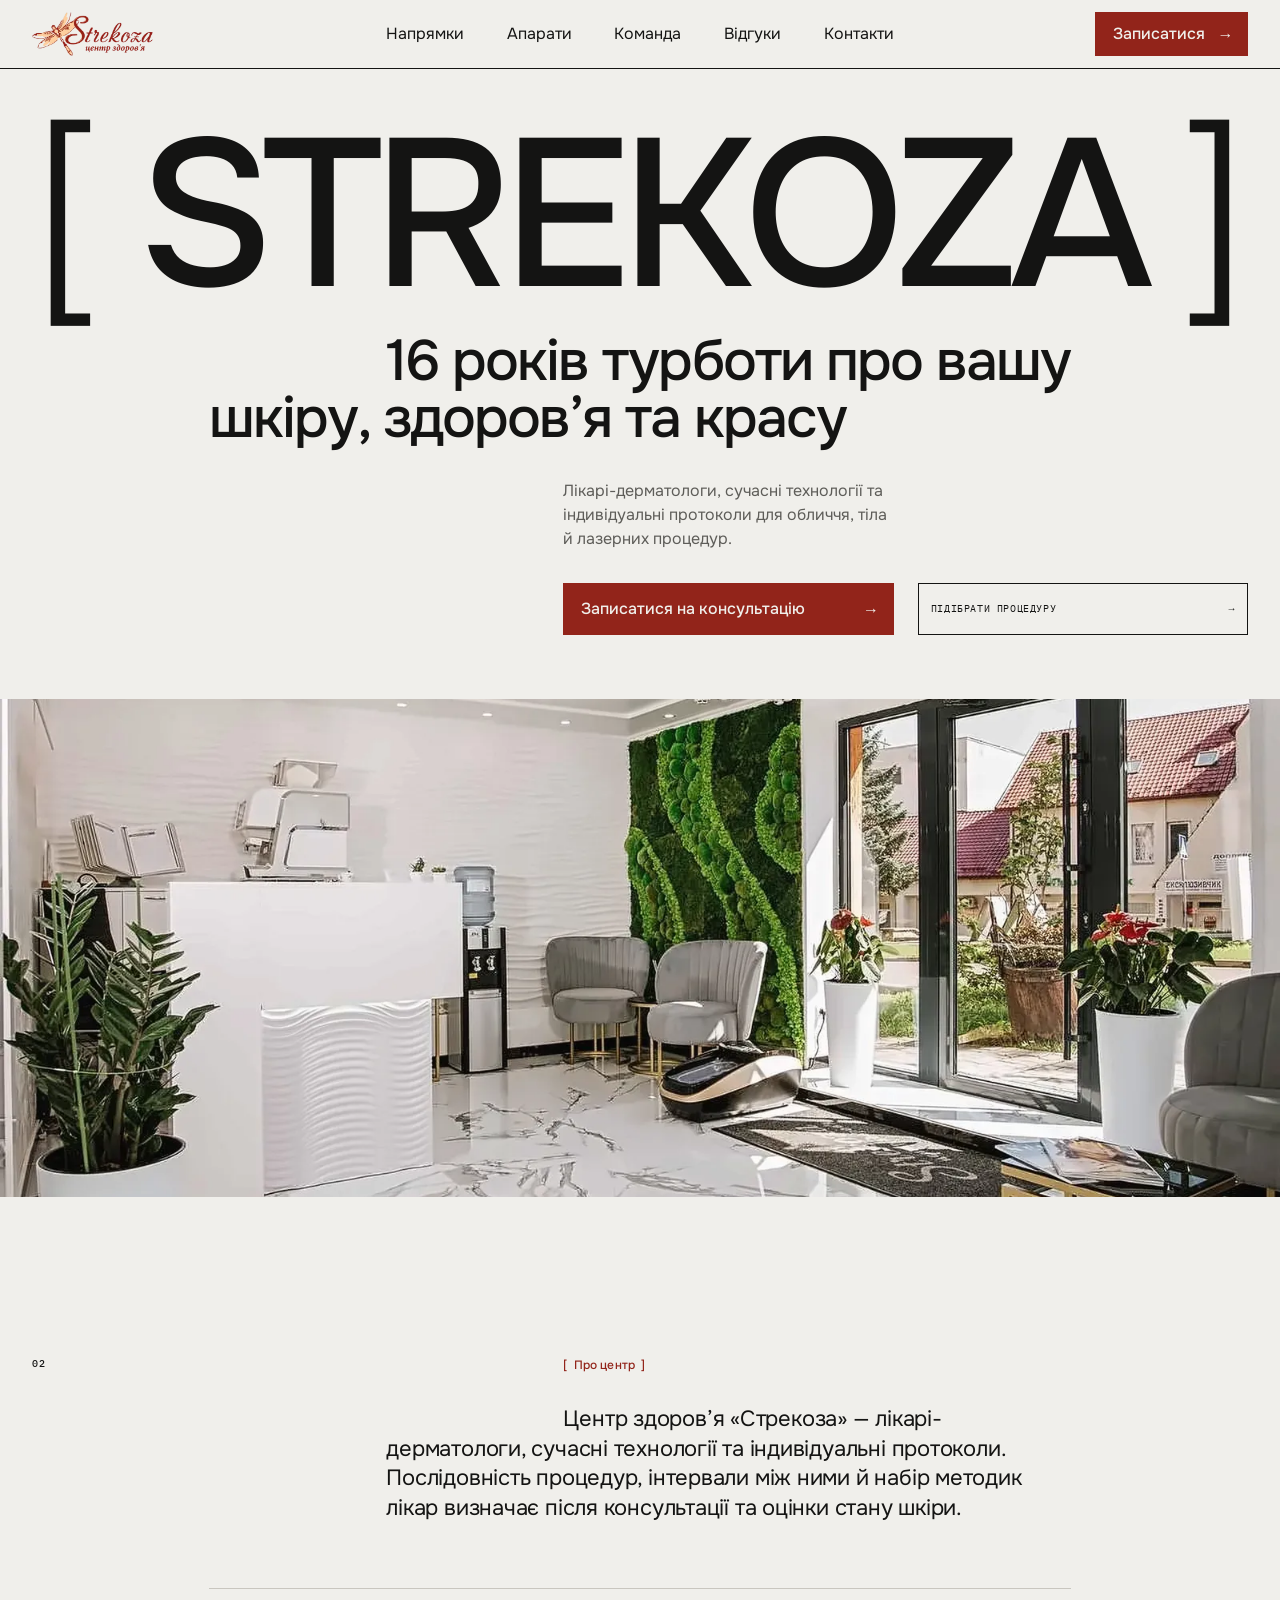
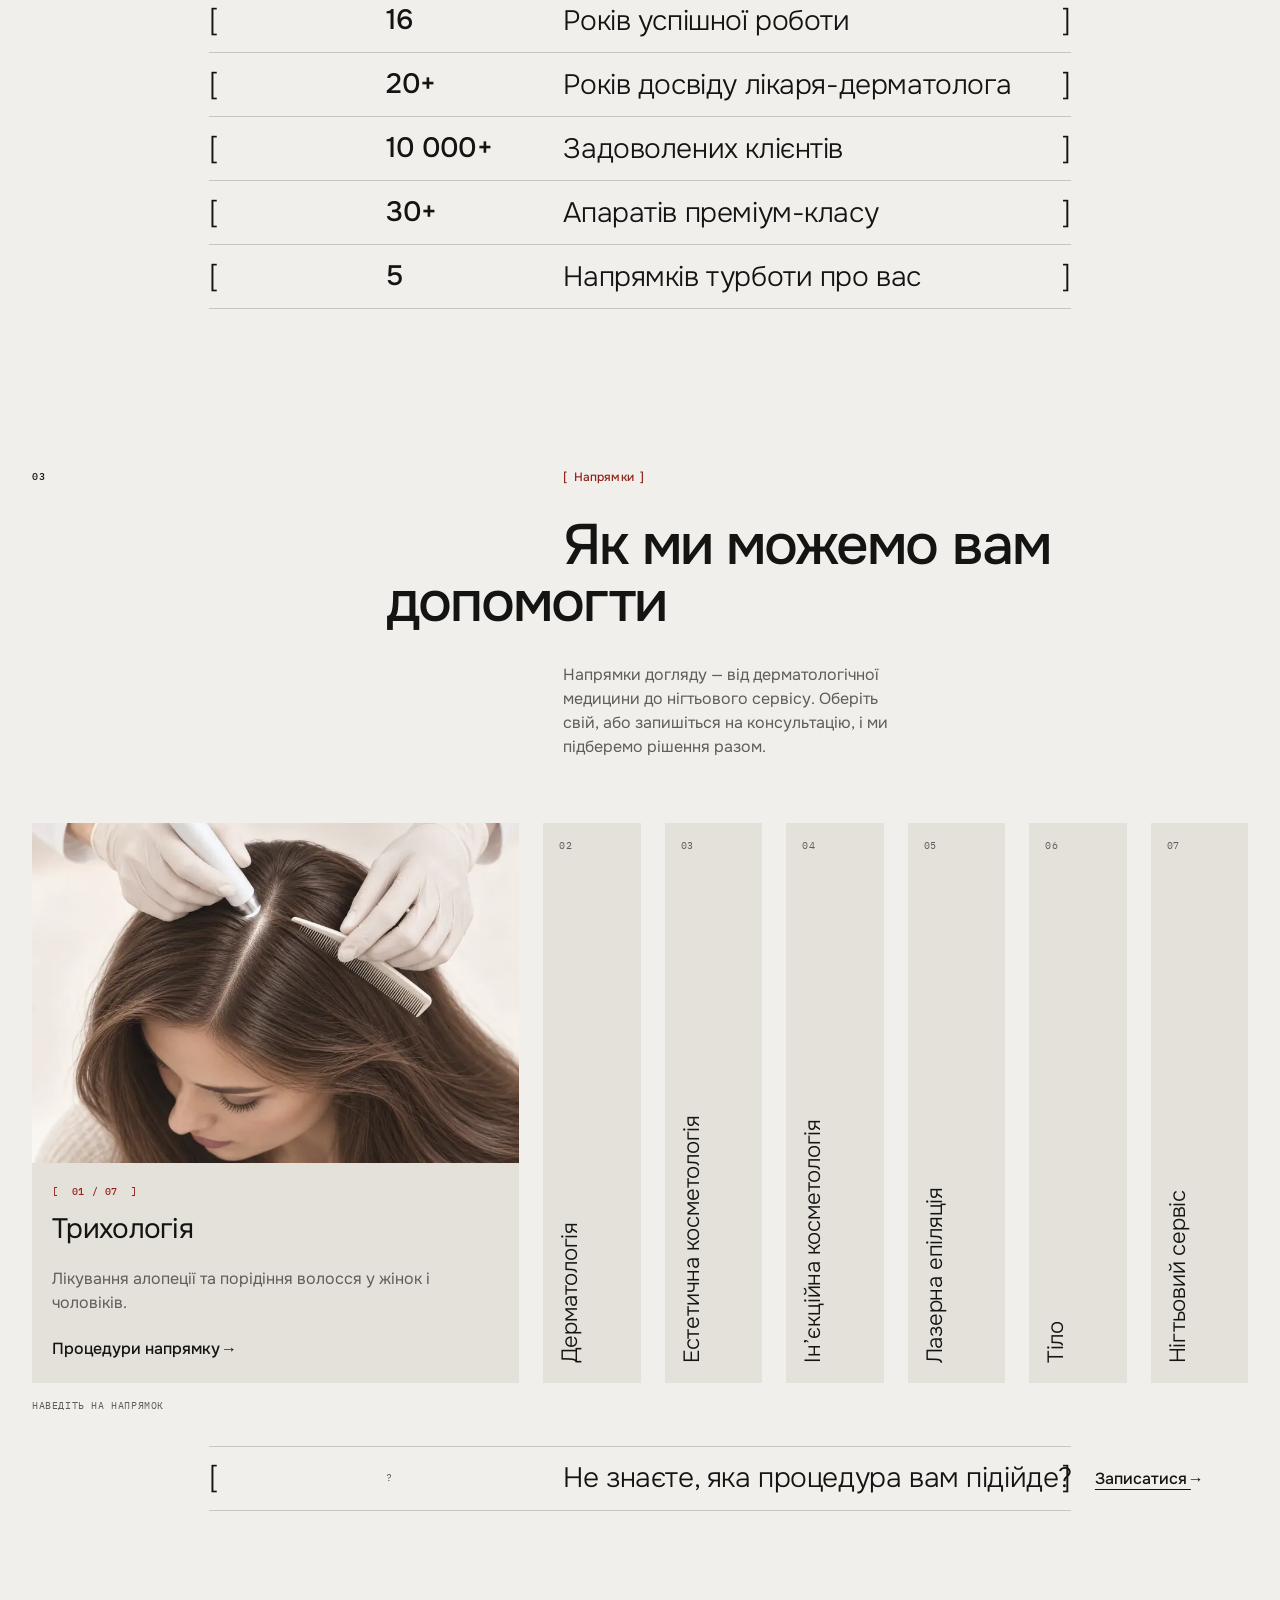
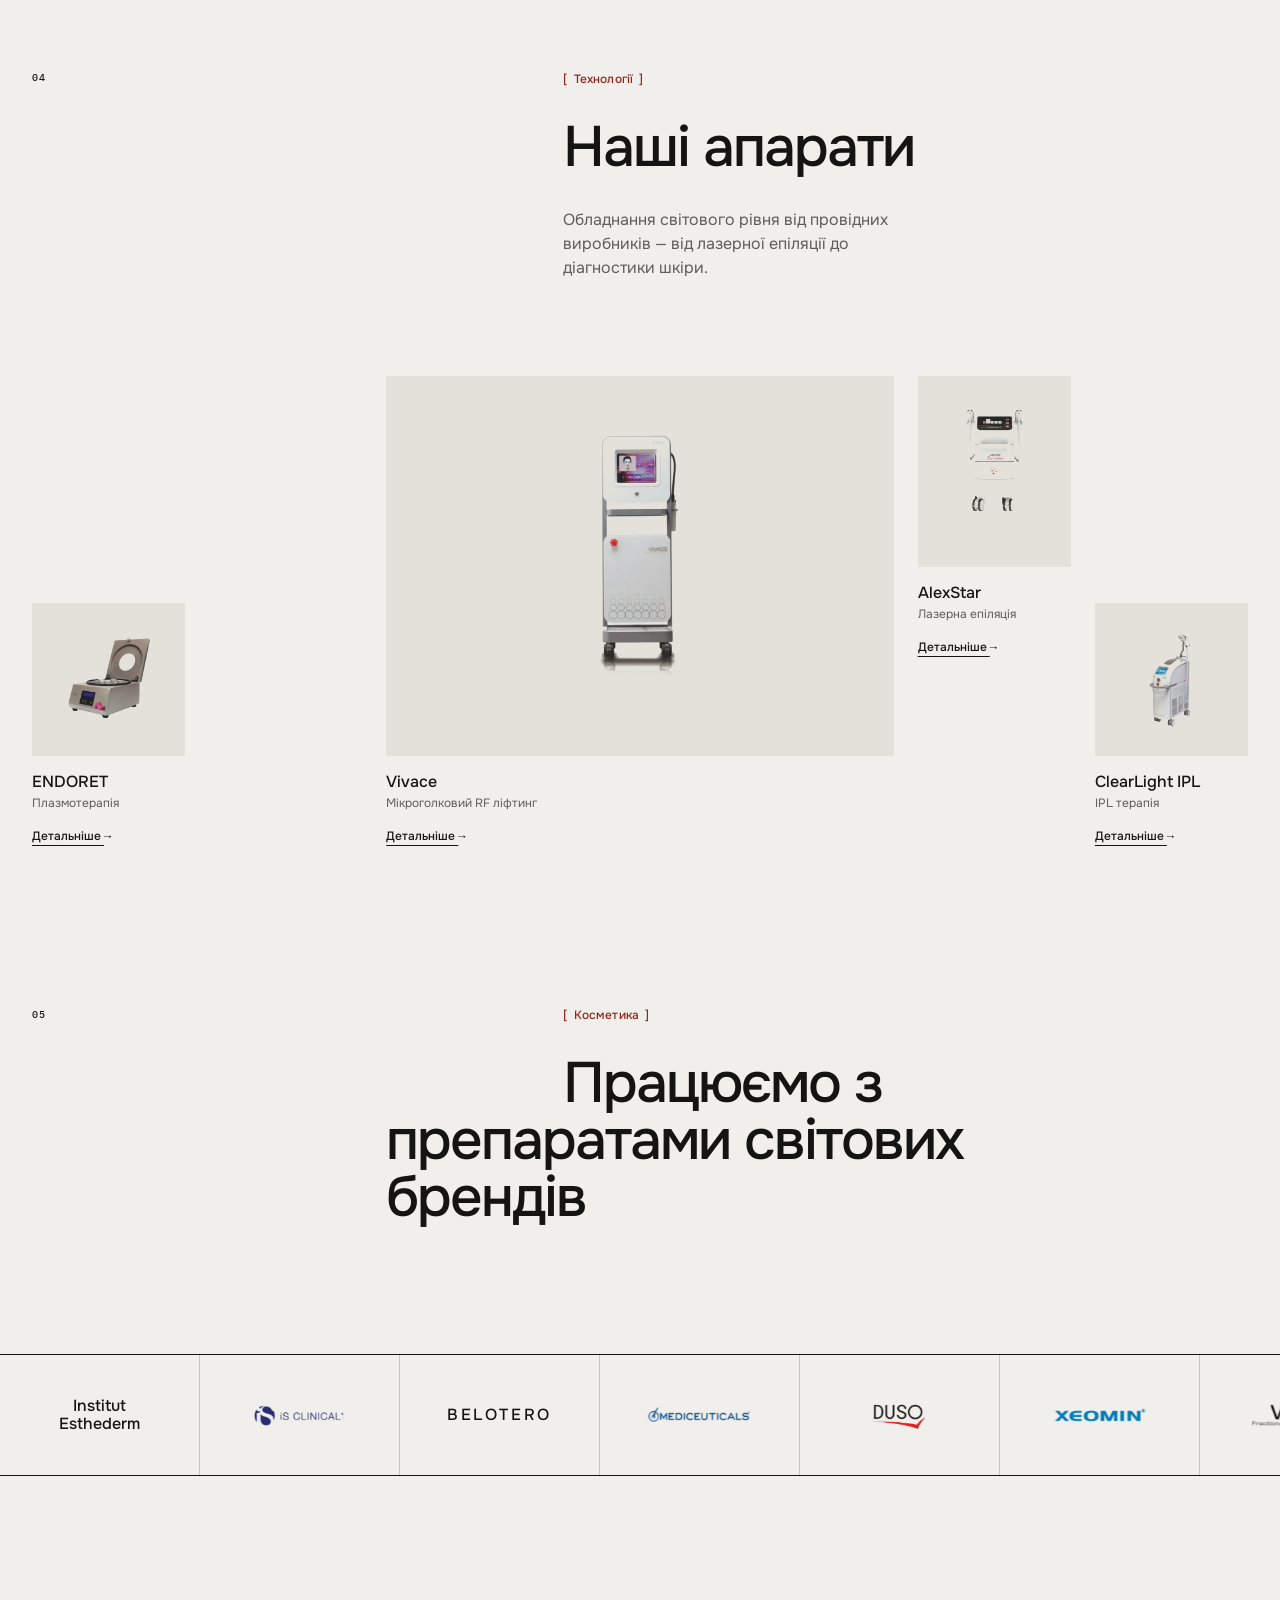
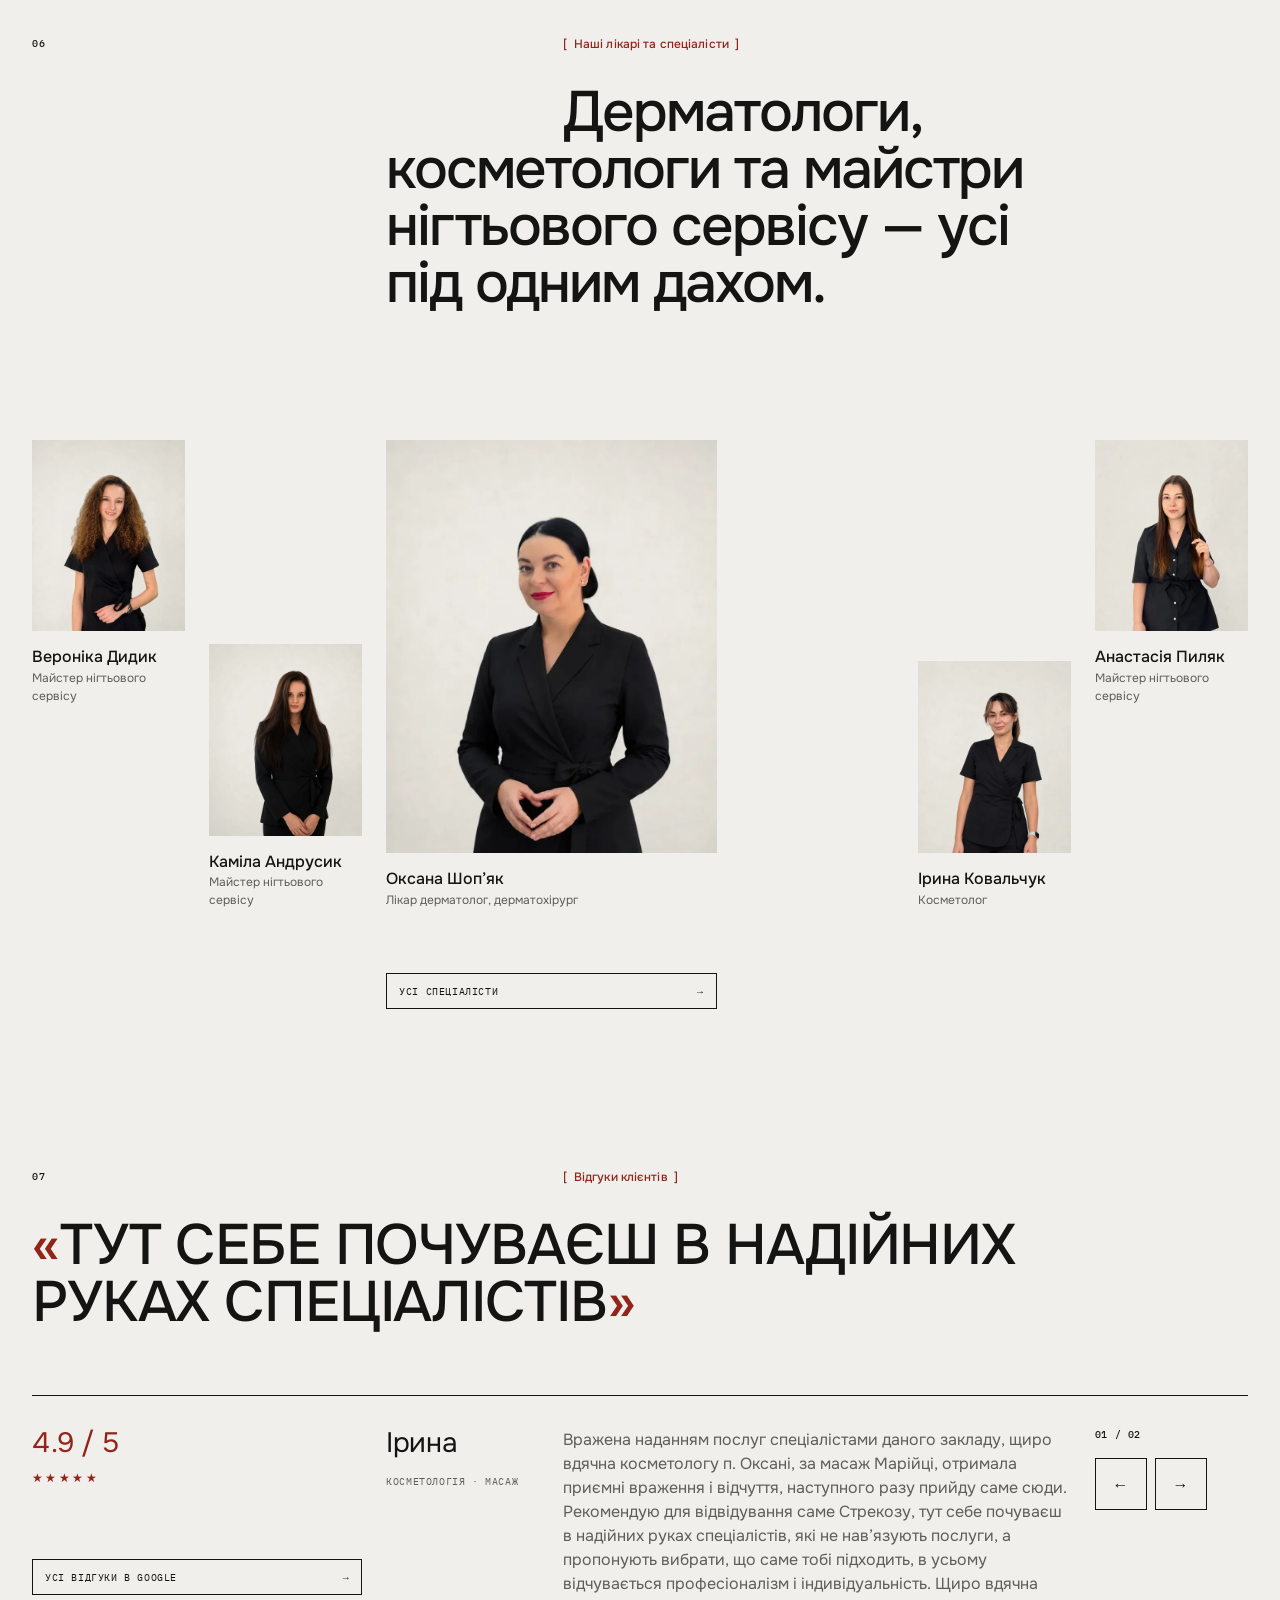
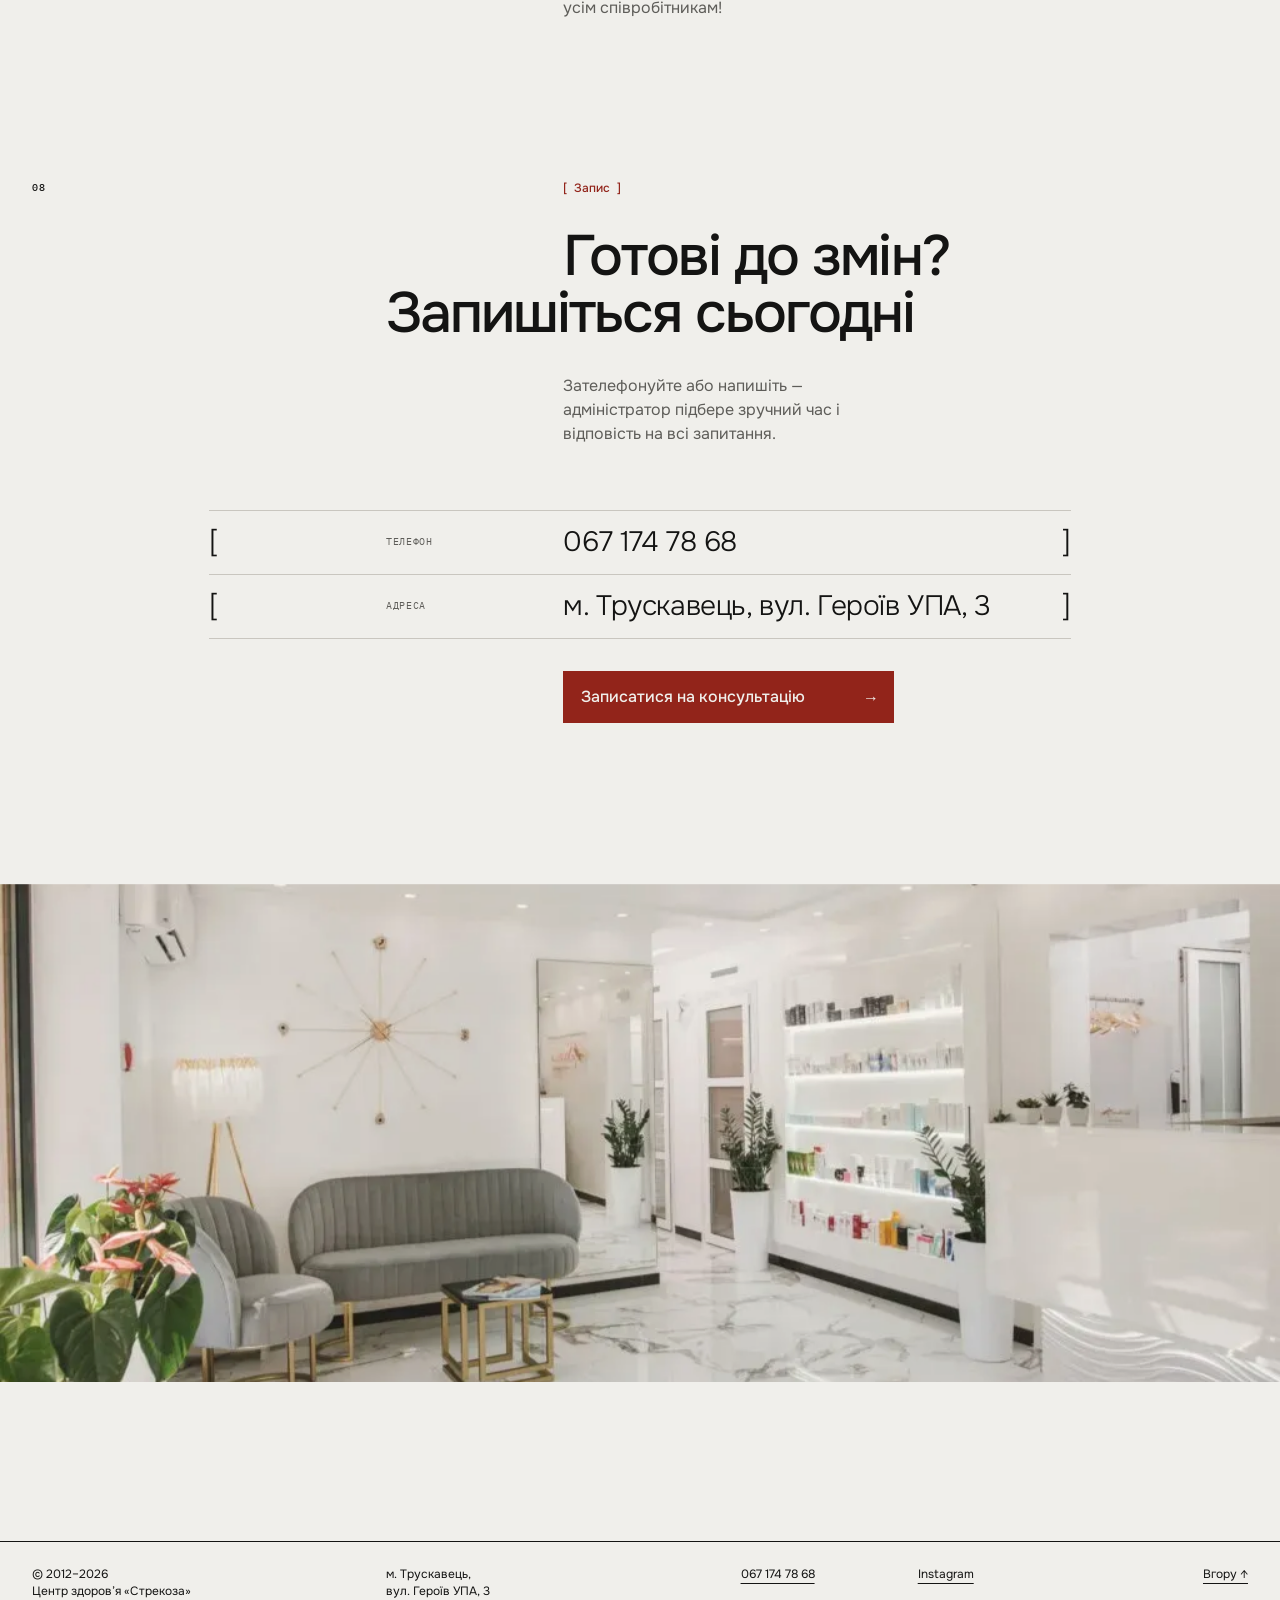
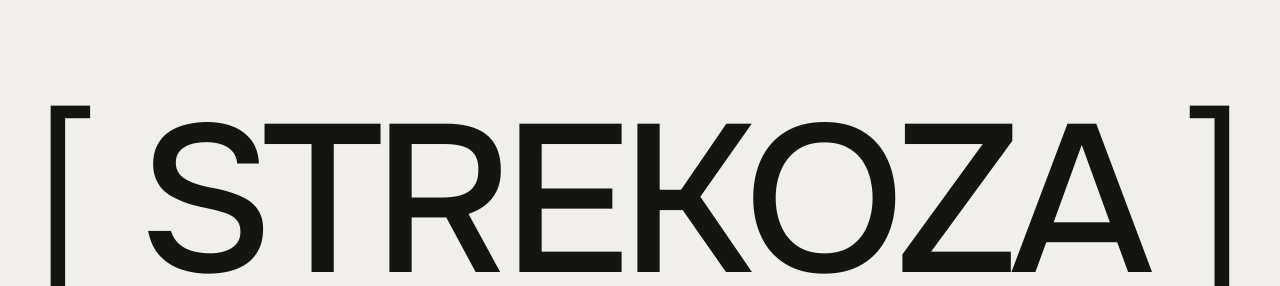
==== index.html @ f63fe2eb "Add files via upload" ====
<!doctype html>
<html lang="uk">
<head>
  <meta charset="utf-8">
  <meta name="viewport" content="width=device-width, initial-scale=1">
  <meta name="theme-color" content="#F0EFEB">
  <link rel="icon" href="./favicon.png" type="image/png">
  <meta property="og:site_name" content="Центр здоров’я «Стрекоза»">
  <meta property="og:locale" content="uk_UA">
  <meta property="og:type" content="website">
  <meta property="og:image" content="./og.jpg">
  <script>document.documentElement.classList.add('js')</script>
  <title>Центр здоров’я «Стрекоза» — дерматологія, косметологія, апаратні процедури в Трускавці</title>
  <meta name="description" content="Лікарі-дерматологи, сучасні апарати та індивідуальні протоколи для обличчя, тіла й лазерних процедур. 16 років у Трускавці. Запис: 067 174 78 68.">
  <meta property="og:title" content="Центр здоров’я «Стрекоза» — Трускавець">
  <meta property="og:description" content="16 років турботи про вашу шкіру, здоров’я та красу.">
  <script type="application/ld+json">
  {
    "@context": "https://schema.org",
    "@type": "MedicalClinic",
    "name": "Центр здоров’я «Стрекоза»",
    "telephone": "+380671747868",
    "address": { "@type": "PostalAddress", "streetAddress": "вул. Героїв УПА, 3", "addressLocality": "Трускавець", "addressCountry": "UA" },
    "foundingDate": "2010",
    "url": "https://strekozza.com.ua/"
  }
  </script>
  <script type="module" crossorigin src="./main-CBH8nLUd.js"></script>
  <link rel="stylesheet" crossorigin href="./main-Dzy96zVU.css">
</head>
<body id="top">
  <a class="sr-only" href="#main">Перейти до змісту</a>
  <header class="header">
    <div class="g header__in">
      <a class="logo" href="index.html" aria-label="Стрекоза — на головну"><img src="./logo.webp" alt="Strekoza — центр здоров’я" width="122" height="44"></a>
      <nav class="nav" aria-label="Головне меню">
        <a href="index.html#directions">Напрямки</a>
        <a href="index.html#tech">Апарати</a>
        <a href="komanda.html">Команда</a>
        <a href="index.html#reviews">Відгуки</a>
        <a href="#contacts">Контакти</a>
      </nav>
      <a class="btn header__cta ms_booking" href="https://w65318.alteg.io/"><span>Записатися</span><span class="arr">→</span></a>
      <button class="burger" type="button" aria-label="Меню" aria-expanded="false" aria-controls="mmenu"><span></span><span></span></button>
    </div>
  </header>
  <div class="mmenu" id="mmenu">
    <a class="mmenu__link" href="index.html#directions"><span class="mono">01</span>Напрямки</a>
    <a class="mmenu__link" href="index.html#tech"><span class="mono">02</span>Апарати</a>
    <a class="mmenu__link" href="komanda.html"><span class="mono">03</span>Команда</a>
    <a class="mmenu__link" href="index.html#reviews"><span class="mono">04</span>Відгуки</a>
    <a class="mmenu__link" href="#contacts"><span class="mono">05</span>Контакти</a>
    <a class="btn ms_booking" href="https://w65318.alteg.io/"><span>Записатися</span><span class="arr">→</span></a>
  </div>
  <main id="main">

    <!-- 01 Перший екран -->
    <section class="section">
      <div class="wrap mt64"><div class="wordmark" aria-hidden="true"><span>[</span><span>STREKOZA</span><span>]</span></div></div>
      <div class="g mt32 m-mt32"><h1 class="h-xl ind" style="--c:2;--s:5">16 років турботи про вашу шкіру, здоров’я та красу</h1></div>
      <div class="g mt32"><p class="lead" style="--c:4;--s:2;--mc:2;--ms:3">Лікарі-дерматологи, сучасні технології та індивідуальні протоколи для обличчя, тіла й лазерних процедур.</p></div>
      <div class="g mt32 btn-row">
        <a class="btn ms_booking" href="https://w65318.alteg.io/"><span>Записатися на консультацію</span><span class="arr">→</span></a>
        <a class="obtn" href="#directions"><span>Підібрати процедуру</span><span class="arr">→</span></a>
      </div>
      <figure class="ph ph--wide mt64"><img src="./interior-800.webp" srcset="./interior-800.webp 800w, ./interior-1600.webp 1600w" sizes="100vw" alt="Інтер’єр центру «Стрекоза»: стіна з моху, вікна в сад" loading="eager" decoding="async"></figure>
    </section>

    <!-- 02 Про центр -->
    <section class="section" aria-label="Про центр">
      <div class="g lbl"><div class="lbl__num mono">02</div><div class="lbl__txt">[&nbsp;&nbsp;Про центр&nbsp;&nbsp;]</div></div>
      <div class="g mt32"><p class="t-22 ind" style="--c:3;--s:4">Центр здоров’я «Стрекоза» — лікарі-дерматологи, сучасні технології та індивідуальні протоколи. Послідовність процедур, інтервали між ними й набір методик лікар визначає після консультації та оцінки стану шкіри.</p></div>
      <div class="g mt64"><div class="brows" style="--c:2;--s:5" data-reveal>
        <div class="brow"><span class="brow__k brow__k--big">16</span><span class="brow__v">Років успішної роботи</span></div>
        <div class="brow"><span class="brow__k brow__k--big">20+</span><span class="brow__v">Років досвіду лікаря-дерматолога</span></div>
        <div class="brow"><span class="brow__k brow__k--big">10 000+</span><span class="brow__v">Задоволених клієнтів</span></div>
        <div class="brow"><span class="brow__k brow__k--big">30+</span><span class="brow__v">Апаратів преміум-класу</span></div>
        <div class="brow"><span class="brow__k brow__k--big">5</span><span class="brow__v">Напрямків турботи про вас</span></div>
      </div></div>
    </section>

    <!-- 03 Напрямки -->
    <section class="section" id="directions" aria-labelledby="dir-h">
      <div class="g lbl"><div class="lbl__num mono">03</div><div class="lbl__txt">[&nbsp;&nbsp;Напрямки&nbsp;&nbsp;]</div></div>
      <div class="g mt32"><h2 class="h-xl ind" id="dir-h" style="--c:3;--s:4">Як ми можемо вам допомогти</h2></div>
      <div class="g mt32"><p class="lead" style="--c:4;--s:2;--mc:2;--ms:3">Напрямки догляду — від дерматологічної медицини до нігтьового сервісу. Оберіть свій, або запишіться на консультацію, і ми підберемо рішення разом.</p></div>

      <div class="wrap mt64 only-d">
        <div class="acc-row" data-acc>
          <a class="acc is-open" href="404.html">
            <span class="acc__num mono">01</span>
            <span class="acc__vert">Трихологія</span>
            <span class="acc__open">
              <span class="ph acc__ph"><img src="./dir-trichology-800.webp" srcset="./dir-trichology-800.webp 800w, ./dir-trichology-1600.webp 1600w" sizes="600px" alt="Трихологія" style="object-position: center 40%" loading="lazy" decoding="async"></span>
              <span class="acc__lbl mono">[&nbsp;&nbsp;01 / 07&nbsp;&nbsp;]</span>
              <span class="acc__name">Трихологія</span>
              <span class="acc__desc">Лікування алопеції та порідіння волосся у жінок і чоловіків.</span>
              <span class="acc__go">Процедури напрямку <span class="arr">→</span></span>
            </span>
          </a>
          <a class="acc" href="404.html">
            <span class="acc__num mono">02</span>
            <span class="acc__vert">Дерматологія</span>
            <span class="acc__open">
              <span class="ph acc__ph"><img src="./dir-dermatology-800.webp" srcset="./dir-dermatology-800.webp 800w, ./dir-dermatology-1600.webp 1600w" sizes="600px" alt="Дерматологія" style="object-position: center 40%" loading="lazy" decoding="async"></span>
              <span class="acc__lbl mono">[&nbsp;&nbsp;02 / 07&nbsp;&nbsp;]</span>
              <span class="acc__name">Дерматологія</span>
              <span class="acc__desc">Запорукою краси є не тільки красива, але і здорова шкіра.</span>
              <span class="acc__go">Процедури напрямку <span class="arr">→</span></span>
            </span>
          </a>
          <a class="acc" href="404.html">
            <span class="acc__num mono">03</span>
            <span class="acc__vert">Естетична косметологія</span>
            <span class="acc__open">
              <span class="ph acc__ph"><img src="./dir-aesthetic-800.webp" srcset="./dir-aesthetic-800.webp 800w, ./dir-aesthetic-1600.webp 1600w" sizes="600px" alt="Естетична косметологія" style="object-position: center 30%" loading="lazy" decoding="async"></span>
              <span class="acc__lbl mono">[&nbsp;&nbsp;03 / 07&nbsp;&nbsp;]</span>
              <span class="acc__name">Естетична косметологія</span>
              <span class="acc__desc">Від AI-діагностики стану шкіри до доглядових, апаратних та ін’єкційних процедур. Методики підбираємо індивідуально.</span>
              <span class="acc__go">Процедури напрямку <span class="arr">→</span></span>
            </span>
          </a>
          <a class="acc" href="404.html">
            <span class="acc__num mono">04</span>
            <span class="acc__vert">Ін’єкційна косметологія</span>
            <span class="acc__open">
              <span class="ph acc__ph"><img src="./dir-injection-800.webp" srcset="./dir-injection-800.webp 800w, ./dir-injection-1600.webp 1600w" sizes="600px" alt="Ін’єкційна косметологія" style="object-position: center 40%" loading="lazy" decoding="async"></span>
              <span class="acc__lbl mono">[&nbsp;&nbsp;04 / 07&nbsp;&nbsp;]</span>
              <span class="acc__name">Ін’єкційна косметологія</span>
              <span class="acc__desc">Корекція об’ємів, мімічної активності та якості шкіри — з природним результатом.</span>
              <span class="acc__go">Процедури напрямку <span class="arr">→</span></span>
            </span>
          </a>
          <a class="acc" href="404.html">
            <span class="acc__num mono">05</span>
            <span class="acc__vert">Лазерна епіляція</span>
            <span class="acc__open">
              <span class="ph acc__ph"><img src="./dir-laser-800.webp" srcset="./dir-laser-800.webp 800w, ./dir-laser-1600.webp 1600w" sizes="600px" alt="Лазерна епіляція" style="object-position: center 60%" loading="lazy" decoding="async"></span>
              <span class="acc__lbl mono">[&nbsp;&nbsp;05 / 07&nbsp;&nbsp;]</span>
              <span class="acc__name">Лазерна епіляція</span>
              <span class="acc__desc">Лазерна епіляція, IPL, лазерне шліфування, лікування судин і пігментації.</span>
              <span class="acc__go">Процедури напрямку <span class="arr">→</span></span>
            </span>
          </a>
          <a class="acc" href="404.html">
            <span class="acc__num mono">06</span>
            <span class="acc__vert">Тіло</span>
            <span class="acc__open">
              <span class="ph acc__ph"><img src="./dir-body-800.webp" srcset="./dir-body-800.webp 800w, ./dir-body-1600.webp 1600w" sizes="600px" alt="Тіло" style="object-position: center 30%" loading="lazy" decoding="async"></span>
              <span class="acc__lbl mono">[&nbsp;&nbsp;06 / 07&nbsp;&nbsp;]</span>
              <span class="acc__name">Тіло</span>
              <span class="acc__desc">Корекція фігури, апаратні методики, масаж і догляд за тілом.</span>
              <span class="acc__go">Процедури напрямку <span class="arr">→</span></span>
            </span>
          </a>
          <a class="acc" href="nigtovyi-servis.html">
            <span class="acc__num mono">07</span>
            <span class="acc__vert">Нігтьовий сервіс</span>
            <span class="acc__open">
              <span class="ph acc__ph"><img src="./dir-nails-800.webp" srcset="./dir-nails-800.webp 800w, ./dir-nails-1600.webp 1600w" sizes="600px" alt="Нігтьовий сервіс" style="object-position: center 55%" loading="lazy" decoding="async"></span>
              <span class="acc__lbl mono">[&nbsp;&nbsp;07 / 07&nbsp;&nbsp;]</span>
              <span class="acc__name">Нігтьовий сервіс</span>
              <span class="acc__desc">Від класичного покриття до складного дизайну — акуратно й безпечно.</span>
              <span class="acc__go">Процедури напрямку <span class="arr">→</span></span>
            </span>
          </a>
        </div>
      </div>
      <div class="g mt16 only-d"><p class="mono muted" style="--c:1;--s:2">Наведіть на напрямок</p></div>
      <div class="g mt32 only-d dir-help">
        <div class="brows" style="--c:2;--s:5"><div class="brow"><span class="brow__k mono">?</span><span class="brow__v">Не знаєте, яка процедура вам підійде?</span></div></div>
        <a class="ul dir-help__go ms_booking" href="https://w65318.alteg.io/" style="--c:7;--s:1">Записатися <span class="arr">→</span></a>
      </div>

      <div class="g mt32 only-m">
        <div class="dir-list">
          <a class="dir-row" href="404.html">
            <span class="mono">01</span>
            <span class="dir-row__t"><span class="dir-row__n">Трихологія</span><span class="small">Лікування алопеції та порідіння волосся у жінок і чоловіків.</span></span>
            <span class="ph"><img src="./dir-trichology-800.webp" srcset="./dir-trichology-800.webp 800w, ./dir-trichology-1600.webp 1600w" sizes="72px" alt="Трихологія" style="object-position: center" loading="lazy" decoding="async"></span>
          </a>
          <a class="dir-row" href="404.html">
            <span class="mono">02</span>
            <span class="dir-row__t"><span class="dir-row__n">Дерматологія</span><span class="small">Запорукою краси є не тільки красива, але і здорова шкіра.</span></span>
            <span class="ph"><img src="./dir-dermatology-800.webp" srcset="./dir-dermatology-800.webp 800w, ./dir-dermatology-1600.webp 1600w" sizes="72px" alt="Дерматологія" style="object-position: center" loading="lazy" decoding="async"></span>
          </a>
          <a class="dir-row" href="404.html">
            <span class="mono">03</span>
            <span class="dir-row__t"><span class="dir-row__n">Естетична косметологія</span><span class="small">Від AI-діагностики стану шкіри до доглядових, апаратних та ін’єкційних процедур.</span></span>
            <span class="ph"><img src="./dir-aesthetic-800.webp" srcset="./dir-aesthetic-800.webp 800w, ./dir-aesthetic-1600.webp 1600w" sizes="72px" alt="Естетична косметологія" style="object-position: center" loading="lazy" decoding="async"></span>
          </a>
          <a class="dir-row" href="404.html">
            <span class="mono">04</span>
            <span class="dir-row__t"><span class="dir-row__n">Ін’єкційна косметологія</span><span class="small">Корекція об’ємів, мімічної активності та якості шкіри — з природним результатом.</span></span>
            <span class="ph"><img src="./dir-injection-800.webp" srcset="./dir-injection-800.webp 800w, ./dir-injection-1600.webp 1600w" sizes="72px" alt="Ін’єкційна косметологія" style="object-position: center" loading="lazy" decoding="async"></span>
          </a>
          <a class="dir-row" href="404.html">
            <span class="mono">05</span>
            <span class="dir-row__t"><span class="dir-row__n">Лазерна епіляція</span><span class="small">Лазерна епіляція, IPL, лазерне шліфування, лікування судин і пігментації.</span></span>
            <span class="ph"><img src="./dir-laser-800.webp" srcset="./dir-laser-800.webp 800w, ./dir-laser-1600.webp 1600w" sizes="72px" alt="Лазерна епіляція" style="object-position: center" loading="lazy" decoding="async"></span>
          </a>
          <a class="dir-row" href="404.html">
            <span class="mono">06</span>
            <span class="dir-row__t"><span class="dir-row__n">Тіло</span><span class="small">Корекція фігури, апаратні методики, масаж і догляд за тілом.</span></span>
            <span class="ph"><img src="./dir-body-800.webp" srcset="./dir-body-800.webp 800w, ./dir-body-1600.webp 1600w" sizes="72px" alt="Тіло" style="object-position: center" loading="lazy" decoding="async"></span>
          </a>
          <a class="dir-row" href="nigtovyi-servis.html">
            <span class="mono">07</span>
            <span class="dir-row__t"><span class="dir-row__n">Нігтьовий сервіс</span><span class="small">Від класичного покриття до складного дизайну — акуратно й безпечно.</span></span>
            <span class="ph"><img src="./dir-nails-800.webp" srcset="./dir-nails-800.webp 800w, ./dir-nails-1600.webp 1600w" sizes="72px" alt="Нігтьовий сервіс" style="object-position: center" loading="lazy" decoding="async"></span>
          </a>
        </div>
      </div>
    </section>

    <!-- 04 Апарати -->
    <section class="section" id="tech" aria-labelledby="tech-h">
      <div class="g lbl"><div class="lbl__num mono">04</div><div class="lbl__txt">[&nbsp;&nbsp;Технології&nbsp;&nbsp;]</div></div>
      <div class="g mt32"><h2 class="h-xl ind" id="tech-h" style="--c:3;--s:4">Наші апарати</h2></div>
      <div class="g mt32"><p class="lead" style="--c:4;--s:2;--mc:2;--ms:3">Обладнання світового рівня від провідних виробників — від лазерної епіляції до діагностики шкіри.</p></div>
      <div class="g mt96 m-mt32 tech">
        <a class="card" href="404.html" data-reveal>
          <figure class="ph ph--app r-11"><img src="./app-endoret-800.webp" srcset="./app-endoret-800.webp 800w, ./app-endoret-1600.webp 1600w" sizes="(max-width: 767px) 50vw, 176px" alt="Центрифуга ENDORET" loading="lazy" decoding="async"></figure>
          <div class="card__name">ENDORET</div><div class="card__role">Плазмотерапія</div><span class="more ul">Детальніше <span class="arr">→</span></span>
        </a>
        <a class="card" href="vivace.html" data-reveal>
          <figure class="ph ph--app r-43"><img src="./app-vivace-800.webp" srcset="./app-vivace-800.webp 800w, ./app-vivace-1600.webp 1600w" sizes="(max-width: 767px) 50vw, 576px" alt="Апарат Vivace" loading="lazy" decoding="async"></figure>
          <div class="card__name">Vivace</div><div class="card__role">Мікроголковий RF ліфтинг</div><span class="more ul">Детальніше <span class="arr">→</span></span>
        </a>
        <a class="card" href="404.html" data-reveal>
          <figure class="ph ph--app r-45"><img src="./app-alexstar-800.webp" srcset="./app-alexstar-800.webp 800w, ./app-alexstar-1600.webp 1600w" sizes="(max-width: 767px) 50vw, 176px" alt="Лазер AlexStar" loading="lazy" decoding="async"></figure>
          <div class="card__name">AlexStar</div><div class="card__role">Лазерна епіляція</div><span class="more ul">Детальніше <span class="arr">→</span></span>
        </a>
        <a class="card" href="404.html" data-reveal>
          <figure class="ph ph--app r-11"><img src="./app-clearlight-800.webp" srcset="./app-clearlight-800.webp 800w, ./app-clearlight-1600.webp 1600w" sizes="(max-width: 767px) 50vw, 176px" alt="ClearLight IPL" loading="lazy" decoding="async"></figure>
          <div class="card__name">ClearLight IPL</div><div class="card__role">IPL терапія</div><span class="more ul">Детальніше <span class="arr">→</span></span>
        </a>
      </div>
    </section>

    <!-- 05 Бренди -->
    <section class="section" aria-labelledby="brands-h">
      <div class="g lbl"><div class="lbl__num mono">05</div><div class="lbl__txt">[&nbsp;&nbsp;Косметика&nbsp;&nbsp;]</div></div>
      <div class="g mt32"><h2 class="h-xl ind" id="brands-h" style="--c:3;--s:4">Працюємо з препаратами світових брендів</h2></div>
      <div class="marq-wrap mt128 m-mt32">
        <div class="marq">
          <div class="marq__it">Institut<br>Esthederm</div><div class="marq__it"><img src="./brand-isclinical.png" alt="iS Clinical" loading="lazy"></div><div class="marq__it marq__it--caps">BELOTERO</div><div class="marq__it"><img src="./brand-mediceuticals.png" alt="Mediceuticals" loading="lazy"></div><div class="marq__it"><img src="./brand-duso.png" alt="DUSO" loading="lazy"></div><div class="marq__it"><img src="./brand-xeomin.png" alt="Xeomin" loading="lazy"></div><div class="marq__it"><img src="./brand-vivace.png" alt="Vivace" loading="lazy"></div><div class="marq__it"><img src="./brand-hydrafacial.png" alt="HydraFacial" loading="lazy"></div>
          <div class="marq__it" aria-hidden="true">Institut<br>Esthederm</div><div class="marq__it" aria-hidden="true"><img src="./brand-isclinical.png" alt="" loading="lazy"></div><div class="marq__it marq__it--caps" aria-hidden="true">BELOTERO</div><div class="marq__it" aria-hidden="true"><img src="./brand-mediceuticals.png" alt="" loading="lazy"></div><div class="marq__it" aria-hidden="true"><img src="./brand-duso.png" alt="" loading="lazy"></div><div class="marq__it" aria-hidden="true"><img src="./brand-xeomin.png" alt="" loading="lazy"></div><div class="marq__it" aria-hidden="true"><img src="./brand-vivace.png" alt="" loading="lazy"></div><div class="marq__it" aria-hidden="true"><img src="./brand-hydrafacial.png" alt="" loading="lazy"></div>
        </div>
      </div>
    </section>

    <!-- 06 Команда -->
    <section class="section" id="team" aria-labelledby="team-h">
      <div class="g lbl"><div class="lbl__num mono">06</div><div class="lbl__txt">[&nbsp;&nbsp;Наші лікарі та спеціалісти&nbsp;&nbsp;]</div></div>
      <div class="g mt32"><h2 class="h-xl ind" id="team-h" style="--c:3;--s:4">Дерматологи, косметологи та майстри нігтьового сервісу — усі під одним дахом.</h2></div>
      <div class="g mt128 m-mt32 hteam">
        <a class="card" href="404.html" data-reveal><figure class="ph r-45"><img src="./team-dydyk-800.webp" srcset="./team-dydyk-800.webp 800w, ./team-dydyk-1600.webp 1600w" sizes="(max-width: 767px) 50vw, 176px" alt="Вероніка Дидик, майстер нігтьового сервісу" loading="lazy" decoding="async"></figure><div class="card__name">Вероніка Дидик</div><div class="card__role">Майстер нігтьового сервісу</div></a>
        <a class="card" href="404.html" data-reveal><figure class="ph r-45"><img src="./team-andrusyk-800.webp" srcset="./team-andrusyk-800.webp 800w, ./team-andrusyk-1600.webp 1600w" sizes="(max-width: 767px) 50vw, 176px" alt="Каміла Андрусик, майстер нігтьового сервісу" loading="lazy" decoding="async"></figure><div class="card__name">Каміла Андрусик</div><div class="card__role">Майстер нігтьового сервісу</div></a>
        <a class="card" href="404.html" data-reveal><figure class="ph r-45"><img src="./team-shopiak-800.webp" srcset="./team-shopiak-800.webp 800w, ./team-shopiak-1600.webp 1600w" sizes="(max-width: 767px) 50vw, 376px" alt="Оксана Шоп’як, лікар дерматолог, дерматохірург" loading="lazy" decoding="async"></figure><div class="card__name">Оксана Шоп’як</div><div class="card__role">Лікар дерматолог, дерматохірург</div></a>
        <a class="card" href="404.html" data-reveal><figure class="ph r-45"><img src="./team-kovalchuk-800.webp" srcset="./team-kovalchuk-800.webp 800w, ./team-kovalchuk-1600.webp 1600w" sizes="(max-width: 767px) 50vw, 176px" alt="Ірина Ковальчук, косметолог" loading="lazy" decoding="async"></figure><div class="card__name">Ірина Ковальчук</div><div class="card__role">Косметолог</div></a>
        <a class="card" href="404.html" data-reveal><figure class="ph r-45"><img src="./team-pyliak-800.webp" srcset="./team-pyliak-800.webp 800w, ./team-pyliak-1600.webp 1600w" sizes="(max-width: 767px) 50vw, 176px" alt="Анастасія Пиляк, майстер нігтьового сервісу" loading="lazy" decoding="async"></figure><div class="card__name">Анастасія Пиляк</div><div class="card__role">Майстер нігтьового сервісу</div></a>
      </div>
      <div class="g mt64 m-mt32"><a class="obtn obtn--sm" href="komanda.html" style="--c:3;--s:2"><span>Усі спеціалісти</span><span class="arr">→</span></a></div>
    </section>

    <!-- 07 Відгуки -->
    <section class="section" id="reviews" aria-labelledby="rev-h" data-reviews>
      <h2 class="sr-only" id="rev-h">Відгуки клієнтів</h2>
      <div class="g lbl"><div class="lbl__num mono">07</div><div class="lbl__txt">[&nbsp;&nbsp;Відгуки клієнтів&nbsp;&nbsp;]</div></div>
      <div class="g mt32">
        <blockquote class="rev__q" data-slide="0"><span>«</span>Тут себе почуваєш в надійних руках спеціалістів<span>»</span></blockquote><blockquote class="rev__q" data-slide="1" hidden><span>«</span>Це справжній оазис релаксу<span>»</span></blockquote>
      </div>
      <div class="g mt64 m-mt32"><div class="rev__rule"></div></div>
      <div class="g mt32 rev__row">
        <div class="rev__rate"><div class="rev__big red">4.9 / 5</div><div class="rev__stars" aria-label="Оцінка 4.9 з 5">★★★★★</div></div>
        <div class="rev__au" data-slide="0"><div class="rev__big">Ірина</div><div class="mono muted mt16">Косметологія · масаж</div></div>
        <p class="rev__tx lead" data-slide="0">Вражена наданням послуг спеціалістами даного закладу, щиро вдячна косметологу п. Оксані, за масаж Марійці, отримала приємні враження і відчуття, наступного разу прийду саме сюди. Рекомендую для відвідування саме Стрекозу, тут себе почуваєш в надійних руках спеціалістів, які не нав’язують послуги, а пропонують вибрати, що саме тобі підходить, в усьому відчувається професіоналізм і індивідуальність. Щиро вдячна усім співробітникам!</p>
        <div class="rev__au" data-slide="1" hidden><div class="rev__big">Ольга</div><div class="mono muted mt16">Масаж</div></div>
        <p class="rev__tx lead" data-slide="1" hidden>Масаж був професійним і дуже розслабляючим. Атмосфера спокою та гармонії. Після відвідування почуваюся оновленою.</p>
        <div class="rev__ct">
          <div class="mono" style="font-weight: 500"><span data-rev-num>01</span> / 02</div>
          <div class="rev__arrows">
            <button class="obtn" type="button" aria-label="Попередній відгук" data-prev>←</button>
            <button class="obtn" type="button" aria-label="Наступний відгук" data-next>→</button>
          </div>
        </div>
        <a class="obtn obtn--sm rev__gb" href="https://www.google.com/maps/search/%D0%A1%D1%82%D1%80%D0%B5%D0%BA%D0%BE%D0%B7%D0%B0+%D0%A2%D1%80%D1%83%D1%81%D0%BA%D0%B0%D0%B2%D0%B5%D1%86%D1%8C" target="_blank" rel="noopener"><span>Усі відгуки в Google</span><span class="arr">→</span></a>
      </div>
    </section>

    <!-- 08 Запис -->
    <section class="section" id="booking" aria-labelledby="booking-h">
      <div class="g lbl"><div class="lbl__num mono">08</div><div class="lbl__txt">[&nbsp;&nbsp;Запис&nbsp;&nbsp;]</div></div>
      <div class="g mt32"><h2 class="h-xl ind" id="booking-h" style="--c:3;--s:4">Готові до змін? Запишіться сьогодні</h2></div>
      <div class="g mt32"><p class="lead" style="--c:4;--s:2;--mc:2;--ms:3">Зателефонуйте або напишіть — адміністратор підбере зручний час і відповість на всі запитання.</p></div>
      <div class="g mt64"><div class="brows" style="--c:2;--s:5">
        <div class="brow"><span class="brow__k mono">Телефон</span><span class="brow__v"><a href="tel:+380671747868">067 174 78 68</a></span></div>
        <div class="brow"><span class="brow__k mono">Адреса</span><span class="brow__v">м. Трускавець, вул. Героїв УПА, 3</span></div>
      </div></div>
      <div class="g mt32"><a class="btn ms_booking" href="https://w65318.alteg.io/" style="--c:4;--s:2"><span>Записатися на консультацію</span><span class="arr">→</span></a></div>
      <figure class="ph ph--wide mt160" data-reveal><img src="./reception-800.webp" srcset="./reception-800.webp 800w, ./reception-1600.webp 1600w" sizes="100vw" alt="Рецепція центру «Стрекоза»" style="object-position: center" loading="lazy" decoding="async"></figure>
    </section>
  </main>
  <footer class="footer" id="contacts">
    <div class="g footer__row">
      <div>© 2012–2026<br>Центр здоров’я «Стрекоза»</div>
      <address style="font-style: normal">м. Трускавець,<br>вул. Героїв УПА, 3</address>
      <a class="ul" href="tel:+380671747868">067 174 78 68</a>
      <a class="ul" href="404.html">Instagram</a>
      <a class="ul" href="#top">Вгору ↑</a>
    </div>
    <div class="wrap"><div class="wordmark" aria-hidden="true"><span>[</span><span>STREKOZA</span><span>]</span></div></div>
  </footer>
  <script src="https://w65318.alteg.io/widgetJS" charset="UTF-8" defer></script>
</body>
</html>
---- main-Dzy96zVU.css ----
@font-face{font-family:Onest;font-style:normal;font-display:swap;font-weight:300;src:url(./onest-cyrillic-300-normal-Dcqa6NY4.woff2)format("woff2"),url(./onest-cyrillic-300-normal-C0KwR0uu.woff)format("woff")}@font-face{font-family:Onest;font-style:normal;font-display:swap;font-weight:300;src:url(./onest-latin-300-normal-CQb7Hhx7.woff2)format("woff2"),url(./onest-latin-300-normal-BcBQOVFv.woff)format("woff")}@font-face{font-family:Onest;font-style:normal;font-display:swap;font-weight:400;src:url(./onest-cyrillic-400-normal-BTdD9fLi.woff2)format("woff2"),url(./onest-cyrillic-400-normal-BQq8x-Ju.woff)format("woff")}@font-face{font-family:Onest;font-style:normal;font-display:swap;font-weight:400;src:url(./onest-latin-400-normal-9AYXx_QC.woff2)format("woff2"),url(./onest-latin-400-normal-RaMPE1jb.woff)format("woff")}@font-face{font-family:Onest;font-style:normal;font-display:swap;font-weight:500;src:url(./onest-cyrillic-500-normal-CJRUgmys.woff2)format("woff2"),url(./onest-cyrillic-500-normal-BMFE-GJD.woff)format("woff")}@font-face{font-family:Onest;font-style:normal;font-display:swap;font-weight:500;src:url(./onest-latin-500-normal-2-RsuwM3.woff2)format("woff2"),url(./onest-latin-500-normal-CVP923du.woff)format("woff")}@font-face{font-family:IBM Plex Mono;font-style:normal;font-display:swap;font-weight:400;src:url(./ibm-plex-mono-cyrillic-400-normal-BSMlKf0J.woff2)format("woff2"),url(./ibm-plex-mono-cyrillic-400-normal-CEL4l2ZJ.woff)format("woff")}@font-face{font-family:IBM Plex Mono;font-style:normal;font-display:swap;font-weight:400;src:url(./ibm-plex-mono-latin-400-normal-DMJ8VG8y.woff2)format("woff2"),url(./ibm-plex-mono-latin-400-normal-CvHOgSBP.woff)format("woff")}@font-face{font-family:IBM Plex Mono;font-style:normal;font-display:swap;font-weight:500;src:url(./ibm-plex-mono-cyrillic-500-normal-Bq9vWWag.woff2)format("woff2"),url(./ibm-plex-mono-cyrillic-500-normal-Ael50iVv.woff)format("woff")}@font-face{font-family:IBM Plex Mono;font-style:normal;font-display:swap;font-weight:500;src:url(./ibm-plex-mono-latin-500-normal-DSY6xOcd.woff2)format("woff2"),url(./ibm-plex-mono-latin-500-normal-CB9ihrfo.woff)format("woff")}@property --c{syntax:"<integer>";inherits:false;initial-value:1}@property --s{syntax:"<integer>";inherits:false;initial-value:7}@property --mc{syntax:"<integer>";inherits:false;initial-value:1}@property --ms{syntax:"<integer>";inherits:false;initial-value:4}:root{--bg:#f0efeb;--ink:#141413;--accent:#92241a;--muted:#5e5d59;--rule:#c9c6bf;--stone:#e4e1da;--ph:#d5d2cb;--hover:#dad6ce;--f-sans:"Onest", "Helvetica Neue", Arial, sans-serif;--f-mono:"IBM Plex Mono", ui-monospace, monospace;--cols:7;--pad:32px;--gap:24px;--sec:160px;--maxw:1440px;--vw:min(100vw, var(--maxw));--col:calc((var(--vw) - 2 * var(--pad) - (var(--cols) - 1) * var(--gap)) / var(--cols));--step:calc(var(--col) + var(--gap));--ease:cubic-bezier(.2, .7, .2, 1)}@media (width<=767px){:root{--cols:4;--pad:16px;--gap:10px;--sec:96px}}*,:before,:after{box-sizing:border-box}html{-webkit-text-size-adjust:100%;scroll-behavior:smooth}body{background:var(--bg);color:var(--ink);font-family:var(--f-sans);-webkit-font-smoothing:antialiased;text-rendering:optimizelegibility;margin:0;font-size:16px;line-height:1.5}img{max-width:100%;display:block}figure,h1,h2,h3,p,blockquote,ul,ol{margin:0}ul,ol{padding:0;list-style:none}a{color:var(--ink)}a:hover{color:var(--accent)}button{font:inherit;color:inherit}:focus-visible{outline:2px solid var(--accent);outline-offset:3px}.sr-only{clip:rect(0 0 0 0);white-space:nowrap;width:1px;height:1px;position:absolute;overflow:hidden}.g{grid-template-columns:repeat(var(--cols), minmax(0, 1fr));column-gap:var(--gap);width:100%;max-width:var(--maxw);padding:0 var(--pad);margin:0 auto;display:grid}.g>*{grid-column:var(--c,1) / span var(--s,7);min-width:0}@media (width<=767px){.g>*{grid-column:var(--mc,1) / span var(--ms,4)}}.wrap{width:100%;max-width:var(--maxw);padding:0 var(--pad);margin:0 auto}.section{padding-bottom:var(--sec)}@media (width>=768px){.only-m{display:none!important}}@media (width<=767px){.only-d{display:none!important}}.mt16{margin-top:16px}.mt24{margin-top:24px}.mt32{margin-top:32px}.mt48{margin-top:48px}.mt64{margin-top:64px}.mt96{margin-top:96px}.mt128{margin-top:128px}.mt160{margin-top:160px}@media (width<=767px){.mt32{margin-top:24px}.mt48,.mt64{margin-top:32px}.mt96,.mt128{margin-top:48px}.mt160{margin-top:96px}.m-mt32{margin-top:32px}.m-mt48{margin-top:48px}.m-mt64{margin-top:64px}}.h-xl{letter-spacing:-.035em;font-size:clamp(32px,4.45vw,64px);font-weight:500;line-height:1}.ind{text-indent:var(--step)}.t-28{letter-spacing:-.015em;font-size:28px;font-weight:300;line-height:1.15}.t-22{letter-spacing:-.01em;font-size:22px;font-weight:400;line-height:1.36}.lead{color:var(--muted);font-size:16px;line-height:1.5}.small{color:var(--muted);font-size:12px;line-height:1.45}.mono{font-family:var(--f-mono);letter-spacing:.06em;text-transform:uppercase;font-size:10px;line-height:1.45}.muted{color:var(--muted)}.red{color:var(--accent)}@media (width<=767px){.h-xl{letter-spacing:-.03em;font-size:32px;line-height:1.02}.t-22{line-height:1.3}}.lbl{align-items:center;min-height:16px}.lbl__num{--c:1;--s:1;--ms:1;font-weight:500}.lbl__txt{--c:4;--s:4;--mc:2;--ms:3;letter-spacing:.01em;color:var(--accent);white-space:nowrap;font-size:12px;font-weight:500;line-height:16px}.lbl__num+.lbl__txt{grid-row:1}.crumbs{color:var(--muted)}.btn,.obtn{cursor:pointer;justify-content:space-between;align-items:center;height:52px;text-decoration:none;display:flex}.btn{background:var(--accent);color:var(--bg);border:0;padding:0 18px;font-size:16px;font-weight:500;transition:background-color .3s}.btn:hover{background:var(--ink);color:var(--bg)}.obtn{border:1px solid var(--ink);color:var(--ink);font-family:var(--f-mono);letter-spacing:.06em;text-transform:uppercase;background:0 0;padding:0 12px;font-size:10px;transition:background-color .3s,color .3s}.obtn:hover{background:var(--ink);color:var(--bg)}.obtn--sm{height:36px}@media (width<=767px){.obtn--sm{height:52px}}.arr{font-family:var(--f-mono);transition:transform .35s var(--ease);display:inline-block}a:hover .arr,button:hover .arr{transform:translate(5px)}.btn-row{row-gap:12px}.btn-row>.btn{--c:4;--s:2}.btn-row>.obtn{--c:6;--s:2}.ul{text-underline-offset:5px;text-decoration:underline;text-decoration-thickness:1px;transition:text-decoration-color .3s}.ul:hover{text-decoration-color:#0000}.more{font-size:12px;font-weight:500;line-height:16px;display:inline-block}.ph{background:var(--ph);transition:filter .5s;position:relative;overflow:hidden}.ph img{object-fit:cover;width:100%;height:100%}a:hover .ph,.ph:hover{filter:brightness(.95)}.ph--wide{height:clamp(280px,38.9vw,560px)}.ph--wide img{object-position:center 55%}.ph--app{background:var(--stone)}.ph--app img{object-fit:contain;mix-blend-mode:multiply;filter:brightness(1.07)contrast(1.04);padding:8%}.r-45{aspect-ratio:4/5}.r-11{aspect-ratio:1}.r-43{aspect-ratio:4/3}.ph.r-45 img{object-position:center 20%}.brows{border-bottom:1px solid var(--rule)}.brow{column-gap:var(--gap);border-top:1px solid var(--rule);min-height:64px;color:var(--ink);grid-template-columns:repeat(5,minmax(0,1fr));align-items:center;text-decoration:none;display:grid;position:relative}.brow:before,.brow:after{font-size:28px;font-weight:300;line-height:1;position:absolute;top:50%;transform:translateY(-50%)}.brow:before{content:"[";color:var(--ink);left:0}.brow:after{content:"]";color:var(--ink);right:0}.brow__k{color:var(--muted);grid-column:2}.brow__k--big{font-family:var(--f-sans);letter-spacing:-.02em;text-transform:none;color:var(--ink);font-size:28px;font-weight:500;line-height:1.1}.brow__v{letter-spacing:-.015em;white-space:nowrap;transition:transform .45s var(--ease);grid-column:3/span 3;padding-right:32px;font-size:28px;font-weight:300;line-height:1.15}.brow__v a{color:inherit;text-decoration:none}.brow:hover .brow__v{transform:translate(10px)}.brows--sm .brow__v{font-size:22px}@media (width<=767px){.brow{min-height:52px;padding:14px 0 14px 20px;display:flex}.brow:before,.brow:after{font-size:22px}.brow__k{flex:none;width:72px}.brow__k--big{font-size:16px}.brow__v{white-space:normal;flex:1;padding-right:20px;line-height:1.3;font-size:16px!important}}.header{z-index:20;border-bottom:1px solid var(--ink);background:var(--bg);position:relative}.header__in{align-items:center;height:68px}.logo{--c:1;--s:2;width:max-content;display:block}.logo img{width:auto;height:44px}.nav{--c:3;--s:3;justify-content:space-between;display:flex}.nav a{font-size:16px;text-decoration:none}.nav a[aria-current]{color:var(--accent)}.header__cta{--c:7;--s:1;height:44px}.burger{display:none}@media (width<=1023px){.nav{--c:3;--s:4}.header__cta{display:none}}@media (width<=767px){.header__in{justify-content:space-between;height:60px;display:flex}.logo img{height:36px}.nav{display:none}.burger{border:1px solid var(--ink);cursor:pointer;background:0 0;flex-direction:column;justify-content:center;align-items:center;gap:5px;width:44px;height:44px;padding:0;display:flex}.burger span{background:var(--ink);width:16px;height:1px;transition:transform .3s var(--ease);display:block}.menu-open .burger span:first-child{transform:translateY(3px)rotate(45deg)}.menu-open .burger span:last-child{transform:translateY(-3px)rotate(-45deg)}}.mmenu{z-index:19;background:var(--bg);opacity:0;visibility:hidden;flex-direction:column;padding:32px 16px;transition:opacity .3s,visibility .3s;display:flex;position:fixed;inset:61px 0 0}.menu-open .mmenu{opacity:1;visibility:visible}.menu-open{overflow:hidden}.mmenu a.mmenu__link{border-top:1px solid var(--rule);letter-spacing:-.03em;align-items:baseline;gap:0;padding:16px 0;font-size:32px;font-weight:500;line-height:1;text-decoration:none;display:flex}.mmenu a.mmenu__link span{flex:none;width:92px}.mmenu .btn{margin-top:32px}.wordmark{letter-spacing:-.05em;white-space:nowrap;justify-content:space-between;align-items:flex-start;font-size:min(16.39vw,236px);font-weight:500;line-height:.8;display:flex}.wordmark>span:first-child,.wordmark>span:last-child{letter-spacing:0;font-weight:300}@media (width<=767px){.wordmark{align-items:center;font-size:60px}}.footer{border-top:1px solid var(--ink);padding:24px 0 0;overflow:hidden}.footer__row{row-gap:8px;font-size:12px;line-height:1.45}.footer__row>:first-child{--c:1;--s:2}.footer__row>:nth-child(2){--c:3;--s:1}.footer__row>:nth-child(3){--c:5;--s:1}.footer__row>:nth-child(4){--c:6;--s:1}.footer__row>:nth-child(5){--c:7;--s:1;justify-self:end}.footer .wordmark{margin-top:118px}@media (width<=767px){.footer{padding-top:16px}.footer__row>:first-child{--ms:4}.footer__row>:nth-child(2){--mc:1;--ms:4}.footer__row>:nth-child(3),.footer__row>:nth-child(4){--mc:1;--ms:2}.footer__row>:nth-child(5){display:none}.footer .wordmark{margin:48px 0 32px}}.card{color:var(--ink);text-decoration:none;display:block}.card__name{margin-top:16px;font-size:16px;font-weight:500;line-height:1.3;transition:color .3s}.card__role{color:var(--muted);margin-top:2px;font-size:12px;line-height:1.45}.card:hover .card__name{color:var(--accent)}.card .more{margin-top:16px}@media (width<=767px){.card .more{margin-top:8px}}.price{border-bottom:1px solid var(--ink)}.price details{border-top:1px solid var(--ink)}.price summary{column-gap:var(--gap);cursor:pointer;grid-template-columns:repeat(7,minmax(0,1fr));align-items:baseline;padding:32px 0;list-style:none;display:grid}.price summary::-webkit-details-marker{display:none}.price__g{letter-spacing:-.015em;grid-column:1/span 3;font-size:28px;font-weight:300;line-height:1.15;transition:color .3s}.price__n{color:var(--muted);grid-column:6}.price__sign{grid-column:7;justify-self:end;font-size:28px;font-weight:300;line-height:1;transition:color .3s}.price__sign:before{content:"+"}details[open] .price__sign:before{content:"−"}.price summary:hover .price__g,.price summary:hover .price__sign{color:var(--accent)}.prow{column-gap:var(--gap);border-top:1px solid var(--rule);grid-template-columns:repeat(7,minmax(0,1fr));align-items:baseline;padding:32px 0;display:grid}.prow__ix{color:var(--muted);grid-column:1;transition:color .3s}.prow__main{grid-column:2/span 4}.prow__nm{letter-spacing:-.01em;transition:transform .45s var(--ease), color .3s;font-size:22px;line-height:1.2}.prow__note{color:var(--muted);margin-top:6px;font-size:16px;line-height:1.5}.prow__dur{color:var(--muted);grid-column:6}.prow__pr{white-space:nowrap;grid-column:7;justify-self:end;font-size:22px;line-height:1.2}.prow:hover .prow__nm{color:var(--accent);transform:translate(10px)}.prow:hover .prow__ix{color:var(--accent)}@media (width<=767px){.price summary{align-items:center;min-height:64px;padding:16px 0;display:flex}.price__g{flex:1;font-size:22px;line-height:1.2}.price__n{margin-right:16px}.price__sign{text-align:right;width:20px;font-size:22px}.prow{grid-template-columns:82px minmax(0,1fr) auto;grid-template-areas:"ix main main"".dur pr";gap:8px 10px;padding:16px 0}.prow__ix{grid-area:ix}.prow__main{grid-area:main}.prow__nm{font-size:16px;line-height:1.3}.prow__note{margin-top:4px;font-size:12px;line-height:1.45}.prow__dur{grid-area:dur}.prow__pr{grid-area:pr;font-size:16px;font-weight:500}}.nrow{grid-template-columns:repeat(var(--cols), minmax(0, 1fr));column-gap:var(--gap);border-top:1px solid var(--rule);align-items:baseline;padding:32px 0;display:grid}.nrow:last-child{border-bottom:1px solid var(--rule)}.nrow>:first-child{color:var(--muted);grid-column:1}.nrow>:last-child{letter-spacing:-.01em;grid-column:3/span 4;font-size:22px;line-height:1.3}@media (width<=767px){.nrow{padding:16px 0}.nrow>:last-child{grid-column:2/span 3;font-size:16px;line-height:1.4}}.marq-wrap{border-top:1px solid var(--ink);border-bottom:1px solid var(--ink);overflow:hidden}.marq{width:max-content;animation:40s linear infinite marq;display:flex}.marq-wrap:hover .marq{animation-play-state:paused}.marq__it{border-right:1px solid var(--rule);text-align:center;flex:none;justify-content:center;align-items:center;width:200px;height:120px;font-size:16px;font-weight:500;line-height:1.15;display:flex}.marq__it img{mix-blend-mode:multiply;max-width:136px;max-height:40px}.marq__it--caps{letter-spacing:.16em}@keyframes marq{0%{transform:translate(0)}to{transform:translate(-50%)}}@media (width<=767px){.marq__it{width:150px;height:88px;font-size:12px;line-height:1.2}.marq__it img{max-width:110px;max-height:32px}}.tabs{border-top:1px solid var(--ink);border-bottom:1px solid var(--rule);flex-wrap:wrap;gap:12px 32px;padding:24px 0;display:flex}.tab{cursor:pointer;letter-spacing:.01em;white-space:nowrap;text-underline-offset:5px;background:0 0;border:0;min-height:24px;padding:0;font-size:12px;font-weight:500;line-height:16px;text-decoration-thickness:1px}.tab:hover{color:var(--accent)}.tab[aria-pressed=true]{text-decoration-line:underline}.tab .mono{color:var(--muted)}@media (width<=767px){.tabs{gap:12px 24px;padding:20px 0}.tab{min-height:32px}}@media (prefers-reduced-motion:no-preference){.js [data-reveal]{opacity:0;transform:translateY(24px)}}@media (prefers-reduced-motion:reduce){*,:before,:after{scroll-behavior:auto!important;transition:none!important;animation:none!important}}.acc-row{--accw:calc((var(--vw) - 2 * var(--pad) - 144px) * 560 / 1232);gap:24px;height:560px;display:flex}.acc{background:var(--stone);color:var(--ink);transition:flex-basis .6s var(--ease), background-color .4s ease;flex:0 0 calc(9.09091% - 13.0909px);text-decoration:none;position:relative;overflow:hidden}.acc.is-open{flex-basis:calc(45.4545% - 65.4545px)}.acc:hover{background:var(--hover);color:var(--ink)}.acc__num{color:var(--muted);transition:opacity .3s;position:absolute;top:16px;left:16px}.acc__vert{writing-mode:vertical-rl;white-space:nowrap;letter-spacing:-.01em;font-size:22px;font-weight:300;line-height:1;transition:opacity .3s;position:absolute;bottom:20px;left:16px;transform:rotate(180deg)}.acc__open{width:var(--accw);opacity:0;pointer-events:none;transition:opacity .3s;position:absolute;top:0;bottom:0;left:0}.acc.is-open .acc__open{opacity:1;transition:opacity .5s .25s}.acc.is-open .acc__num,.acc.is-open .acc__vert{opacity:0}.acc__ph{background:#c3bfb7;width:100%;height:340px;position:absolute;top:0;left:0}.acc__lbl{color:var(--accent);font-weight:500;position:absolute;top:362px;left:20px}.acc__name{letter-spacing:-.025em;font-size:28px;line-height:1.05;position:absolute;top:392px;left:20px;right:20px}.acc__desc{width:min(400px,100% - 40px);color:var(--muted);position:absolute;top:444px;left:20px}.acc__go{font-weight:500;position:absolute;bottom:22px;left:20px}.dir-help{align-items:center}.dir-help__go{font-size:16px;font-weight:500}.dir-list{border-bottom:1px solid var(--rule)}.dir-row{border-top:1px solid var(--rule);color:var(--ink);align-items:flex-start;padding:16px 0;text-decoration:none;display:flex}.dir-row>.mono{width:92px;color:var(--muted);flex:none;padding-top:6px}.dir-row__t{flex:1;min-width:0;padding-right:12px}.dir-row__n{letter-spacing:-.01em;font-size:22px;line-height:1.2;display:block}.dir-row .small{margin-top:4px;display:block}.dir-row .ph{flex:none;width:72px;height:72px}.tech{align-items:start}.tech .card:first-child{--c:1;--s:1;align-self:end}.tech .card:nth-child(2){--c:3;--s:3}.tech .card:nth-child(3){--c:6;--s:1}.tech .card:nth-child(4){--c:7;--s:1;align-self:end}@media (width<=767px){.tech{grid-template-columns:1fr 1fr;row-gap:32px}.tech .card{grid-column:auto!important;align-self:start!important}.tech .card:first-child{order:4}.tech .ph{aspect-ratio:auto;height:170px}}.hteam{align-items:start}.hteam .card:first-child{--c:1;--s:1}.hteam .card:nth-child(2){--c:2;--s:1;align-self:end}.hteam .card:nth-child(3){--c:3;--s:2}.hteam .card:nth-child(4){--c:6;--s:1;align-self:end}.hteam .card:nth-child(5){--c:7;--s:1}@media (width<=767px){.hteam{grid-template-columns:1fr 1fr;row-gap:32px}.hteam .card{grid-column:auto!important;align-self:start!important}.hteam .card:nth-child(3){order:-2}.hteam .card:nth-child(4){order:-1}.hteam .card:nth-child(2){order:3}.hteam .ph{aspect-ratio:auto;height:220px}}.rev__q{letter-spacing:-.02em;text-transform:uppercase;max-width:1043px;min-height:2em;font-size:clamp(32px,4.45vw,64px);font-weight:500;line-height:1}.rev__q span{color:var(--accent)}.rev__rule{background:var(--ink);height:1px}.rev__row{align-items:start}.rev__rate{--c:1;--s:1;grid-row:1}.rev__au{--c:3;--s:1;grid-row:1}.rev__tx{--c:4;--s:3;grid-row:1/span 2}.rev__ct{--c:7;--s:1;grid-row:1}.rev__gb{--c:1;--s:2;grid-row:2;margin-top:24px}.rev__big{letter-spacing:-.015em;font-size:28px;line-height:1.1}.rev__stars{letter-spacing:.2em;color:var(--accent);margin-top:12px;font-size:12px;line-height:1.2}.rev__arrows{gap:8px;margin-top:16px;display:flex}.rev__arrows button{justify-content:center;width:52px;height:52px;padding:0;font-size:16px}@media (width<=767px){.rev__q{letter-spacing:-.03em;min-height:0;font-size:32px;line-height:1.02}.rev__au{--mc:1;--ms:2}.rev__rate{--mc:3;--ms:2}.rev__tx{grid-row:2;margin-top:24px}.rev__ct{flex-direction:row-reverse;grid-row:3;justify-content:flex-end;align-items:center;gap:12px;margin-top:32px;display:flex}.rev__ct .rev__arrows{margin-top:0}.rev__gb{grid-row:4;margin-top:32px}.rev__big{font-size:22px}.rev__stars,.rev__au .mono{margin-top:6px}}.cards{align-items:start;row-gap:64px}.cards>*{grid-column:span 1!important}.cards .ph{aspect-ratio:auto;height:220px}.cards--app .ph{height:176px}[hidden]{display:none!important}@media (width<=1023px) and (width>=768px){.cards{grid-template-columns:repeat(4,minmax(0,1fr))}}@media (width<=767px){.cards{grid-template-columns:1fr 1fr;row-gap:32px}.cards--app .ph{height:170px}}.apps{align-items:start}.apps .ph{aspect-ratio:auto;height:176px}@media (width<=767px){.apps{grid-template-columns:1fr 1fr;row-gap:32px}.apps>*{grid-column:auto!important}.apps .ph{height:170px}}.masters{align-items:start}.masters>:first-child{--c:1;--s:1;align-self:end}.masters>:nth-child(2){--c:3;--s:2}.masters>:nth-child(3){--c:6;--s:1}@media (width<=767px){.masters{grid-template-columns:1fr 1fr;row-gap:32px}.masters>*{grid-column:auto!important;align-self:start!important}.masters .ph{aspect-ratio:auto;height:220px}}.lbl--crumbs{row-gap:24px}.lbl--crumbs>.crumbs{--c:1;--s:3;--ms:4}.page-h1{font-size:clamp(40px,4.45vw,64px)}@media (width<=767px){.page-h1{letter-spacing:-.035em;text-indent:0;font-size:40px;line-height:1}}.spec{align-items:start}.spec>:first-child{--c:3;--s:2}.spec>:nth-child(2){--c:5;--s:2;margin-top:160px}.spec .ph{aspect-ratio:auto;height:470px}.spec__exp{margin-top:16px;font-weight:500}.spec__exp+.card__name{margin-top:4px}.spec__bio{margin-top:16px}@media (width<=767px){.spec{grid-template-columns:1fr 1fr}.spec>*{grid-column:auto!important;margin-top:0!important}.spec .ph{height:220px}.spec__bio{margin-top:12px;font-size:12px}}.nf .wordmark span:nth-child(2){color:var(--accent)}@media (width<=767px){.nf .wordmark{font-size:96px}}.btn,.obtn{white-space:nowrap;gap:12px}@media (width>=768px) and (width<=1199px){.g>.brows{grid-column:1/-1!important}.brow__v{white-space:normal;font-size:22px}.btn-row>.btn{--c:2;--s:3}.btn-row>.obtn{--c:5;--s:3}.g>a.btn[style],.g>a.obtn[style]{grid-column:3/span 3!important}.dir-help__go{margin-top:16px;grid-column:1/-1!important}.h-xl.ind{text-indent:0}.g>.h-xl[style]{grid-column:1/-1!important}}
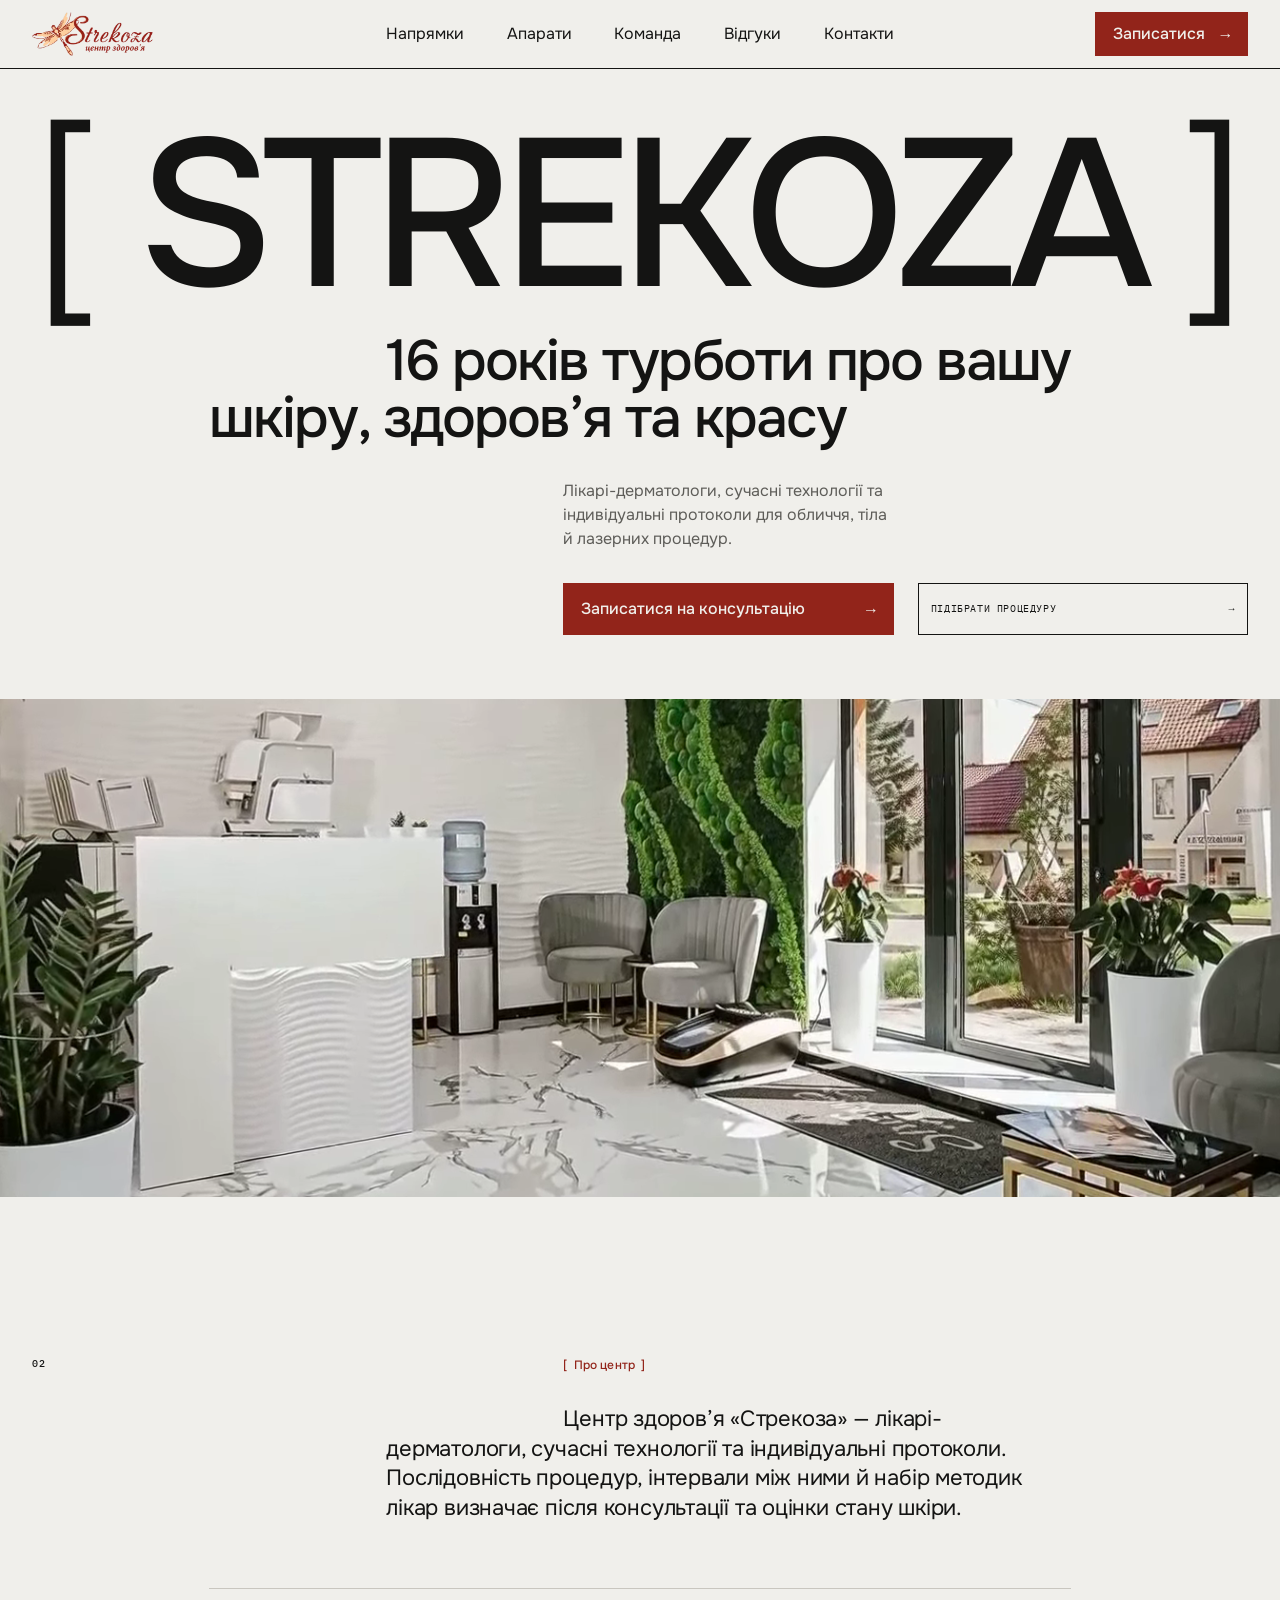
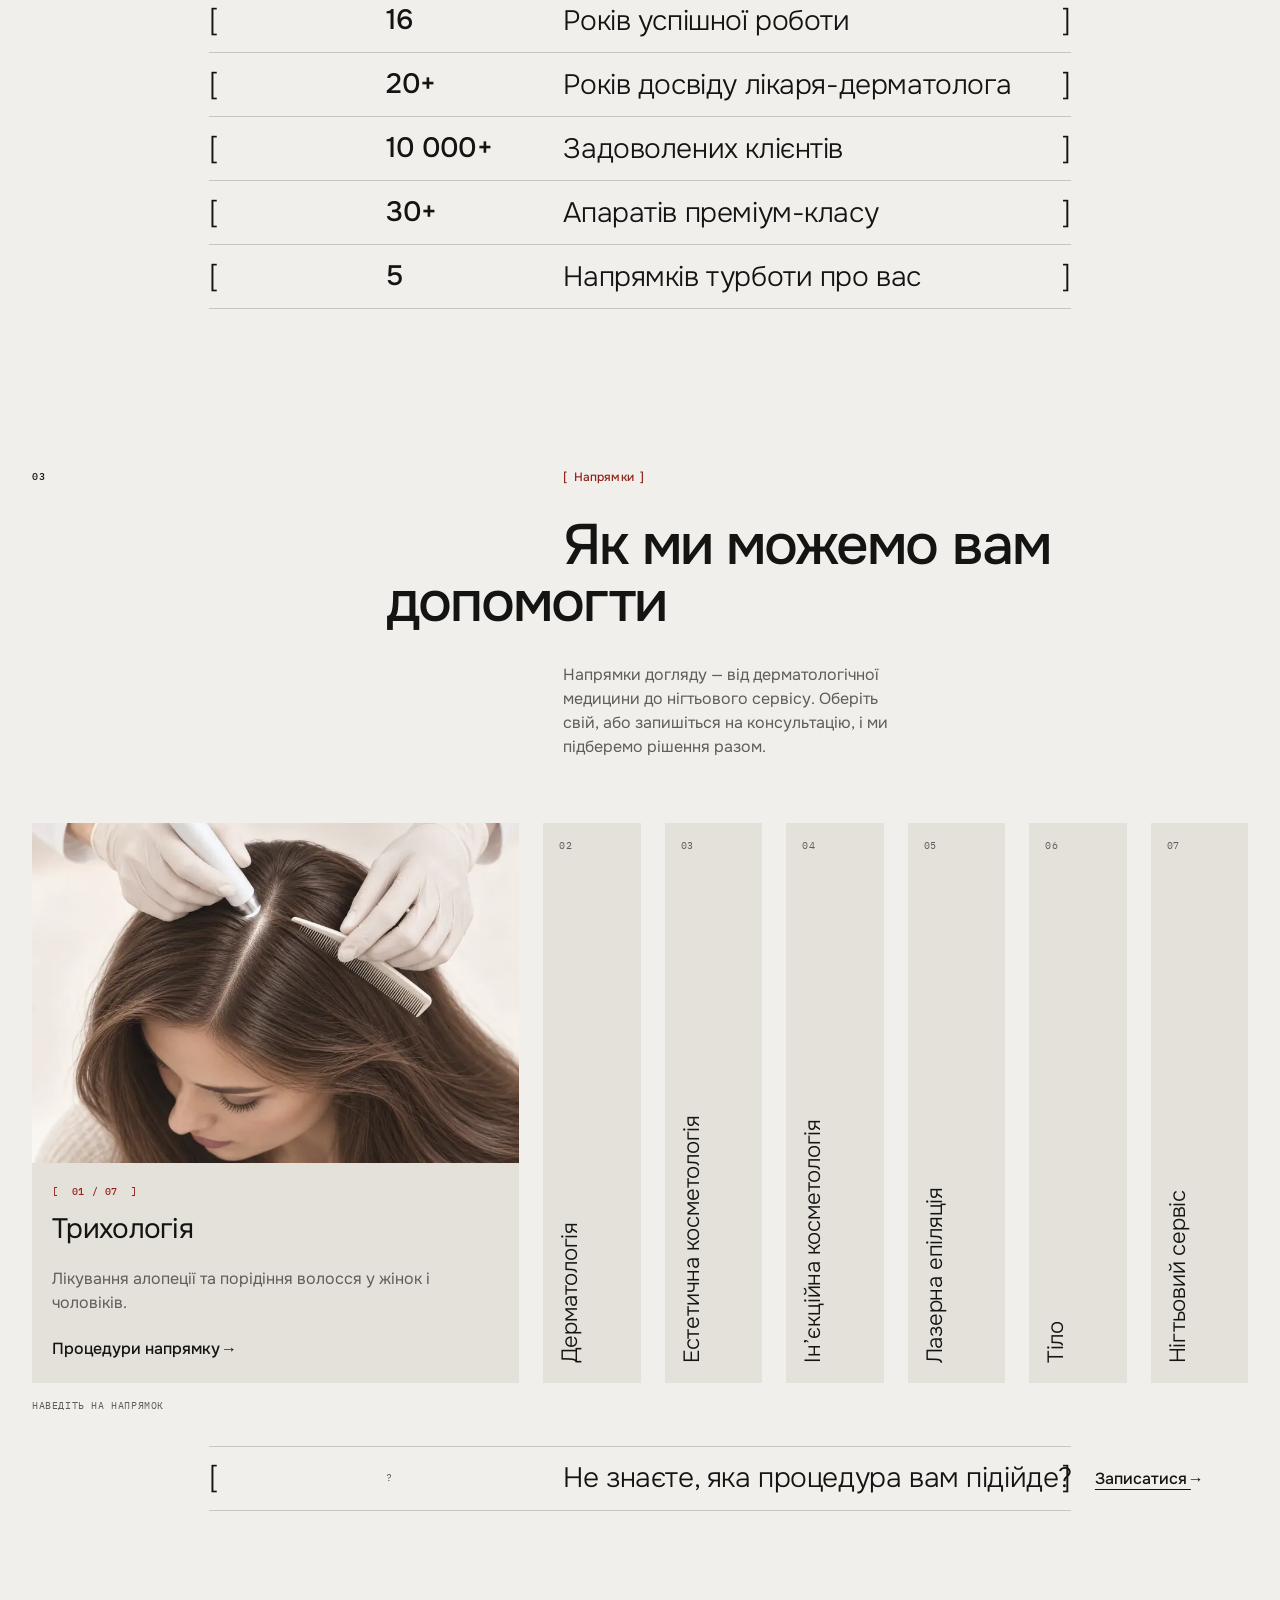
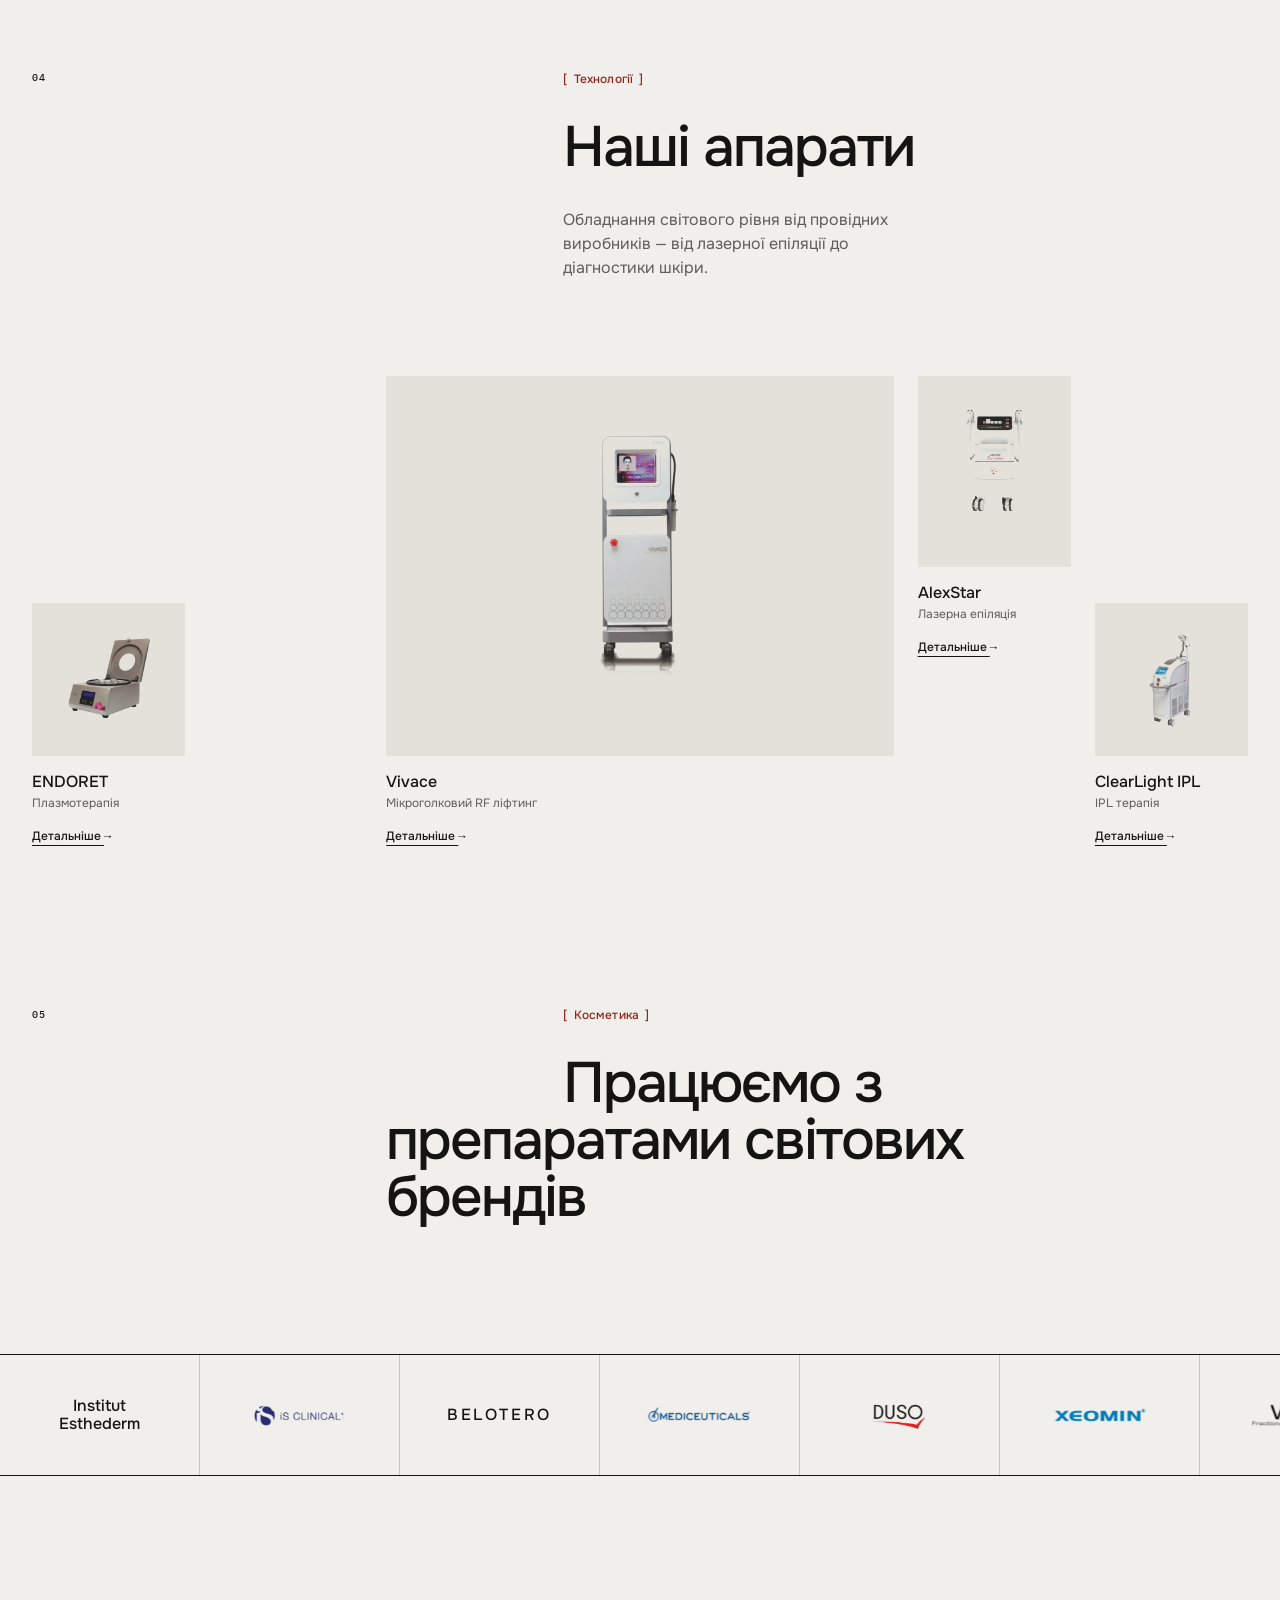
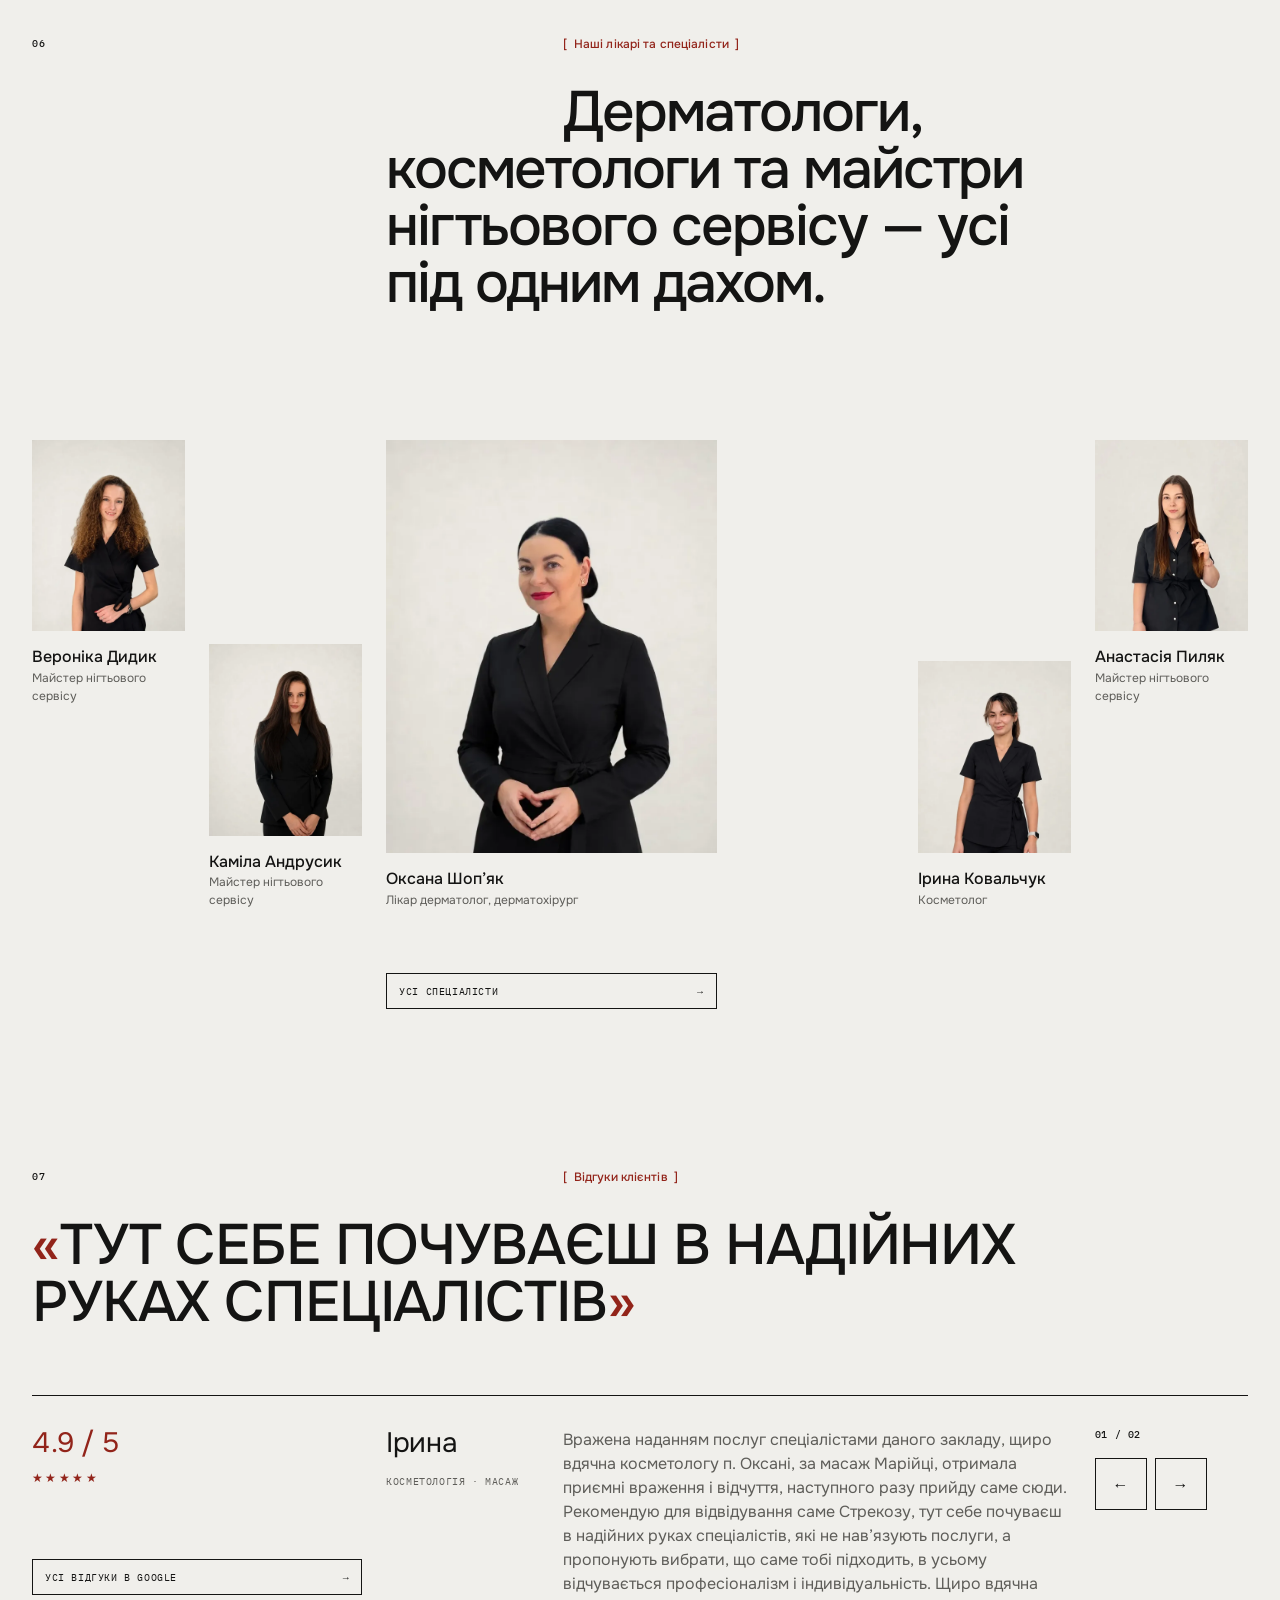
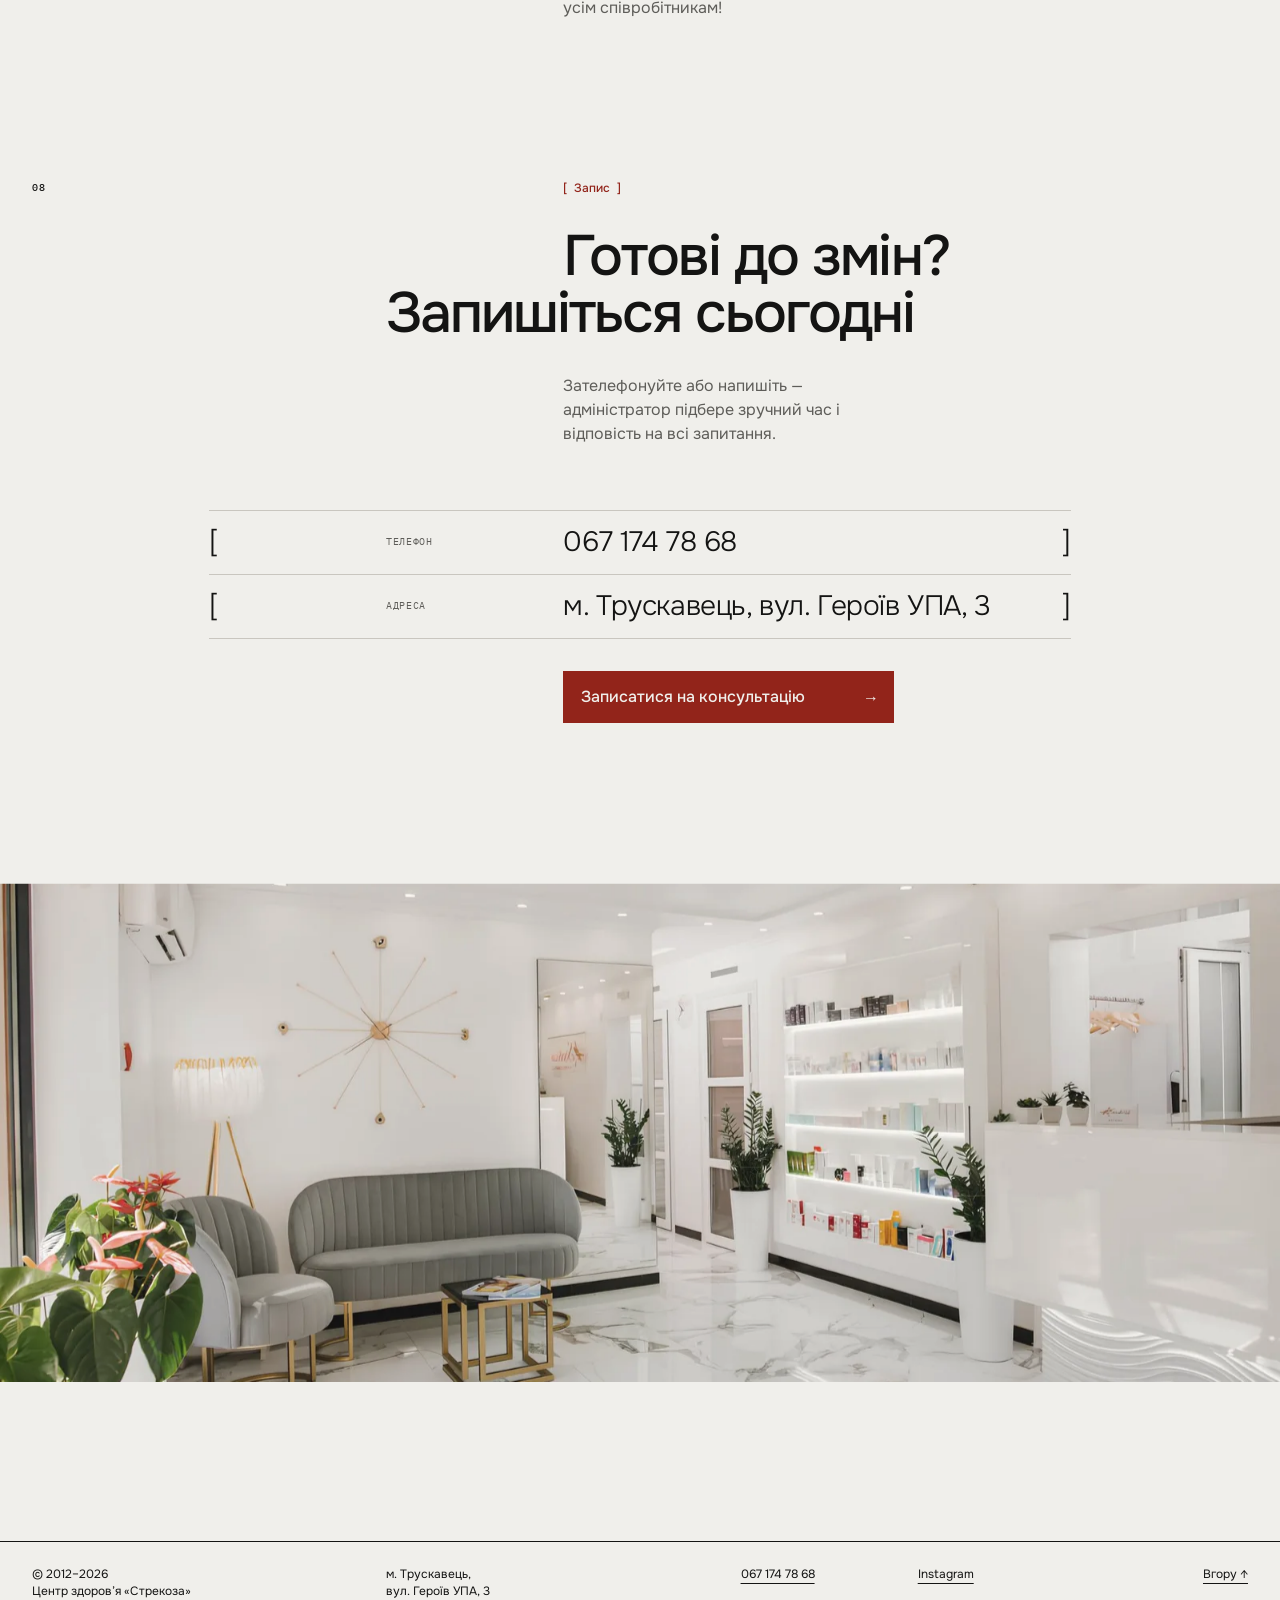
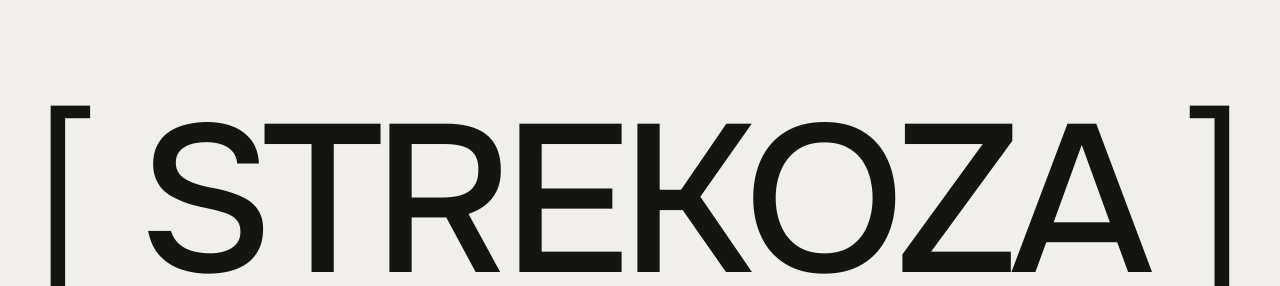
==== commit 8c5fc622: "Add files via upload" ====
--- a/index.html
+++ b/index.html
@@ -25,8 +25,8 @@
     "url": "https://strekozza.com.ua/"
   }
   </script>
-  <script type="module" crossorigin src="./main-CBH8nLUd.js"></script>
-  <link rel="stylesheet" crossorigin href="./main-Dzy96zVU.css">
+  <script type="module" crossorigin src="./main-t_1rL6k7.js"></script>
+  <link rel="stylesheet" crossorigin href="./main-BMBf6qrz.css">
 </head>
 <body id="top">
   <a class="sr-only" href="#main">Перейти до змісту</a>
@@ -63,7 +63,13 @@
         <a class="btn ms_booking" href="https://w65318.alteg.io/"><span>Записатися на консультацію</span><span class="arr">→</span></a>
         <a class="obtn" href="#directions"><span>Підібрати процедуру</span><span class="arr">→</span></a>
       </div>
-      <figure class="ph ph--wide mt64"><img src="./interior-800.webp" srcset="./interior-800.webp 800w, ./interior-1600.webp 1600w" sizes="100vw" alt="Інтер’єр центру «Стрекоза»: стіна з моху, вікна в сад" loading="eager" decoding="async"></figure>
+      <figure class="ph ph--wide ph--video mt64">
+        <video class="hero-video" autoplay muted loop playsinline preload="auto" poster="./hero-poster.webp" aria-label="Рецепція центру «Стрекоза»: стіна з моху, вікна в сад">
+          <source src="./hero-960.mp4" type="video/mp4" media="(max-width: 767px)">
+          <source src="./hero-1344.mp4" type="video/mp4">
+          <source src="./hero-1344.webm" type="video/webm">
+        </video>
+      </figure>
     </section>
 
     <!-- 02 Про центр -->
--- a/main-BMBf6qrz.css
+++ b/main-BMBf6qrz.css
@@ -0,0 +1 @@
+@font-face{font-family:Onest;font-style:normal;font-display:swap;font-weight:300;src:url(./onest-cyrillic-300-normal-Dcqa6NY4.woff2)format("woff2"),url(./onest-cyrillic-300-normal-C0KwR0uu.woff)format("woff")}@font-face{font-family:Onest;font-style:normal;font-display:swap;font-weight:300;src:url(./onest-latin-300-normal-CQb7Hhx7.woff2)format("woff2"),url(./onest-latin-300-normal-BcBQOVFv.woff)format("woff")}@font-face{font-family:Onest;font-style:normal;font-display:swap;font-weight:400;src:url(./onest-cyrillic-400-normal-BTdD9fLi.woff2)format("woff2"),url(./onest-cyrillic-400-normal-BQq8x-Ju.woff)format("woff")}@font-face{font-family:Onest;font-style:normal;font-display:swap;font-weight:400;src:url(./onest-latin-400-normal-9AYXx_QC.woff2)format("woff2"),url(./onest-latin-400-normal-RaMPE1jb.woff)format("woff")}@font-face{font-family:Onest;font-style:normal;font-display:swap;font-weight:500;src:url(./onest-cyrillic-500-normal-CJRUgmys.woff2)format("woff2"),url(./onest-cyrillic-500-normal-BMFE-GJD.woff)format("woff")}@font-face{font-family:Onest;font-style:normal;font-display:swap;font-weight:500;src:url(./onest-latin-500-normal-2-RsuwM3.woff2)format("woff2"),url(./onest-latin-500-normal-CVP923du.woff)format("woff")}@font-face{font-family:IBM Plex Mono;font-style:normal;font-display:swap;font-weight:400;src:url(./ibm-plex-mono-cyrillic-400-normal-BSMlKf0J.woff2)format("woff2"),url(./ibm-plex-mono-cyrillic-400-normal-CEL4l2ZJ.woff)format("woff")}@font-face{font-family:IBM Plex Mono;font-style:normal;font-display:swap;font-weight:400;src:url(./ibm-plex-mono-latin-400-normal-DMJ8VG8y.woff2)format("woff2"),url(./ibm-plex-mono-latin-400-normal-CvHOgSBP.woff)format("woff")}@font-face{font-family:IBM Plex Mono;font-style:normal;font-display:swap;font-weight:500;src:url(./ibm-plex-mono-cyrillic-500-normal-Bq9vWWag.woff2)format("woff2"),url(./ibm-plex-mono-cyrillic-500-normal-Ael50iVv.woff)format("woff")}@font-face{font-family:IBM Plex Mono;font-style:normal;font-display:swap;font-weight:500;src:url(./ibm-plex-mono-latin-500-normal-DSY6xOcd.woff2)format("woff2"),url(./ibm-plex-mono-latin-500-normal-CB9ihrfo.woff)format("woff")}@property --c{syntax:"<integer>";inherits:false;initial-value:1}@property --s{syntax:"<integer>";inherits:false;initial-value:7}@property --mc{syntax:"<integer>";inherits:false;initial-value:1}@property --ms{syntax:"<integer>";inherits:false;initial-value:4}:root{--bg:#f0efeb;--ink:#141413;--accent:#92241a;--muted:#5e5d59;--rule:#c9c6bf;--stone:#e4e1da;--ph:#d5d2cb;--hover:#dad6ce;--f-sans:"Onest", "Helvetica Neue", Arial, sans-serif;--f-mono:"IBM Plex Mono", ui-monospace, monospace;--cols:7;--pad:32px;--gap:24px;--sec:160px;--maxw:1440px;--vw:min(100vw, var(--maxw));--col:calc((var(--vw) - 2 * var(--pad) - (var(--cols) - 1) * var(--gap)) / var(--cols));--step:calc(var(--col) + var(--gap));--ease:cubic-bezier(.2, .7, .2, 1)}@media (width<=767px){:root{--cols:4;--pad:16px;--gap:10px;--sec:96px}}*,:before,:after{box-sizing:border-box}html{-webkit-text-size-adjust:100%;scroll-behavior:smooth}body{background:var(--bg);color:var(--ink);font-family:var(--f-sans);-webkit-font-smoothing:antialiased;text-rendering:optimizelegibility;margin:0;font-size:16px;line-height:1.5}img{max-width:100%;display:block}figure,h1,h2,h3,p,blockquote,ul,ol{margin:0}ul,ol{padding:0;list-style:none}a{color:var(--ink)}a:hover{color:var(--accent)}button{font:inherit;color:inherit}:focus-visible{outline:2px solid var(--accent);outline-offset:3px}.sr-only{clip:rect(0 0 0 0);white-space:nowrap;width:1px;height:1px;position:absolute;overflow:hidden}.g{grid-template-columns:repeat(var(--cols), minmax(0, 1fr));column-gap:var(--gap);width:100%;max-width:var(--maxw);padding:0 var(--pad);margin:0 auto;display:grid}.g>*{grid-column:var(--c,1) / span var(--s,7);min-width:0}@media (width<=767px){.g>*{grid-column:var(--mc,1) / span var(--ms,4)}}.wrap{width:100%;max-width:var(--maxw);padding:0 var(--pad);margin:0 auto}.section{padding-bottom:var(--sec)}@media (width>=768px){.only-m{display:none!important}}@media (width<=767px){.only-d{display:none!important}}.mt16{margin-top:16px}.mt24{margin-top:24px}.mt32{margin-top:32px}.mt48{margin-top:48px}.mt64{margin-top:64px}.mt96{margin-top:96px}.mt128{margin-top:128px}.mt160{margin-top:160px}@media (width<=767px){.mt32{margin-top:24px}.mt48,.mt64{margin-top:32px}.mt96,.mt128{margin-top:48px}.mt160{margin-top:96px}.m-mt32{margin-top:32px}.m-mt48{margin-top:48px}.m-mt64{margin-top:64px}}.h-xl{letter-spacing:-.035em;font-size:clamp(32px,4.45vw,64px);font-weight:500;line-height:1}.ind{text-indent:var(--step)}.t-28{letter-spacing:-.015em;font-size:28px;font-weight:300;line-height:1.15}.t-22{letter-spacing:-.01em;font-size:22px;font-weight:400;line-height:1.36}.lead{color:var(--muted);font-size:16px;line-height:1.5}.small{color:var(--muted);font-size:12px;line-height:1.45}.mono{font-family:var(--f-mono);letter-spacing:.06em;text-transform:uppercase;font-size:10px;line-height:1.45}.muted{color:var(--muted)}.red{color:var(--accent)}@media (width<=767px){.h-xl{letter-spacing:-.03em;font-size:32px;line-height:1.02}.t-22{line-height:1.3}}.lbl{align-items:center;min-height:16px}.lbl__num{--c:1;--s:1;--ms:1;font-weight:500}.lbl__txt{--c:4;--s:4;--mc:2;--ms:3;letter-spacing:.01em;color:var(--accent);white-space:nowrap;font-size:12px;font-weight:500;line-height:16px}.lbl__num+.lbl__txt{grid-row:1}.crumbs{color:var(--muted)}.btn,.obtn{cursor:pointer;justify-content:space-between;align-items:center;height:52px;text-decoration:none;display:flex}.btn{background:var(--accent);color:var(--bg);border:0;padding:0 18px;font-size:16px;font-weight:500;transition:background-color .3s}.btn:hover{background:var(--ink);color:var(--bg)}.obtn{border:1px solid var(--ink);color:var(--ink);font-family:var(--f-mono);letter-spacing:.06em;text-transform:uppercase;background:0 0;padding:0 12px;font-size:10px;transition:background-color .3s,color .3s}.obtn:hover{background:var(--ink);color:var(--bg)}.obtn--sm{height:36px}@media (width<=767px){.obtn--sm{height:52px}}.arr{font-family:var(--f-mono);transition:transform .35s var(--ease);display:inline-block}a:hover .arr,button:hover .arr{transform:translate(5px)}.btn-row{row-gap:12px}.btn-row>.btn{--c:4;--s:2}.btn-row>.obtn{--c:6;--s:2}.ul{text-underline-offset:5px;text-decoration:underline;text-decoration-thickness:1px;transition:text-decoration-color .3s}.ul:hover{text-decoration-color:#0000}.more{font-size:12px;font-weight:500;line-height:16px;display:inline-block}.ph{background:var(--ph);transition:filter .5s;position:relative;overflow:hidden}.ph img{object-fit:cover;width:100%;height:100%}a:hover .ph,.ph:hover{filter:brightness(.95)}.ph--wide{height:clamp(280px,38.9vw,560px)}.ph--wide img{object-position:center 55%}.ph video{object-fit:cover;width:100%;height:100%;display:block}.ph--app{background:var(--stone)}.ph--app img{object-fit:contain;mix-blend-mode:multiply;filter:brightness(1.07)contrast(1.04);padding:8%}.r-45{aspect-ratio:4/5}.r-11{aspect-ratio:1}.r-43{aspect-ratio:4/3}.ph.r-45 img{object-position:center 20%}.brows{border-bottom:1px solid var(--rule)}.brow{column-gap:var(--gap);border-top:1px solid var(--rule);min-height:64px;color:var(--ink);grid-template-columns:repeat(5,minmax(0,1fr));align-items:center;text-decoration:none;display:grid;position:relative}.brow:before,.brow:after{font-size:28px;font-weight:300;line-height:1;position:absolute;top:50%;transform:translateY(-50%)}.brow:before{content:"[";color:var(--ink);left:0}.brow:after{content:"]";color:var(--ink);right:0}.brow__k{color:var(--muted);grid-column:2}.brow__k--big{font-family:var(--f-sans);letter-spacing:-.02em;text-transform:none;color:var(--ink);font-size:28px;font-weight:500;line-height:1.1}.brow__v{letter-spacing:-.015em;white-space:nowrap;transition:transform .45s var(--ease);grid-column:3/span 3;padding-right:32px;font-size:28px;font-weight:300;line-height:1.15}.brow__v a{color:inherit;text-decoration:none}.brow:hover .brow__v{transform:translate(10px)}.brows--sm .brow__v{font-size:22px}@media (width<=767px){.brow{min-height:52px;padding:14px 0 14px 20px;display:flex}.brow:before,.brow:after{font-size:22px}.brow__k{flex:none;width:72px}.brow__k--big{font-size:16px}.brow__v{white-space:normal;flex:1;padding-right:20px;line-height:1.3;font-size:16px!important}}.header{z-index:20;border-bottom:1px solid var(--ink);background:var(--bg);position:relative}.header__in{align-items:center;height:68px}.logo{--c:1;--s:2;width:max-content;display:block}.logo img{width:auto;height:44px}.nav{--c:3;--s:3;justify-content:space-between;display:flex}.nav a{font-size:16px;text-decoration:none}.nav a[aria-current]{color:var(--accent)}.header__cta{--c:7;--s:1;height:44px}.burger{display:none}@media (width<=1023px){.nav{--c:3;--s:4}.header__cta{display:none}}@media (width<=767px){.header__in{justify-content:space-between;height:60px;display:flex}.logo img{height:36px}.nav{display:none}.burger{border:1px solid var(--ink);cursor:pointer;background:0 0;flex-direction:column;justify-content:center;align-items:center;gap:5px;width:44px;height:44px;padding:0;display:flex}.burger span{background:var(--ink);width:16px;height:1px;transition:transform .3s var(--ease);display:block}.menu-open .burger span:first-child{transform:translateY(3px)rotate(45deg)}.menu-open .burger span:last-child{transform:translateY(-3px)rotate(-45deg)}}.mmenu{z-index:19;background:var(--bg);opacity:0;visibility:hidden;flex-direction:column;padding:32px 16px;transition:opacity .3s,visibility .3s;display:flex;position:fixed;inset:61px 0 0}.menu-open .mmenu{opacity:1;visibility:visible}.menu-open{overflow:hidden}.mmenu a.mmenu__link{border-top:1px solid var(--rule);letter-spacing:-.03em;align-items:baseline;gap:0;padding:16px 0;font-size:32px;font-weight:500;line-height:1;text-decoration:none;display:flex}.mmenu a.mmenu__link span{flex:none;width:92px}.mmenu .btn{margin-top:32px}.wordmark{letter-spacing:-.05em;white-space:nowrap;justify-content:space-between;align-items:flex-start;font-size:min(16.39vw,236px);font-weight:500;line-height:.8;display:flex}.wordmark>span:first-child,.wordmark>span:last-child{letter-spacing:0;font-weight:300}@media (width<=767px){.wordmark{align-items:center;font-size:60px}}.footer{border-top:1px solid var(--ink);padding:24px 0 0;overflow:hidden}.footer__row{row-gap:8px;font-size:12px;line-height:1.45}.footer__row>:first-child{--c:1;--s:2}.footer__row>:nth-child(2){--c:3;--s:1}.footer__row>:nth-child(3){--c:5;--s:1}.footer__row>:nth-child(4){--c:6;--s:1}.footer__row>:nth-child(5){--c:7;--s:1;justify-self:end}.footer .wordmark{margin-top:118px}@media (width<=767px){.footer{padding-top:16px}.footer__row>:first-child{--ms:4}.footer__row>:nth-child(2){--mc:1;--ms:4}.footer__row>:nth-child(3),.footer__row>:nth-child(4){--mc:1;--ms:2}.footer__row>:nth-child(5){display:none}.footer .wordmark{margin:48px 0 32px}}.card{color:var(--ink);text-decoration:none;display:block}.card__name{margin-top:16px;font-size:16px;font-weight:500;line-height:1.3;transition:color .3s}.card__role{color:var(--muted);margin-top:2px;font-size:12px;line-height:1.45}.card:hover .card__name{color:var(--accent)}.card .more{margin-top:16px}@media (width<=767px){.card .more{margin-top:8px}}.price{border-bottom:1px solid var(--ink)}.price details{border-top:1px solid var(--ink)}.price summary{column-gap:var(--gap);cursor:pointer;grid-template-columns:repeat(7,minmax(0,1fr));align-items:baseline;padding:32px 0;list-style:none;display:grid}.price summary::-webkit-details-marker{display:none}.price__g{letter-spacing:-.015em;grid-column:1/span 3;font-size:28px;font-weight:300;line-height:1.15;transition:color .3s}.price__n{color:var(--muted);grid-column:6}.price__sign{grid-column:7;justify-self:end;font-size:28px;font-weight:300;line-height:1;transition:color .3s}.price__sign:before{content:"+"}details[open] .price__sign:before{content:"−"}.price summary:hover .price__g,.price summary:hover .price__sign{color:var(--accent)}.prow{column-gap:var(--gap);border-top:1px solid var(--rule);grid-template-columns:repeat(7,minmax(0,1fr));align-items:baseline;padding:32px 0;display:grid}.prow__ix{color:var(--muted);grid-column:1;transition:color .3s}.prow__main{grid-column:2/span 4}.prow__nm{letter-spacing:-.01em;transition:transform .45s var(--ease), color .3s;font-size:22px;line-height:1.2}.prow__note{color:var(--muted);margin-top:6px;font-size:16px;line-height:1.5}.prow__dur{color:var(--muted);grid-column:6}.prow__pr{white-space:nowrap;grid-column:7;justify-self:end;font-size:22px;line-height:1.2}.prow:hover .prow__nm{color:var(--accent);transform:translate(10px)}.prow:hover .prow__ix{color:var(--accent)}@media (width<=767px){.price summary{align-items:center;min-height:64px;padding:16px 0;display:flex}.price__g{flex:1;font-size:22px;line-height:1.2}.price__n{margin-right:16px}.price__sign{text-align:right;width:20px;font-size:22px}.prow{grid-template-columns:82px minmax(0,1fr) auto;grid-template-areas:"ix main main"".dur pr";gap:8px 10px;padding:16px 0}.prow__ix{grid-area:ix}.prow__main{grid-area:main}.prow__nm{font-size:16px;line-height:1.3}.prow__note{margin-top:4px;font-size:12px;line-height:1.45}.prow__dur{grid-area:dur}.prow__pr{grid-area:pr;font-size:16px;font-weight:500}}.nrow{grid-template-columns:repeat(var(--cols), minmax(0, 1fr));column-gap:var(--gap);border-top:1px solid var(--rule);align-items:baseline;padding:32px 0;display:grid}.nrow:last-child{border-bottom:1px solid var(--rule)}.nrow>:first-child{color:var(--muted);grid-column:1}.nrow>:last-child{letter-spacing:-.01em;grid-column:3/span 4;font-size:22px;line-height:1.3}@media (width<=767px){.nrow{padding:16px 0}.nrow>:last-child{grid-column:2/span 3;font-size:16px;line-height:1.4}}.marq-wrap{border-top:1px solid var(--ink);border-bottom:1px solid var(--ink);overflow:hidden}.marq{width:max-content;animation:40s linear infinite marq;display:flex}.marq-wrap:hover .marq{animation-play-state:paused}.marq__it{border-right:1px solid var(--rule);text-align:center;flex:none;justify-content:center;align-items:center;width:200px;height:120px;font-size:16px;font-weight:500;line-height:1.15;display:flex}.marq__it img{mix-blend-mode:multiply;max-width:136px;max-height:40px}.marq__it--caps{letter-spacing:.16em}@keyframes marq{0%{transform:translate(0)}to{transform:translate(-50%)}}@media (width<=767px){.marq__it{width:150px;height:88px;font-size:12px;line-height:1.2}.marq__it img{max-width:110px;max-height:32px}}.tabs{border-top:1px solid var(--ink);border-bottom:1px solid var(--rule);flex-wrap:wrap;gap:12px 32px;padding:24px 0;display:flex}.tab{cursor:pointer;letter-spacing:.01em;white-space:nowrap;text-underline-offset:5px;background:0 0;border:0;min-height:24px;padding:0;font-size:12px;font-weight:500;line-height:16px;text-decoration-thickness:1px}.tab:hover{color:var(--accent)}.tab[aria-pressed=true]{text-decoration-line:underline}.tab .mono{color:var(--muted)}@media (width<=767px){.tabs{gap:12px 24px;padding:20px 0}.tab{min-height:32px}}@media (prefers-reduced-motion:no-preference){.js [data-reveal]{opacity:0;transform:translateY(24px)}}@media (prefers-reduced-motion:reduce){*,:before,:after{scroll-behavior:auto!important;transition:none!important;animation:none!important}}.acc-row{--accw:calc((var(--vw) - 2 * var(--pad) - 144px) * 560 / 1232);gap:24px;height:560px;display:flex}.acc{background:var(--stone);color:var(--ink);transition:flex-basis .6s var(--ease), background-color .4s ease;flex:0 0 calc(9.09091% - 13.0909px);text-decoration:none;position:relative;overflow:hidden}.acc.is-open{flex-basis:calc(45.4545% - 65.4545px)}.acc:hover{background:var(--hover);color:var(--ink)}.acc__num{color:var(--muted);transition:opacity .3s;position:absolute;top:16px;left:16px}.acc__vert{writing-mode:vertical-rl;white-space:nowrap;letter-spacing:-.01em;font-size:22px;font-weight:300;line-height:1;transition:opacity .3s;position:absolute;bottom:20px;left:16px;transform:rotate(180deg)}.acc__open{width:var(--accw);opacity:0;pointer-events:none;transition:opacity .3s;position:absolute;top:0;bottom:0;left:0}.acc.is-open .acc__open{opacity:1;transition:opacity .5s .25s}.acc.is-open .acc__num,.acc.is-open .acc__vert{opacity:0}.acc__ph{background:#c3bfb7;width:100%;height:340px;position:absolute;top:0;left:0}.acc__lbl{color:var(--accent);font-weight:500;position:absolute;top:362px;left:20px}.acc__name{letter-spacing:-.025em;font-size:28px;line-height:1.05;position:absolute;top:392px;left:20px;right:20px}.acc__desc{width:min(400px,100% - 40px);color:var(--muted);position:absolute;top:444px;left:20px}.acc__go{font-weight:500;position:absolute;bottom:22px;left:20px}.dir-help{align-items:center}.dir-help__go{font-size:16px;font-weight:500}.dir-list{border-bottom:1px solid var(--rule)}.dir-row{border-top:1px solid var(--rule);color:var(--ink);align-items:flex-start;padding:16px 0;text-decoration:none;display:flex}.dir-row>.mono{width:92px;color:var(--muted);flex:none;padding-top:6px}.dir-row__t{flex:1;min-width:0;padding-right:12px}.dir-row__n{letter-spacing:-.01em;font-size:22px;line-height:1.2;display:block}.dir-row .small{margin-top:4px;display:block}.dir-row .ph{flex:none;width:72px;height:72px}.tech{align-items:start}.tech .card:first-child{--c:1;--s:1;align-self:end}.tech .card:nth-child(2){--c:3;--s:3}.tech .card:nth-child(3){--c:6;--s:1}.tech .card:nth-child(4){--c:7;--s:1;align-self:end}@media (width<=767px){.tech{grid-template-columns:1fr 1fr;row-gap:32px}.tech .card{grid-column:auto!important;align-self:start!important}.tech .card:first-child{order:4}.tech .ph{aspect-ratio:auto;height:170px}}.hteam{align-items:start}.hteam .card:first-child{--c:1;--s:1}.hteam .card:nth-child(2){--c:2;--s:1;align-self:end}.hteam .card:nth-child(3){--c:3;--s:2}.hteam .card:nth-child(4){--c:6;--s:1;align-self:end}.hteam .card:nth-child(5){--c:7;--s:1}@media (width<=767px){.hteam{grid-template-columns:1fr 1fr;row-gap:32px}.hteam .card{grid-column:auto!important;align-self:start!important}.hteam .card:nth-child(3){order:-2}.hteam .card:nth-child(4){order:-1}.hteam .card:nth-child(2){order:3}.hteam .ph{aspect-ratio:auto;height:220px}}.rev__q{letter-spacing:-.02em;text-transform:uppercase;max-width:1043px;min-height:2em;font-size:clamp(32px,4.45vw,64px);font-weight:500;line-height:1}.rev__q span{color:var(--accent)}.rev__rule{background:var(--ink);height:1px}.rev__row{align-items:start}.rev__rate{--c:1;--s:1;grid-row:1}.rev__au{--c:3;--s:1;grid-row:1}.rev__tx{--c:4;--s:3;grid-row:1/span 2}.rev__ct{--c:7;--s:1;grid-row:1}.rev__gb{--c:1;--s:2;grid-row:2;margin-top:24px}.rev__big{letter-spacing:-.015em;font-size:28px;line-height:1.1}.rev__stars{letter-spacing:.2em;color:var(--accent);margin-top:12px;font-size:12px;line-height:1.2}.rev__arrows{gap:8px;margin-top:16px;display:flex}.rev__arrows button{justify-content:center;width:52px;height:52px;padding:0;font-size:16px}@media (width<=767px){.rev__q{letter-spacing:-.03em;min-height:0;font-size:32px;line-height:1.02}.rev__au{--mc:1;--ms:2}.rev__rate{--mc:3;--ms:2}.rev__tx{grid-row:2;margin-top:24px}.rev__ct{flex-direction:row-reverse;grid-row:3;justify-content:flex-end;align-items:center;gap:12px;margin-top:32px;display:flex}.rev__ct .rev__arrows{margin-top:0}.rev__gb{grid-row:4;margin-top:32px}.rev__big{font-size:22px}.rev__stars,.rev__au .mono{margin-top:6px}}.cards{align-items:start;row-gap:64px}.cards>*{grid-column:span 1!important}.cards .ph{aspect-ratio:auto;height:220px}.cards--app .ph{height:176px}[hidden]{display:none!important}@media (width<=1023px) and (width>=768px){.cards{grid-template-columns:repeat(4,minmax(0,1fr))}}@media (width<=767px){.cards{grid-template-columns:1fr 1fr;row-gap:32px}.cards--app .ph{height:170px}}.apps{align-items:start}.apps .ph{aspect-ratio:auto;height:176px}@media (width<=767px){.apps{grid-template-columns:1fr 1fr;row-gap:32px}.apps>*{grid-column:auto!important}.apps .ph{height:170px}}.masters{align-items:start}.masters>:first-child{--c:1;--s:1;align-self:end}.masters>:nth-child(2){--c:3;--s:2}.masters>:nth-child(3){--c:6;--s:1}@media (width<=767px){.masters{grid-template-columns:1fr 1fr;row-gap:32px}.masters>*{grid-column:auto!important;align-self:start!important}.masters .ph{aspect-ratio:auto;height:220px}}.lbl--crumbs{row-gap:24px}.lbl--crumbs>.crumbs{--c:1;--s:3;--ms:4}.page-h1{font-size:clamp(40px,4.45vw,64px)}@media (width<=767px){.page-h1{letter-spacing:-.035em;text-indent:0;font-size:40px;line-height:1}}.spec{align-items:start}.spec>:first-child{--c:3;--s:2}.spec>:nth-child(2){--c:5;--s:2;margin-top:160px}.spec .ph{aspect-ratio:auto;height:470px}.spec__exp{margin-top:16px;font-weight:500}.spec__exp+.card__name{margin-top:4px}.spec__bio{margin-top:16px}@media (width<=767px){.spec{grid-template-columns:1fr 1fr}.spec>*{grid-column:auto!important;margin-top:0!important}.spec .ph{height:220px}.spec__bio{margin-top:12px;font-size:12px}}.nf .wordmark span:nth-child(2){color:var(--accent)}@media (width<=767px){.nf .wordmark{font-size:96px}}.btn,.obtn{white-space:nowrap;gap:12px}@media (width>=768px) and (width<=1199px){.g>.brows{grid-column:1/-1!important}.brow__v{white-space:normal;font-size:22px}.btn-row>.btn{--c:2;--s:3}.btn-row>.obtn{--c:5;--s:3}.g>a.btn[style],.g>a.obtn[style]{grid-column:3/span 3!important}.dir-help__go{margin-top:16px;grid-column:1/-1!important}.h-xl.ind{text-indent:0}.g>.h-xl[style]{grid-column:1/-1!important}}
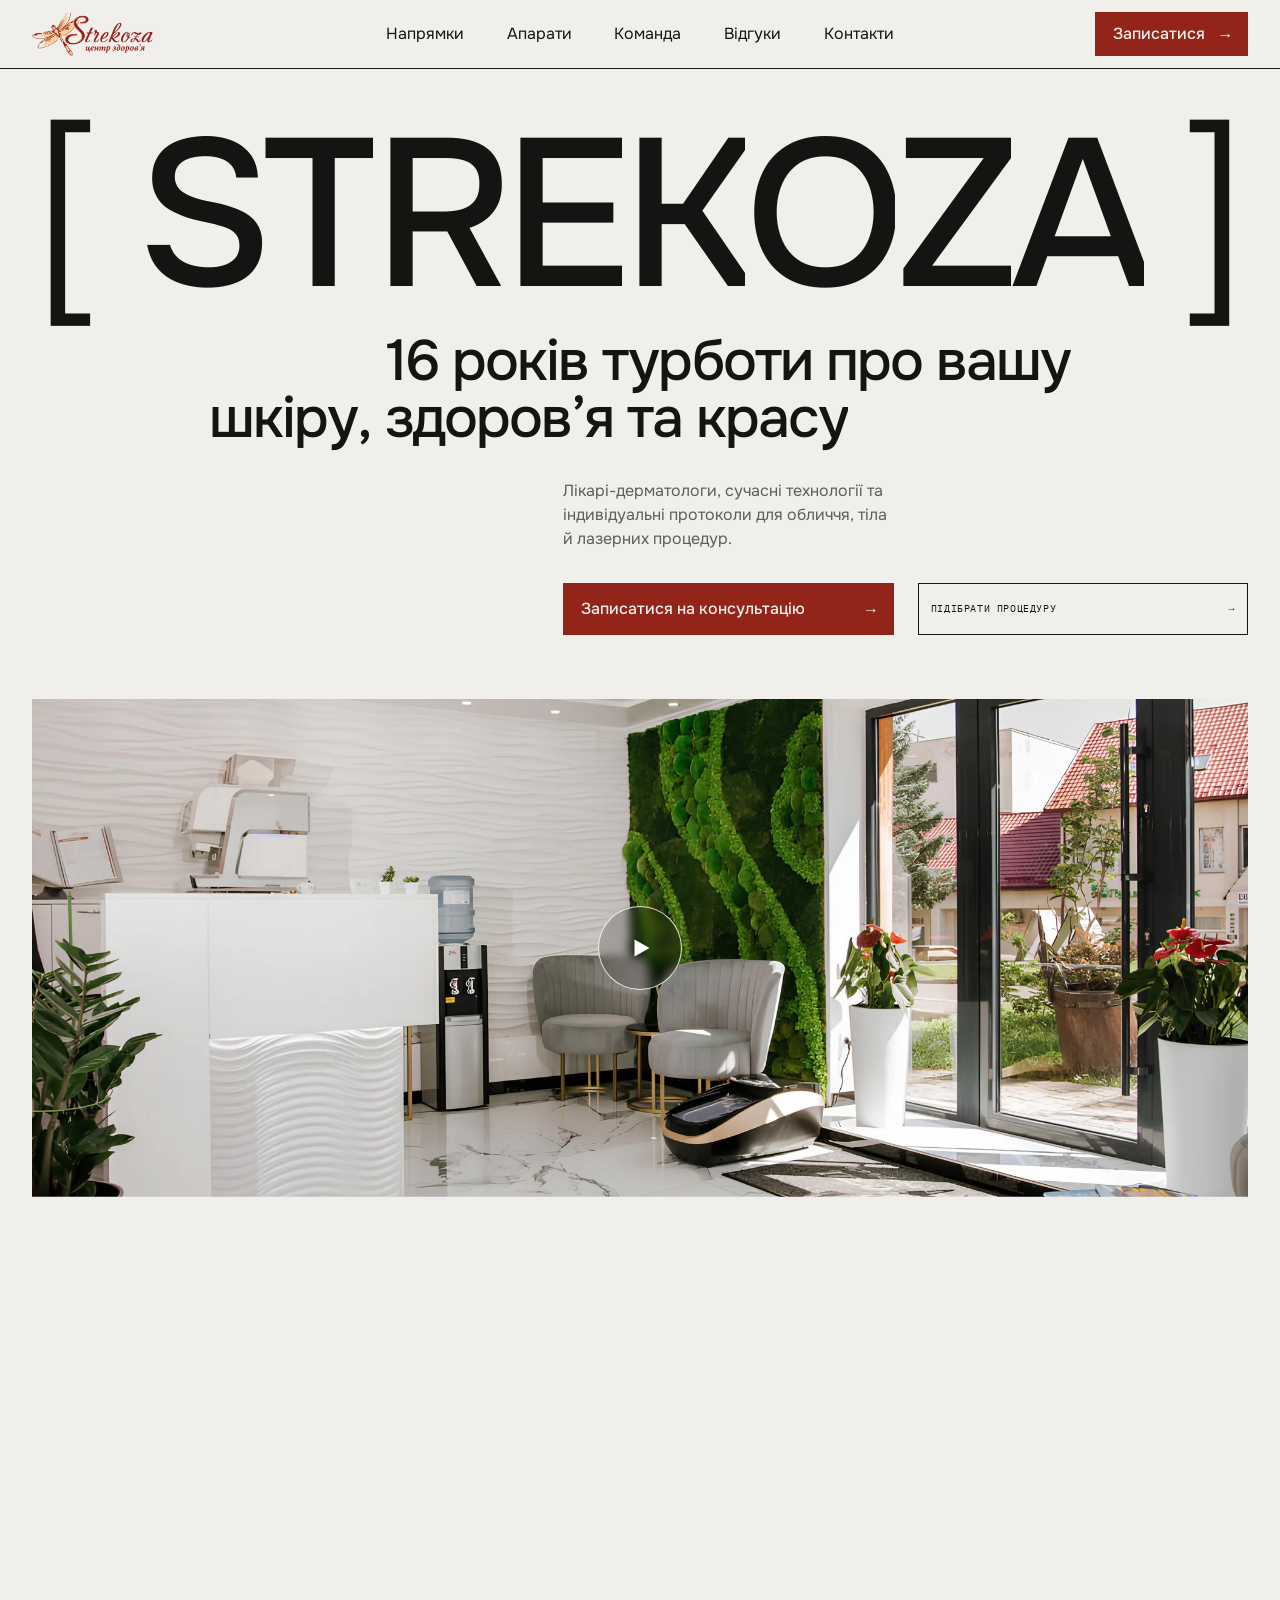
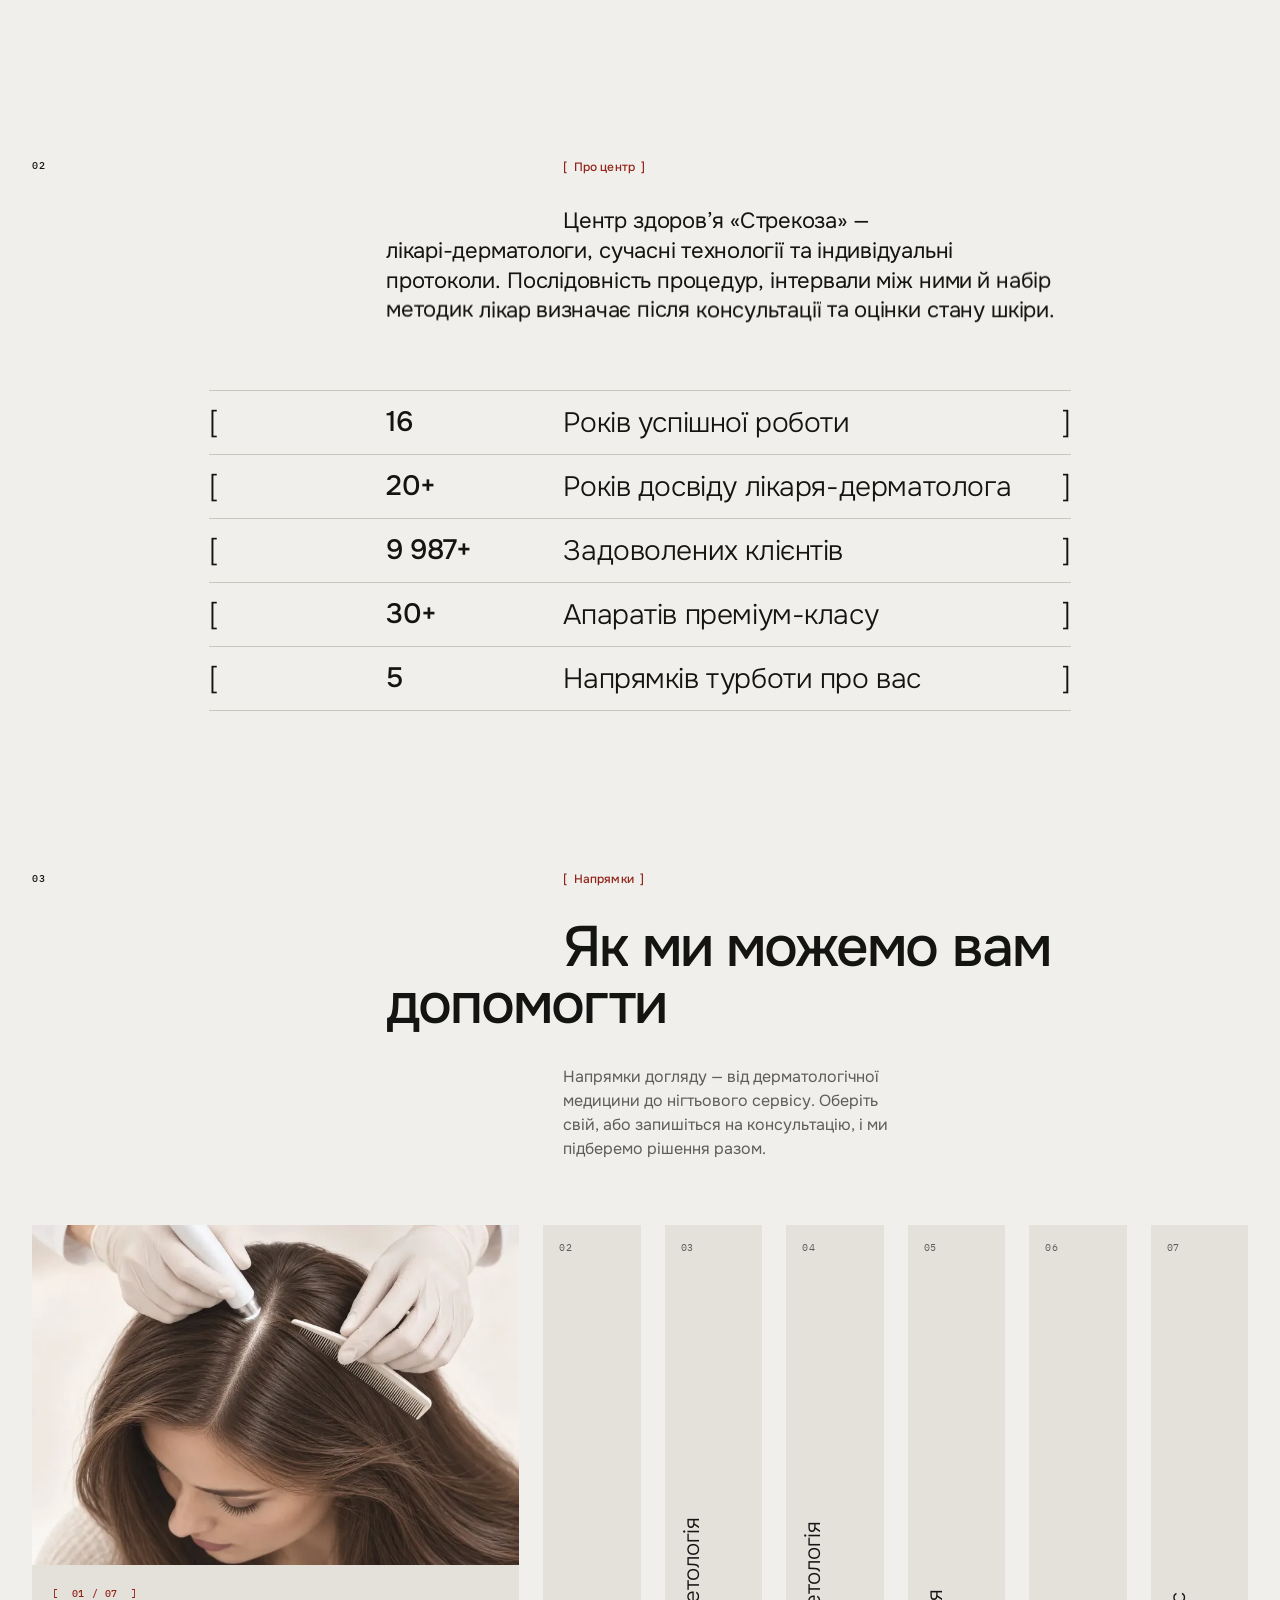
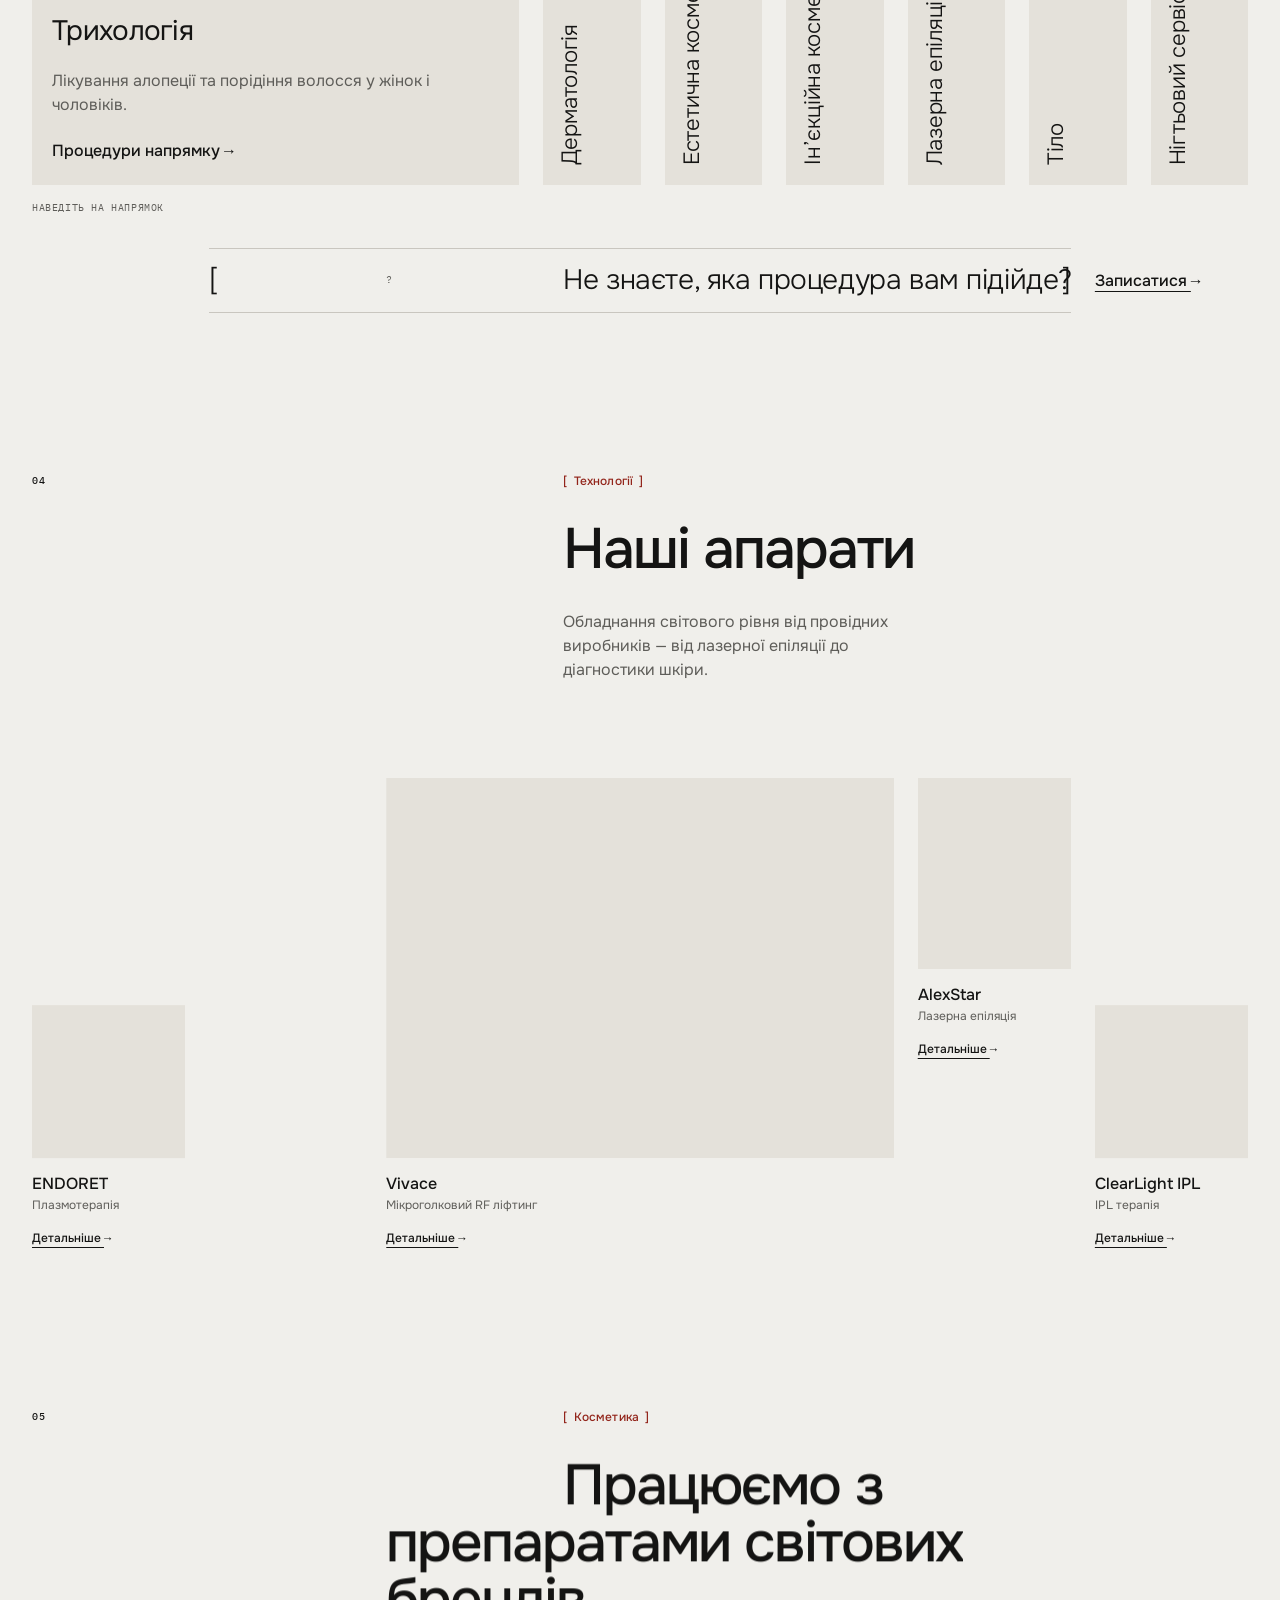
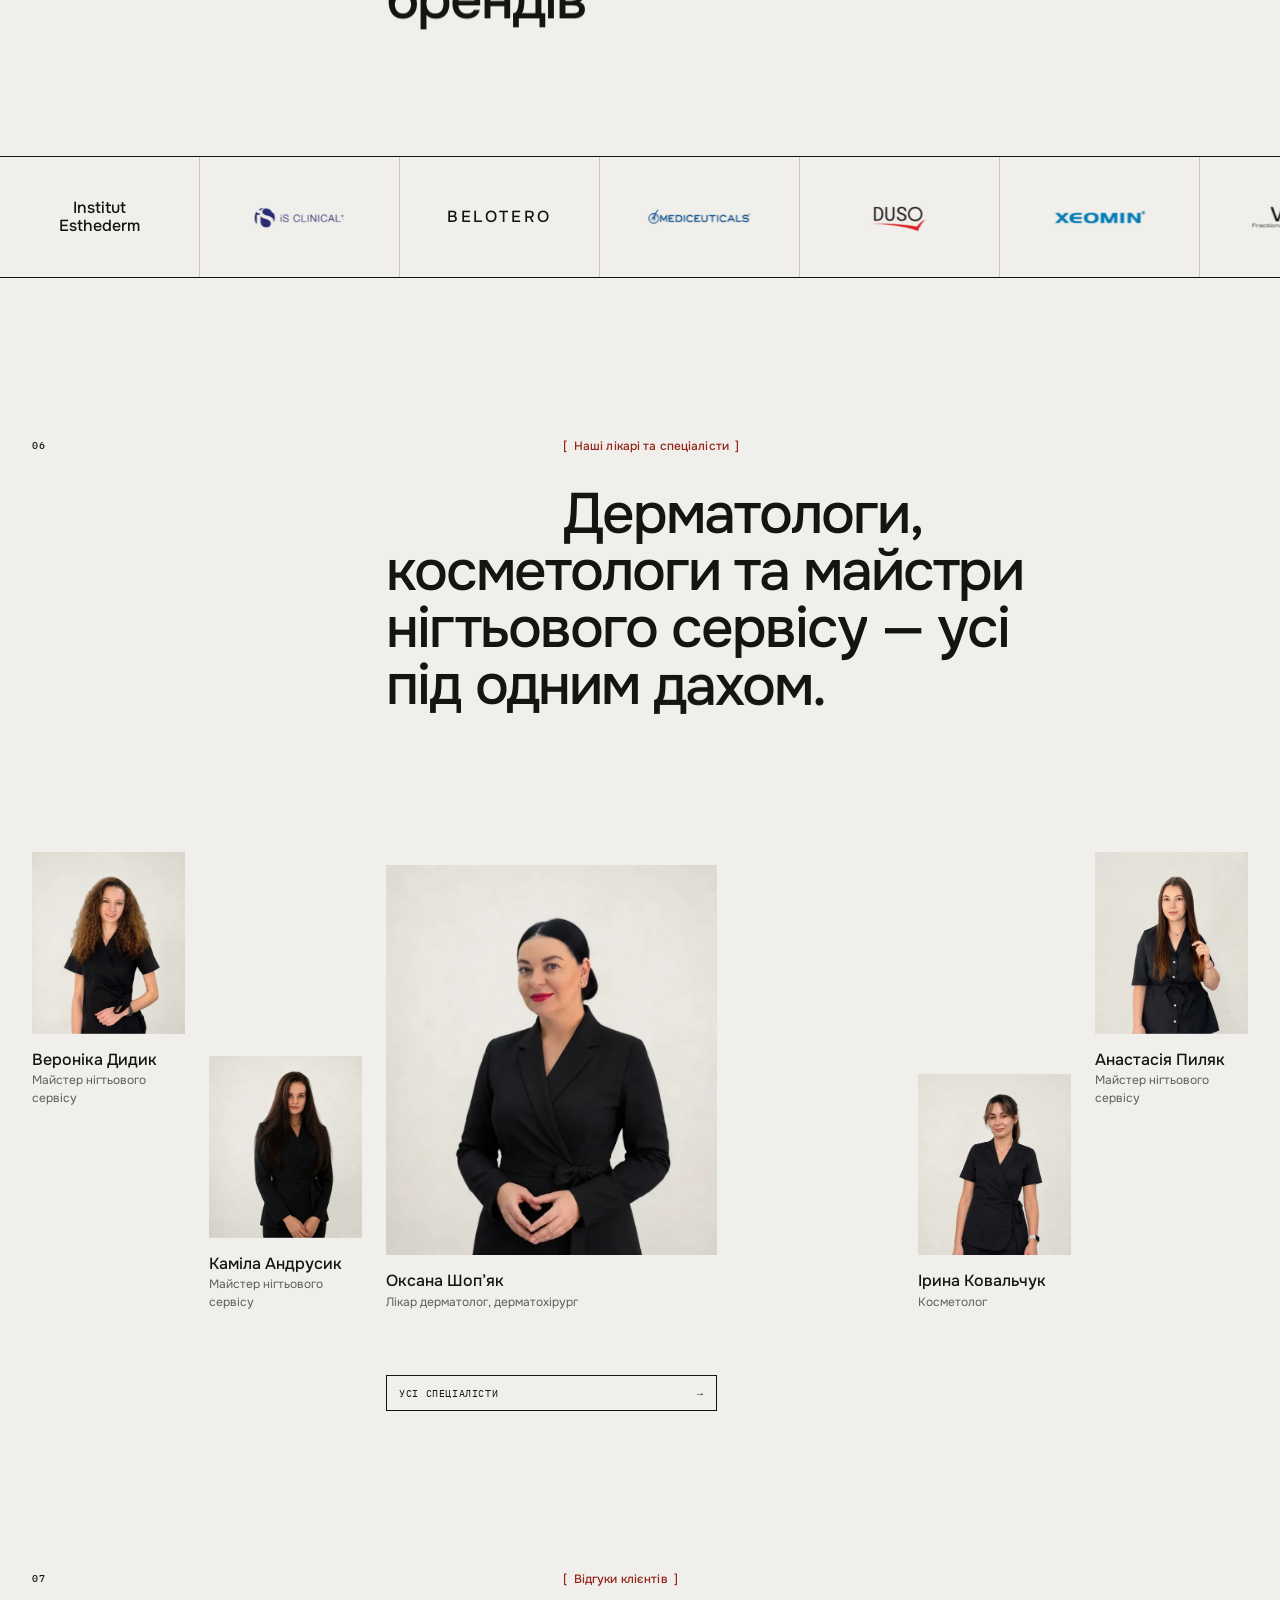
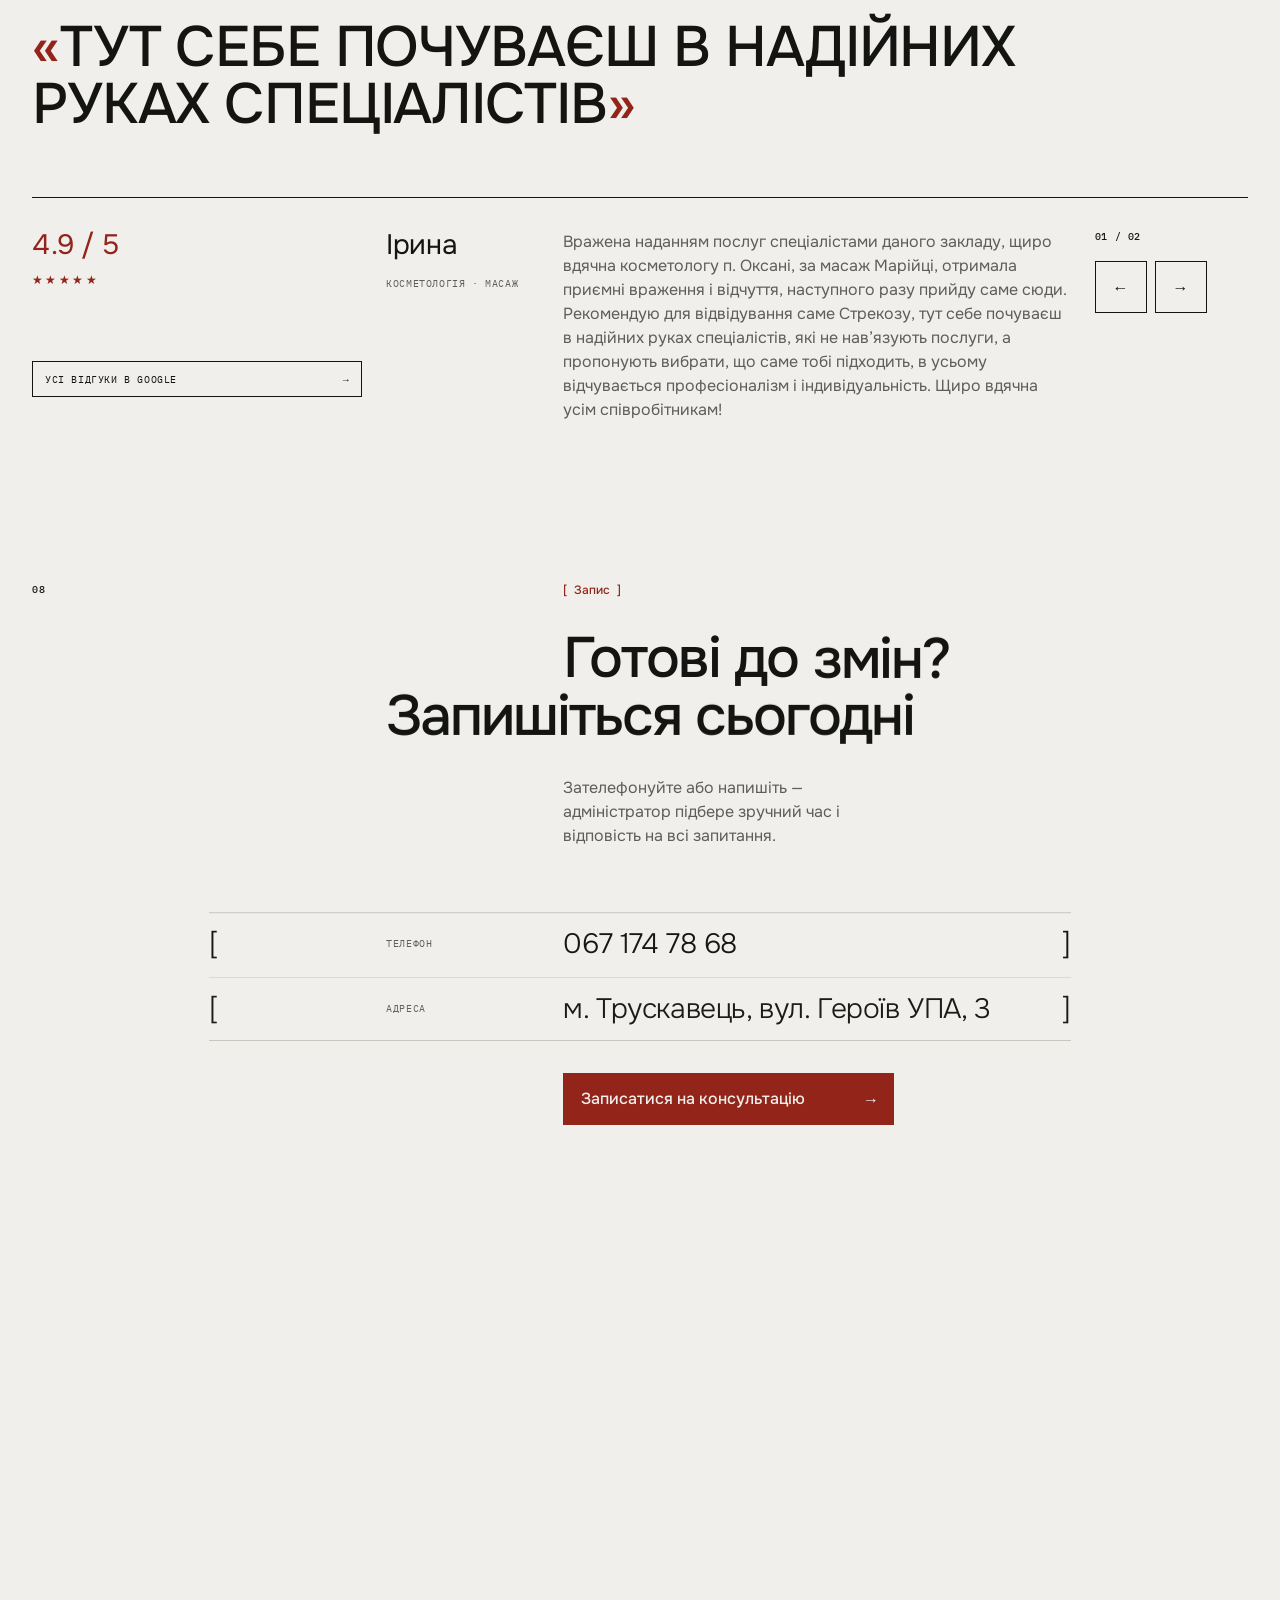
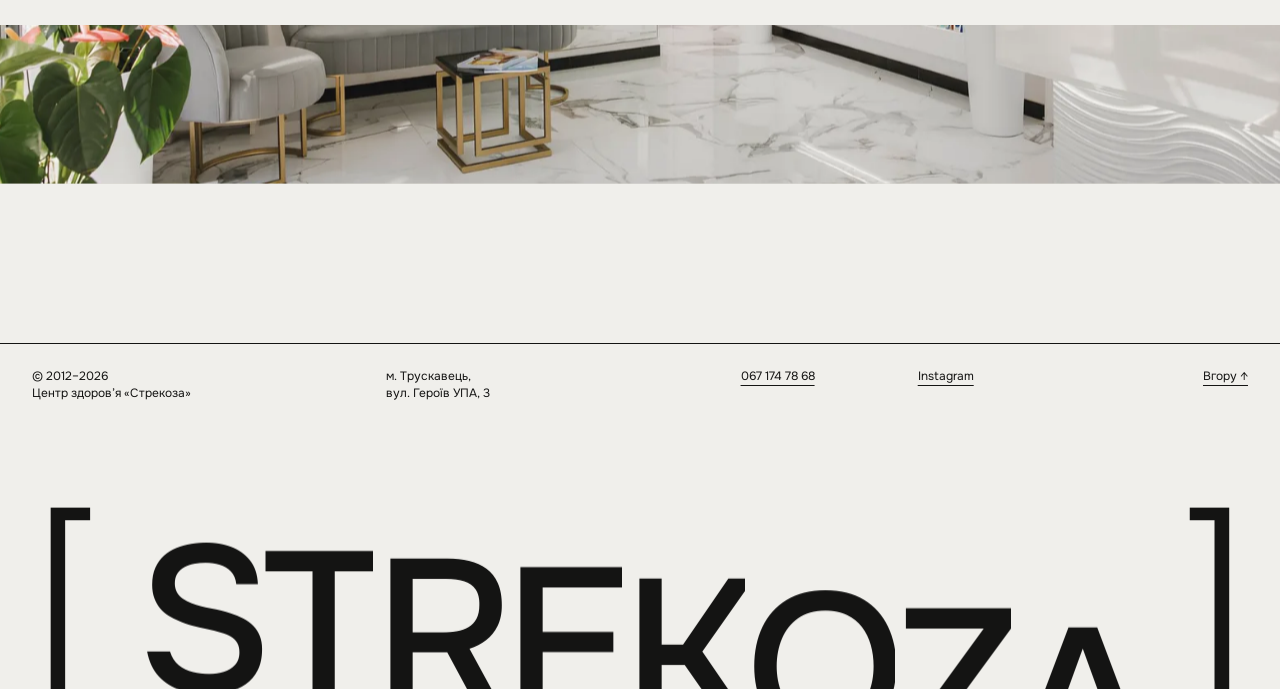
==== commit ae744008: "Add files via upload" ====
--- a/index.html
+++ b/index.html
@@ -25,8 +25,8 @@
     "url": "https://strekozza.com.ua/"
   }
   </script>
-  <script type="module" crossorigin src="./main-t_1rL6k7.js"></script>
-  <link rel="stylesheet" crossorigin href="./main-BMBf6qrz.css">
+  <script type="module" crossorigin src="./main-D-KyuITT.js"></script>
+  <link rel="stylesheet" crossorigin href="./main-BP7BmME6.css">
 </head>
 <body id="top">
   <a class="sr-only" href="#main">Перейти до змісту</a>
@@ -56,19 +56,23 @@
 
     <!-- 01 Перший екран -->
     <section class="section">
-      <div class="wrap mt64"><div class="wordmark" aria-hidden="true"><span>[</span><span>STREKOZA</span><span>]</span></div></div>
+      <div class="wrap mt64"><div class="wordmark" data-hero aria-hidden="true"><span>[</span><span>STREKOZA</span><span>]</span></div></div>
       <div class="g mt32 m-mt32"><h1 class="h-xl ind" style="--c:2;--s:5">16 років турботи про вашу шкіру, здоров’я та красу</h1></div>
-      <div class="g mt32"><p class="lead" style="--c:4;--s:2;--mc:2;--ms:3">Лікарі-дерматологи, сучасні технології та індивідуальні протоколи для обличчя, тіла й лазерних процедур.</p></div>
-      <div class="g mt32 btn-row">
+      <div class="g mt32"><p class="lead" data-hero-fade style="--c:4;--s:2;--mc:2;--ms:3">Лікарі-дерматологи, сучасні технології та індивідуальні протоколи для обличчя, тіла й лазерних процедур.</p></div>
+      <div class="g mt32 btn-row" data-hero-fade>
         <a class="btn ms_booking" href="https://w65318.alteg.io/"><span>Записатися на консультацію</span><span class="arr">→</span></a>
         <a class="obtn" href="#directions"><span>Підібрати процедуру</span><span class="arr">→</span></a>
       </div>
       <figure class="ph ph--wide ph--video mt64">
-        <video class="hero-video" autoplay muted loop playsinline preload="auto" poster="./hero-poster.webp" aria-label="Рецепція центру «Стрекоза»: стіна з моху, вікна в сад">
+        <video class="hero-video" muted loop playsinline preload="none" poster="./hero-poster.webp" aria-label="Рецепція центру «Стрекоза»: стіна з моху, вікна в сад">
           <source src="./hero-960.mp4" type="video/mp4" media="(max-width: 767px)">
           <source src="./hero-1344.mp4" type="video/mp4">
           <source src="./hero-1344.webm" type="video/webm">
         </video>
+        <button class="vplay" type="button" aria-label="Переглянути відео інтер’єру">
+          <svg width="28" height="32" viewBox="0 0 28 32" aria-hidden="true"><path d="M2 2.5v27L26 16z" fill="currentColor"/></svg>
+          <span class="mono">Дивитись</span>
+        </button>
       </figure>
     </section>
 
--- a/main-BP7BmME6.css
+++ b/main-BP7BmME6.css
@@ -0,0 +1 @@
+@font-face{font-family:Onest;font-style:normal;font-display:swap;font-weight:300;src:url(./onest-cyrillic-300-normal-Dcqa6NY4.woff2)format("woff2"),url(./onest-cyrillic-300-normal-C0KwR0uu.woff)format("woff")}@font-face{font-family:Onest;font-style:normal;font-display:swap;font-weight:300;src:url(./onest-latin-300-normal-CQb7Hhx7.woff2)format("woff2"),url(./onest-latin-300-normal-BcBQOVFv.woff)format("woff")}@font-face{font-family:Onest;font-style:normal;font-display:swap;font-weight:400;src:url(./onest-cyrillic-400-normal-BTdD9fLi.woff2)format("woff2"),url(./onest-cyrillic-400-normal-BQq8x-Ju.woff)format("woff")}@font-face{font-family:Onest;font-style:normal;font-display:swap;font-weight:400;src:url(./onest-latin-400-normal-9AYXx_QC.woff2)format("woff2"),url(./onest-latin-400-normal-RaMPE1jb.woff)format("woff")}@font-face{font-family:Onest;font-style:normal;font-display:swap;font-weight:500;src:url(./onest-cyrillic-500-normal-CJRUgmys.woff2)format("woff2"),url(./onest-cyrillic-500-normal-BMFE-GJD.woff)format("woff")}@font-face{font-family:Onest;font-style:normal;font-display:swap;font-weight:500;src:url(./onest-latin-500-normal-2-RsuwM3.woff2)format("woff2"),url(./onest-latin-500-normal-CVP923du.woff)format("woff")}@font-face{font-family:IBM Plex Mono;font-style:normal;font-display:swap;font-weight:400;src:url(./ibm-plex-mono-cyrillic-400-normal-BSMlKf0J.woff2)format("woff2"),url(./ibm-plex-mono-cyrillic-400-normal-CEL4l2ZJ.woff)format("woff")}@font-face{font-family:IBM Plex Mono;font-style:normal;font-display:swap;font-weight:400;src:url(./ibm-plex-mono-latin-400-normal-DMJ8VG8y.woff2)format("woff2"),url(./ibm-plex-mono-latin-400-normal-CvHOgSBP.woff)format("woff")}@font-face{font-family:IBM Plex Mono;font-style:normal;font-display:swap;font-weight:500;src:url(./ibm-plex-mono-cyrillic-500-normal-Bq9vWWag.woff2)format("woff2"),url(./ibm-plex-mono-cyrillic-500-normal-Ael50iVv.woff)format("woff")}@font-face{font-family:IBM Plex Mono;font-style:normal;font-display:swap;font-weight:500;src:url(./ibm-plex-mono-latin-500-normal-DSY6xOcd.woff2)format("woff2"),url(./ibm-plex-mono-latin-500-normal-CB9ihrfo.woff)format("woff")}@property --c{syntax:"<integer>";inherits:false;initial-value:1}@property --s{syntax:"<integer>";inherits:false;initial-value:7}@property --mc{syntax:"<integer>";inherits:false;initial-value:1}@property --ms{syntax:"<integer>";inherits:false;initial-value:4}:root{--bg:#f0efeb;--ink:#141413;--accent:#92241a;--muted:#5e5d59;--rule:#c9c6bf;--stone:#e4e1da;--ph:#d5d2cb;--hover:#dad6ce;--f-sans:"Onest", "Helvetica Neue", Arial, sans-serif;--f-mono:"IBM Plex Mono", ui-monospace, monospace;--cols:7;--pad:32px;--gap:24px;--sec:160px;--maxw:1440px;--vw:min(100vw, var(--maxw));--col:calc((var(--vw) - 2 * var(--pad) - (var(--cols) - 1) * var(--gap)) / var(--cols));--step:calc(var(--col) + var(--gap));--ease:cubic-bezier(.2, .7, .2, 1)}@media (width<=767px){:root{--cols:4;--pad:16px;--gap:10px;--sec:96px}}*,:before,:after{box-sizing:border-box}html{-webkit-text-size-adjust:100%;scroll-behavior:smooth}body{background:var(--bg);color:var(--ink);font-family:var(--f-sans);-webkit-font-smoothing:antialiased;text-rendering:optimizelegibility;margin:0;font-size:16px;line-height:1.5}img{max-width:100%;display:block}figure,h1,h2,h3,p,blockquote,ul,ol{margin:0}ul,ol{padding:0;list-style:none}a{color:var(--ink)}a:hover{color:var(--accent)}button{font:inherit;color:inherit}:focus-visible{outline:2px solid var(--accent);outline-offset:3px}.sr-only{clip:rect(0 0 0 0);white-space:nowrap;width:1px;height:1px;position:absolute;overflow:hidden}.g{grid-template-columns:repeat(var(--cols), minmax(0, 1fr));column-gap:var(--gap);width:100%;max-width:var(--maxw);padding:0 var(--pad);margin:0 auto;display:grid}.g>*{grid-column:var(--c,1) / span var(--s,7);min-width:0}@media (width<=767px){.g>*{grid-column:var(--mc,1) / span var(--ms,4)}}.wrap{width:100%;max-width:var(--maxw);padding:0 var(--pad);margin:0 auto}.section{padding-bottom:var(--sec)}@media (width>=768px){.only-m{display:none!important}}@media (width<=767px){.only-d{display:none!important}}.mt16{margin-top:16px}.mt24{margin-top:24px}.mt32{margin-top:32px}.mt48{margin-top:48px}.mt64{margin-top:64px}.mt96{margin-top:96px}.mt128{margin-top:128px}.mt160{margin-top:160px}@media (width<=767px){.mt32{margin-top:24px}.mt48,.mt64{margin-top:32px}.mt96,.mt128{margin-top:48px}.mt160{margin-top:96px}.m-mt32{margin-top:32px}.m-mt48{margin-top:48px}.m-mt64{margin-top:64px}}.h-xl{letter-spacing:-.035em;font-size:clamp(32px,4.45vw,64px);font-weight:500;line-height:1}.ind{text-indent:var(--step)}.t-28{letter-spacing:-.015em;font-size:28px;font-weight:300;line-height:1.15}.t-22{letter-spacing:-.01em;font-size:22px;font-weight:400;line-height:1.36}.lead{color:var(--muted);font-size:16px;line-height:1.5}.small{color:var(--muted);font-size:12px;line-height:1.45}.mono{font-family:var(--f-mono);letter-spacing:.06em;text-transform:uppercase;font-size:10px;line-height:1.45}.muted{color:var(--muted)}.red{color:var(--accent)}@media (width<=767px){.h-xl{letter-spacing:-.03em;font-size:32px;line-height:1.02}.t-22{line-height:1.3}}.lbl{align-items:center;min-height:16px}.lbl__num{--c:1;--s:1;--ms:1;font-weight:500}.lbl__txt{--c:4;--s:4;--mc:2;--ms:3;letter-spacing:.01em;color:var(--accent);white-space:nowrap;font-size:12px;font-weight:500;line-height:16px}.lbl__num+.lbl__txt{grid-row:1}.crumbs{color:var(--muted)}.btn,.obtn{cursor:pointer;justify-content:space-between;align-items:center;height:52px;text-decoration:none;display:flex}.btn{background:var(--accent);color:var(--bg);border:0;padding:0 18px;font-size:16px;font-weight:500;transition:background-color .3s}.btn:hover{background:var(--ink);color:var(--bg)}.obtn{border:1px solid var(--ink);color:var(--ink);font-family:var(--f-mono);letter-spacing:.06em;text-transform:uppercase;background:0 0;padding:0 12px;font-size:10px;transition:background-color .3s,color .3s}.obtn:hover{background:var(--ink);color:var(--bg)}.obtn--sm{height:36px}@media (width<=767px){.obtn--sm{height:52px}}.arr{font-family:var(--f-mono);transition:transform .35s var(--ease);display:inline-block}a:hover .arr,button:hover .arr{transform:translate(5px)}.btn-row{row-gap:12px}.btn-row>.btn{--c:4;--s:2}.btn-row>.obtn{--c:6;--s:2}.ul{text-underline-offset:5px;text-decoration:underline;text-decoration-thickness:1px;transition:text-decoration-color .3s}.ul:hover{text-decoration-color:#0000}.more{font-size:12px;font-weight:500;line-height:16px;display:inline-block}.ph{background:var(--ph);transition:filter .5s;position:relative;overflow:hidden}.ph img{object-fit:cover;width:100%;height:100%}a:hover .ph,.ph:hover{filter:brightness(.95)}.ph--wide{height:clamp(280px,38.9vw,560px)}.ph--wide img{object-position:center 55%}.ph video{object-fit:cover;width:100%;height:100%;display:block}.ph--app{background:var(--stone)}.ph--app img{object-fit:contain;mix-blend-mode:multiply;filter:brightness(1.07)contrast(1.04);padding:8%}.r-45{aspect-ratio:4/5}.r-11{aspect-ratio:1}.r-43{aspect-ratio:4/3}.ph.r-45 img{object-position:center 20%}.brows{border-bottom:1px solid var(--rule)}.brow{column-gap:var(--gap);border-top:1px solid var(--rule);min-height:64px;color:var(--ink);grid-template-columns:repeat(5,minmax(0,1fr));align-items:center;text-decoration:none;display:grid;position:relative}.brow:before,.brow:after{font-size:28px;font-weight:300;line-height:1;position:absolute;top:50%;transform:translateY(-50%)}.brow:before{content:"[";color:var(--ink);left:0}.brow:after{content:"]";color:var(--ink);right:0}.brow__k{color:var(--muted);grid-column:2}.brow__k--big{font-family:var(--f-sans);letter-spacing:-.02em;text-transform:none;color:var(--ink);font-size:28px;font-weight:500;line-height:1.1}.brow__v{letter-spacing:-.015em;white-space:nowrap;transition:transform .45s var(--ease);grid-column:3/span 3;padding-right:32px;font-size:28px;font-weight:300;line-height:1.15}.brow__v a{color:inherit;text-decoration:none}.brow:hover .brow__v{transform:translate(10px)}.brows--sm .brow__v{font-size:22px}@media (width<=767px){.brow{min-height:52px;padding:14px 0 14px 20px;display:flex}.brow:before,.brow:after{font-size:22px}.brow__k{flex:none;width:72px}.brow__k--big{font-size:16px}.brow__v{white-space:normal;flex:1;padding-right:20px;line-height:1.3;font-size:16px!important}}.header{z-index:20;border-bottom:1px solid var(--ink);background:var(--bg);position:relative}.header__in{align-items:center;height:68px}.logo{--c:1;--s:2;width:max-content;display:block}.logo img{width:auto;height:44px}.nav{--c:3;--s:3;justify-content:space-between;display:flex}.nav a{font-size:16px;text-decoration:none}.nav a[aria-current]{color:var(--accent)}.header__cta{--c:7;--s:1;height:44px}.burger{display:none}@media (width<=1023px){.nav{--c:3;--s:4}.header__cta{display:none}}@media (width<=767px){.header__in{justify-content:space-between;height:60px;display:flex}.logo img{height:36px}.nav{display:none}.burger{border:1px solid var(--ink);cursor:pointer;background:0 0;flex-direction:column;justify-content:center;align-items:center;gap:5px;width:44px;height:44px;padding:0;display:flex}.burger span{background:var(--ink);width:16px;height:1px;transition:transform .3s var(--ease);display:block}.menu-open .burger span:first-child{transform:translateY(3px)rotate(45deg)}.menu-open .burger span:last-child{transform:translateY(-3px)rotate(-45deg)}}.mmenu{z-index:19;background:var(--bg);opacity:0;visibility:hidden;flex-direction:column;padding:32px 16px;transition:opacity .3s,visibility .3s;display:flex;position:fixed;inset:61px 0 0}.menu-open .mmenu{opacity:1;visibility:visible}.menu-open{overflow:hidden}.mmenu a.mmenu__link{border-top:1px solid var(--rule);letter-spacing:-.03em;align-items:baseline;gap:0;padding:16px 0;font-size:32px;font-weight:500;line-height:1;text-decoration:none;display:flex}.mmenu a.mmenu__link span{flex:none;width:92px}.mmenu .btn{margin-top:32px}.wordmark{letter-spacing:-.05em;white-space:nowrap;justify-content:space-between;align-items:flex-start;font-size:min(16.39vw,236px);font-weight:500;line-height:.8;display:flex}.wordmark>span:first-child,.wordmark>span:last-child{letter-spacing:0;font-weight:300}@media (width<=767px){.wordmark{align-items:center;font-size:60px}}.footer{border-top:1px solid var(--ink);padding:24px 0 0;overflow:hidden}.footer__row{row-gap:8px;font-size:12px;line-height:1.45}.footer__row>:first-child{--c:1;--s:2}.footer__row>:nth-child(2){--c:3;--s:1}.footer__row>:nth-child(3){--c:5;--s:1}.footer__row>:nth-child(4){--c:6;--s:1}.footer__row>:nth-child(5){--c:7;--s:1;justify-self:end}.footer .wordmark{margin-top:118px}@media (width<=767px){.footer{padding-top:16px}.footer__row>:first-child{--ms:4}.footer__row>:nth-child(2){--mc:1;--ms:4}.footer__row>:nth-child(3),.footer__row>:nth-child(4){--mc:1;--ms:2}.footer__row>:nth-child(5){display:none}.footer .wordmark{margin:48px 0 32px}}.card{color:var(--ink);text-decoration:none;display:block}.card__name{margin-top:16px;font-size:16px;font-weight:500;line-height:1.3;transition:color .3s}.card__role{color:var(--muted);margin-top:2px;font-size:12px;line-height:1.45}.card:hover .card__name{color:var(--accent)}.card .more{margin-top:16px}@media (width<=767px){.card .more{margin-top:8px}}.price{border-bottom:1px solid var(--ink)}.price details{border-top:1px solid var(--ink)}.price summary{column-gap:var(--gap);cursor:pointer;grid-template-columns:repeat(7,minmax(0,1fr));align-items:baseline;padding:32px 0;list-style:none;display:grid}.price summary::-webkit-details-marker{display:none}.price__g{letter-spacing:-.015em;grid-column:1/span 3;font-size:28px;font-weight:300;line-height:1.15;transition:color .3s}.price__n{color:var(--muted);grid-column:6}.price__sign{grid-column:7;justify-self:end;font-size:28px;font-weight:300;line-height:1;transition:color .3s}.price__sign:before{content:"+"}details[open] .price__sign:before{content:"−"}.price summary:hover .price__g,.price summary:hover .price__sign{color:var(--accent)}.prow{column-gap:var(--gap);border-top:1px solid var(--rule);grid-template-columns:repeat(7,minmax(0,1fr));align-items:baseline;padding:32px 0;display:grid}.prow__ix{color:var(--muted);grid-column:1;transition:color .3s}.prow__main{grid-column:2/span 4}.prow__nm{letter-spacing:-.01em;transition:transform .45s var(--ease), color .3s;font-size:22px;line-height:1.2}.prow__note{color:var(--muted);margin-top:6px;font-size:16px;line-height:1.5}.prow__dur{color:var(--muted);grid-column:6}.prow__pr{white-space:nowrap;grid-column:7;justify-self:end;font-size:22px;line-height:1.2}.prow:hover .prow__nm{color:var(--accent);transform:translate(10px)}.prow:hover .prow__ix{color:var(--accent)}@media (width<=767px){.price summary{align-items:center;min-height:64px;padding:16px 0;display:flex}.price__g{flex:1;font-size:22px;line-height:1.2}.price__n{margin-right:16px}.price__sign{text-align:right;width:20px;font-size:22px}.prow{grid-template-columns:82px minmax(0,1fr) auto;grid-template-areas:"ix main main"".dur pr";gap:8px 10px;padding:16px 0}.prow__ix{grid-area:ix}.prow__main{grid-area:main}.prow__nm{font-size:16px;line-height:1.3}.prow__note{margin-top:4px;font-size:12px;line-height:1.45}.prow__dur{grid-area:dur}.prow__pr{grid-area:pr;font-size:16px;font-weight:500}}.nrow{grid-template-columns:repeat(var(--cols), minmax(0, 1fr));column-gap:var(--gap);border-top:1px solid var(--rule);align-items:baseline;padding:32px 0;display:grid}.nrow:last-child{border-bottom:1px solid var(--rule)}.nrow>:first-child{color:var(--muted);grid-column:1}.nrow>:last-child{letter-spacing:-.01em;grid-column:3/span 4;font-size:22px;line-height:1.3}@media (width<=767px){.nrow{padding:16px 0}.nrow>:last-child{grid-column:2/span 3;font-size:16px;line-height:1.4}}.marq-wrap{border-top:1px solid var(--ink);border-bottom:1px solid var(--ink);overflow:hidden}.marq{width:max-content;animation:40s linear infinite marq;display:flex}.marq-wrap:hover .marq{animation-play-state:paused}.marq__it{border-right:1px solid var(--rule);text-align:center;flex:none;justify-content:center;align-items:center;width:200px;height:120px;font-size:16px;font-weight:500;line-height:1.15;display:flex}.marq__it img{mix-blend-mode:multiply;max-width:136px;max-height:40px}.marq__it--caps{letter-spacing:.16em}@keyframes marq{0%{transform:translate(0)}to{transform:translate(-50%)}}@media (width<=767px){.marq__it{width:150px;height:88px;font-size:12px;line-height:1.2}.marq__it img{max-width:110px;max-height:32px}}.tabs{border-top:1px solid var(--ink);border-bottom:1px solid var(--rule);flex-wrap:wrap;gap:12px 32px;padding:24px 0;display:flex}.tab{cursor:pointer;letter-spacing:.01em;white-space:nowrap;text-underline-offset:5px;background:0 0;border:0;min-height:24px;padding:0;font-size:12px;font-weight:500;line-height:16px;text-decoration-thickness:1px}.tab:hover{color:var(--accent)}.tab[aria-pressed=true]{text-decoration-line:underline}.tab .mono{color:var(--muted)}@media (width<=767px){.tabs{gap:12px 24px;padding:20px 0}.tab{min-height:32px}}@media (prefers-reduced-motion:no-preference){.js [data-reveal]{opacity:0;transform:translateY(24px)}}@media (prefers-reduced-motion:reduce){*,:before,:after{scroll-behavior:auto!important;transition:none!important;animation:none!important}}.acc-row{--accw:calc((var(--vw) - 2 * var(--pad) - 144px) * 560 / 1232);gap:24px;height:560px;display:flex}.acc{background:var(--stone);color:var(--ink);transition:flex-basis .6s var(--ease), background-color .4s ease;flex:0 0 calc(9.09091% - 13.0909px);text-decoration:none;position:relative;overflow:hidden}.acc.is-open{flex-basis:calc(45.4545% - 65.4545px)}.acc:hover{background:var(--hover);color:var(--ink)}.acc__num{color:var(--muted);transition:opacity .3s;position:absolute;top:16px;left:16px}.acc__vert{writing-mode:vertical-rl;white-space:nowrap;letter-spacing:-.01em;font-size:22px;font-weight:300;line-height:1;transition:opacity .3s;position:absolute;bottom:20px;left:16px;transform:rotate(180deg)}.acc__open{width:var(--accw);opacity:0;pointer-events:none;transition:opacity .3s;position:absolute;top:0;bottom:0;left:0}.acc.is-open .acc__open{opacity:1;transition:opacity .5s .25s}.acc.is-open .acc__num,.acc.is-open .acc__vert{opacity:0}.acc__ph{background:#c3bfb7;width:100%;height:340px;position:absolute;top:0;left:0}.acc__lbl{color:var(--accent);font-weight:500;position:absolute;top:362px;left:20px}.acc__name{letter-spacing:-.025em;font-size:28px;line-height:1.05;position:absolute;top:392px;left:20px;right:20px}.acc__desc{width:min(400px,100% - 40px);color:var(--muted);position:absolute;top:444px;left:20px}.acc__go{font-weight:500;position:absolute;bottom:22px;left:20px}.dir-help{align-items:center}.dir-help__go{font-size:16px;font-weight:500}.dir-list{border-bottom:1px solid var(--rule)}.dir-row{border-top:1px solid var(--rule);color:var(--ink);align-items:flex-start;padding:16px 0;text-decoration:none;display:flex}.dir-row>.mono{width:92px;color:var(--muted);flex:none;padding-top:6px}.dir-row__t{flex:1;min-width:0;padding-right:12px}.dir-row__n{letter-spacing:-.01em;font-size:22px;line-height:1.2;display:block}.dir-row .small{margin-top:4px;display:block}.dir-row .ph{flex:none;width:72px;height:72px}.tech{align-items:start}.tech .card:first-child{--c:1;--s:1;align-self:end}.tech .card:nth-child(2){--c:3;--s:3}.tech .card:nth-child(3){--c:6;--s:1}.tech .card:nth-child(4){--c:7;--s:1;align-self:end}@media (width<=767px){.tech{grid-template-columns:1fr 1fr;row-gap:32px}.tech .card{grid-column:auto!important;align-self:start!important}.tech .card:first-child{order:4}.tech .ph{aspect-ratio:auto;height:170px}}.hteam{align-items:start}.hteam .card:first-child{--c:1;--s:1}.hteam .card:nth-child(2){--c:2;--s:1;align-self:end}.hteam .card:nth-child(3){--c:3;--s:2}.hteam .card:nth-child(4){--c:6;--s:1;align-self:end}.hteam .card:nth-child(5){--c:7;--s:1}@media (width<=767px){.hteam{grid-template-columns:1fr 1fr;row-gap:32px}.hteam .card{grid-column:auto!important;align-self:start!important}.hteam .card:nth-child(3){order:-2}.hteam .card:nth-child(4){order:-1}.hteam .card:nth-child(2){order:3}.hteam .ph{aspect-ratio:auto;height:220px}}.rev__q{letter-spacing:-.02em;text-transform:uppercase;max-width:1043px;min-height:2em;font-size:clamp(32px,4.45vw,64px);font-weight:500;line-height:1}.rev__q span{color:var(--accent)}.rev__rule{background:var(--ink);height:1px}.rev__row{align-items:start}.rev__rate{--c:1;--s:1;grid-row:1}.rev__au{--c:3;--s:1;grid-row:1}.rev__tx{--c:4;--s:3;grid-row:1/span 2}.rev__ct{--c:7;--s:1;grid-row:1}.rev__gb{--c:1;--s:2;grid-row:2;margin-top:24px}.rev__big{letter-spacing:-.015em;font-size:28px;line-height:1.1}.rev__stars{letter-spacing:.2em;color:var(--accent);margin-top:12px;font-size:12px;line-height:1.2}.rev__arrows{gap:8px;margin-top:16px;display:flex}.rev__arrows button{justify-content:center;width:52px;height:52px;padding:0;font-size:16px}@media (width<=767px){.rev__q{letter-spacing:-.03em;min-height:0;font-size:32px;line-height:1.02}.rev__au{--mc:1;--ms:2}.rev__rate{--mc:3;--ms:2}.rev__tx{grid-row:2;margin-top:24px}.rev__ct{flex-direction:row-reverse;grid-row:3;justify-content:flex-end;align-items:center;gap:12px;margin-top:32px;display:flex}.rev__ct .rev__arrows{margin-top:0}.rev__gb{grid-row:4;margin-top:32px}.rev__big{font-size:22px}.rev__stars,.rev__au .mono{margin-top:6px}}.cards{align-items:start;row-gap:64px}.cards>*{grid-column:span 1!important}.cards .ph{aspect-ratio:auto;height:220px}.cards--app .ph{height:176px}[hidden]{display:none!important}@media (width<=1023px) and (width>=768px){.cards{grid-template-columns:repeat(4,minmax(0,1fr))}}@media (width<=767px){.cards{grid-template-columns:1fr 1fr;row-gap:32px}.cards--app .ph{height:170px}}.apps{align-items:start}.apps .ph{aspect-ratio:auto;height:176px}@media (width<=767px){.apps{grid-template-columns:1fr 1fr;row-gap:32px}.apps>*{grid-column:auto!important}.apps .ph{height:170px}}.masters{align-items:start}.masters>:first-child{--c:1;--s:1;align-self:end}.masters>:nth-child(2){--c:3;--s:2}.masters>:nth-child(3){--c:6;--s:1}@media (width<=767px){.masters{grid-template-columns:1fr 1fr;row-gap:32px}.masters>*{grid-column:auto!important;align-self:start!important}.masters .ph{aspect-ratio:auto;height:220px}}.lbl--crumbs{row-gap:24px}.lbl--crumbs>.crumbs{--c:1;--s:3;--ms:4}.page-h1{font-size:clamp(40px,4.45vw,64px)}@media (width<=767px){.page-h1{letter-spacing:-.035em;text-indent:0;font-size:40px;line-height:1}}.spec{align-items:start}.spec>:first-child{--c:3;--s:2}.spec>:nth-child(2){--c:5;--s:2;margin-top:160px}.spec .ph{aspect-ratio:auto;height:470px}.spec__exp{margin-top:16px;font-weight:500}.spec__exp+.card__name{margin-top:4px}.spec__bio{margin-top:16px}@media (width<=767px){.spec{grid-template-columns:1fr 1fr}.spec>*{grid-column:auto!important;margin-top:0!important}.spec .ph{height:220px}.spec__bio{margin-top:12px;font-size:12px}}.nf .wordmark span:nth-child(2){color:var(--accent)}@media (width<=767px){.nf .wordmark{font-size:96px}}.btn,.obtn{white-space:nowrap;gap:12px}@media (width>=768px) and (width<=1199px){.g>.brows{grid-column:1/-1!important}.brow__v{white-space:normal;font-size:22px}.btn-row>.btn{--c:2;--s:3}.btn-row>.obtn{--c:5;--s:3}.g>a.btn[style],.g>a.obtn[style]{grid-column:3/span 3!important}.dir-help__go{margin-top:16px;grid-column:1/-1!important}.h-xl.ind{text-indent:0}.g>.h-xl[style]{grid-column:1/-1!important}}.ph--video{cursor:pointer}.vplay{cursor:pointer;color:#fff;-webkit-backdrop-filter:blur(4px);backdrop-filter:blur(4px);width:84px;height:84px;transition:background-color .3s ease, border-color .3s ease, opacity .4s ease, transform .5s var(--ease);background:#1414132e;border:1px solid #ffffffd9;border-radius:50%;justify-content:center;align-items:center;padding:0;display:flex;position:absolute;top:50%;left:50%;transform:translate(-50%,-50%)}.vplay svg{width:18px;height:20px;margin-left:4px}.vplay .mono{display:none}.vplay:hover{background:var(--accent);border-color:var(--accent);transform:translate(-50%,-50%)scale(1.06)}.is-playing .vplay{opacity:0;pointer-events:none;transform:translate(-50%,-50%)scale(.9)}@media (width<=767px){.vplay{width:64px;height:64px}.vplay svg{width:14px;height:16px;margin-left:3px}}.w{text-indent:0;vertical-align:top;margin-bottom:-.1em;padding-bottom:.1em;display:inline-block;overflow:hidden}.wi{will-change:transform;display:inline-block}.wordmark .w{margin-bottom:0;padding-bottom:0}@media (prefers-reduced-motion:no-preference){.js [data-hero],.js [data-hero-fade],.js main h1.h-xl{visibility:hidden}}.header{transition:transform .45s var(--ease);position:sticky;top:0}.header.is-hidden{transform:translateY(-100%)}.menu-open .header{transform:none}.card .ph img{transition:transform .8s var(--ease)}.card:hover .ph img{transform:scale(1.04)}@media (width>=768px){.ph--video.is-expand{--p:0;--h0:clamp(280px, 38.9vw, 560px);--ix:calc((50% - min(50%, 720px) + var(--pad)) * (1 - var(--p)));height:100svh;clip-path:inset(0 var(--ix) calc((100svh - var(--h0)) * (1 - var(--p))) var(--ix));background:0 0;filter:none!important}.ph--video.is-expand video{transform:translateY(calc((100svh - var(--h0)) / -2 * (1 - var(--p)))) scale(calc(1.08 - .08 * var(--p)));transform-origin:50%}.ph--video.is-expand .vplay{top:calc((var(--h0) + (100svh - var(--h0)) * var(--p)) / 2)}}.ph--wide:not(.ph--video) img{height:112%;position:absolute;top:-6%;left:0}
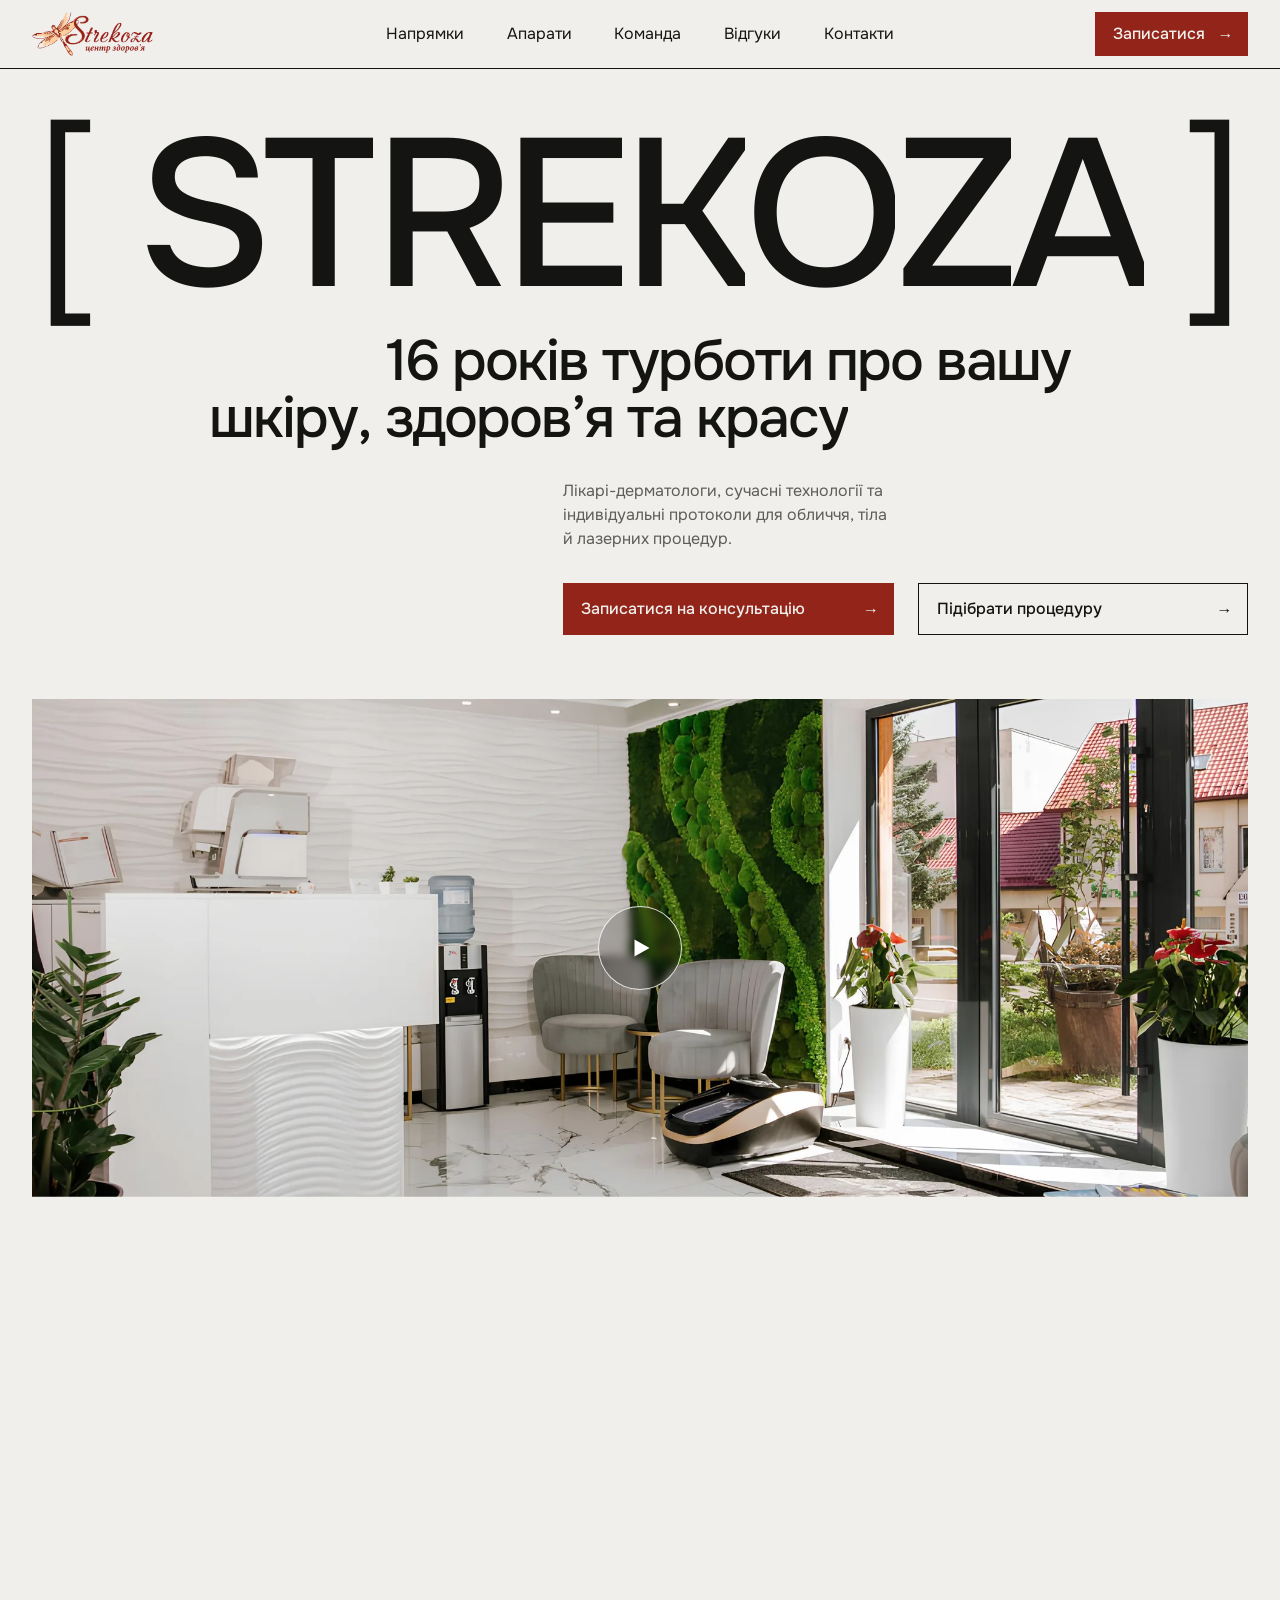
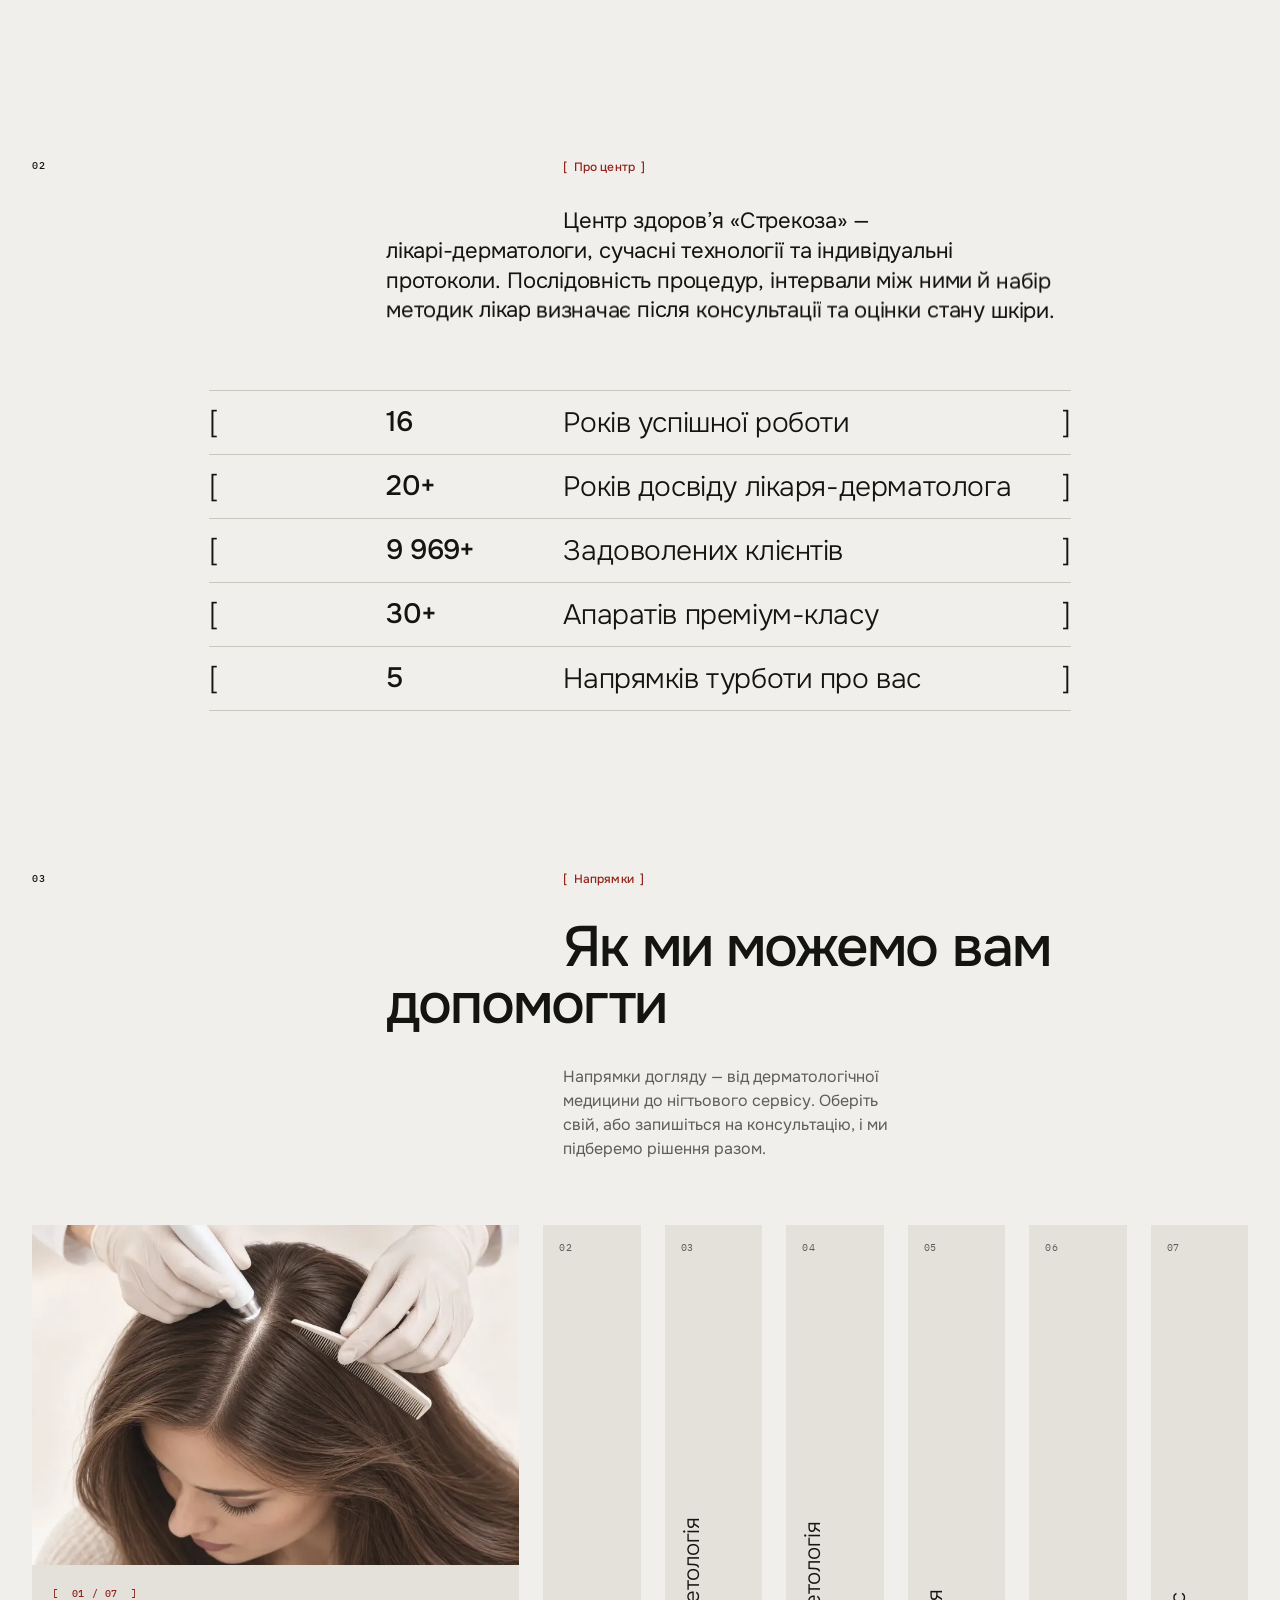
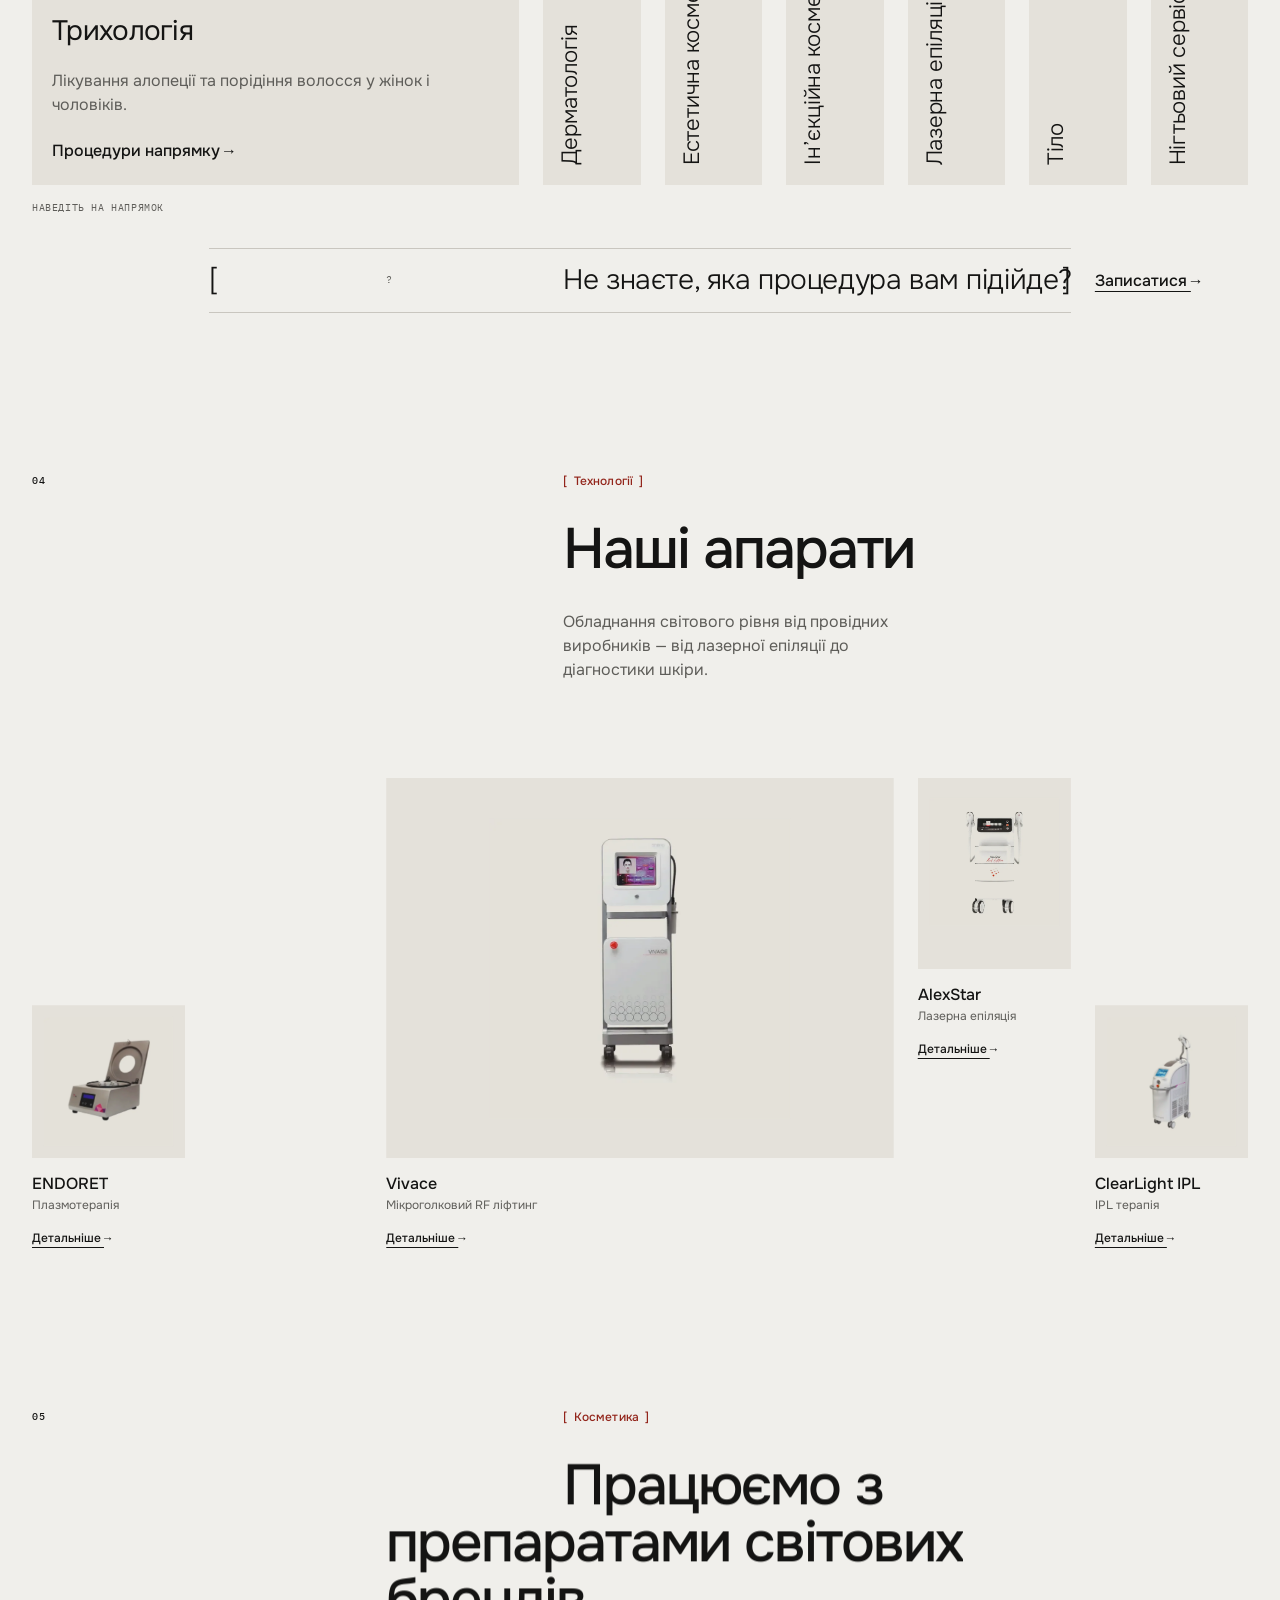
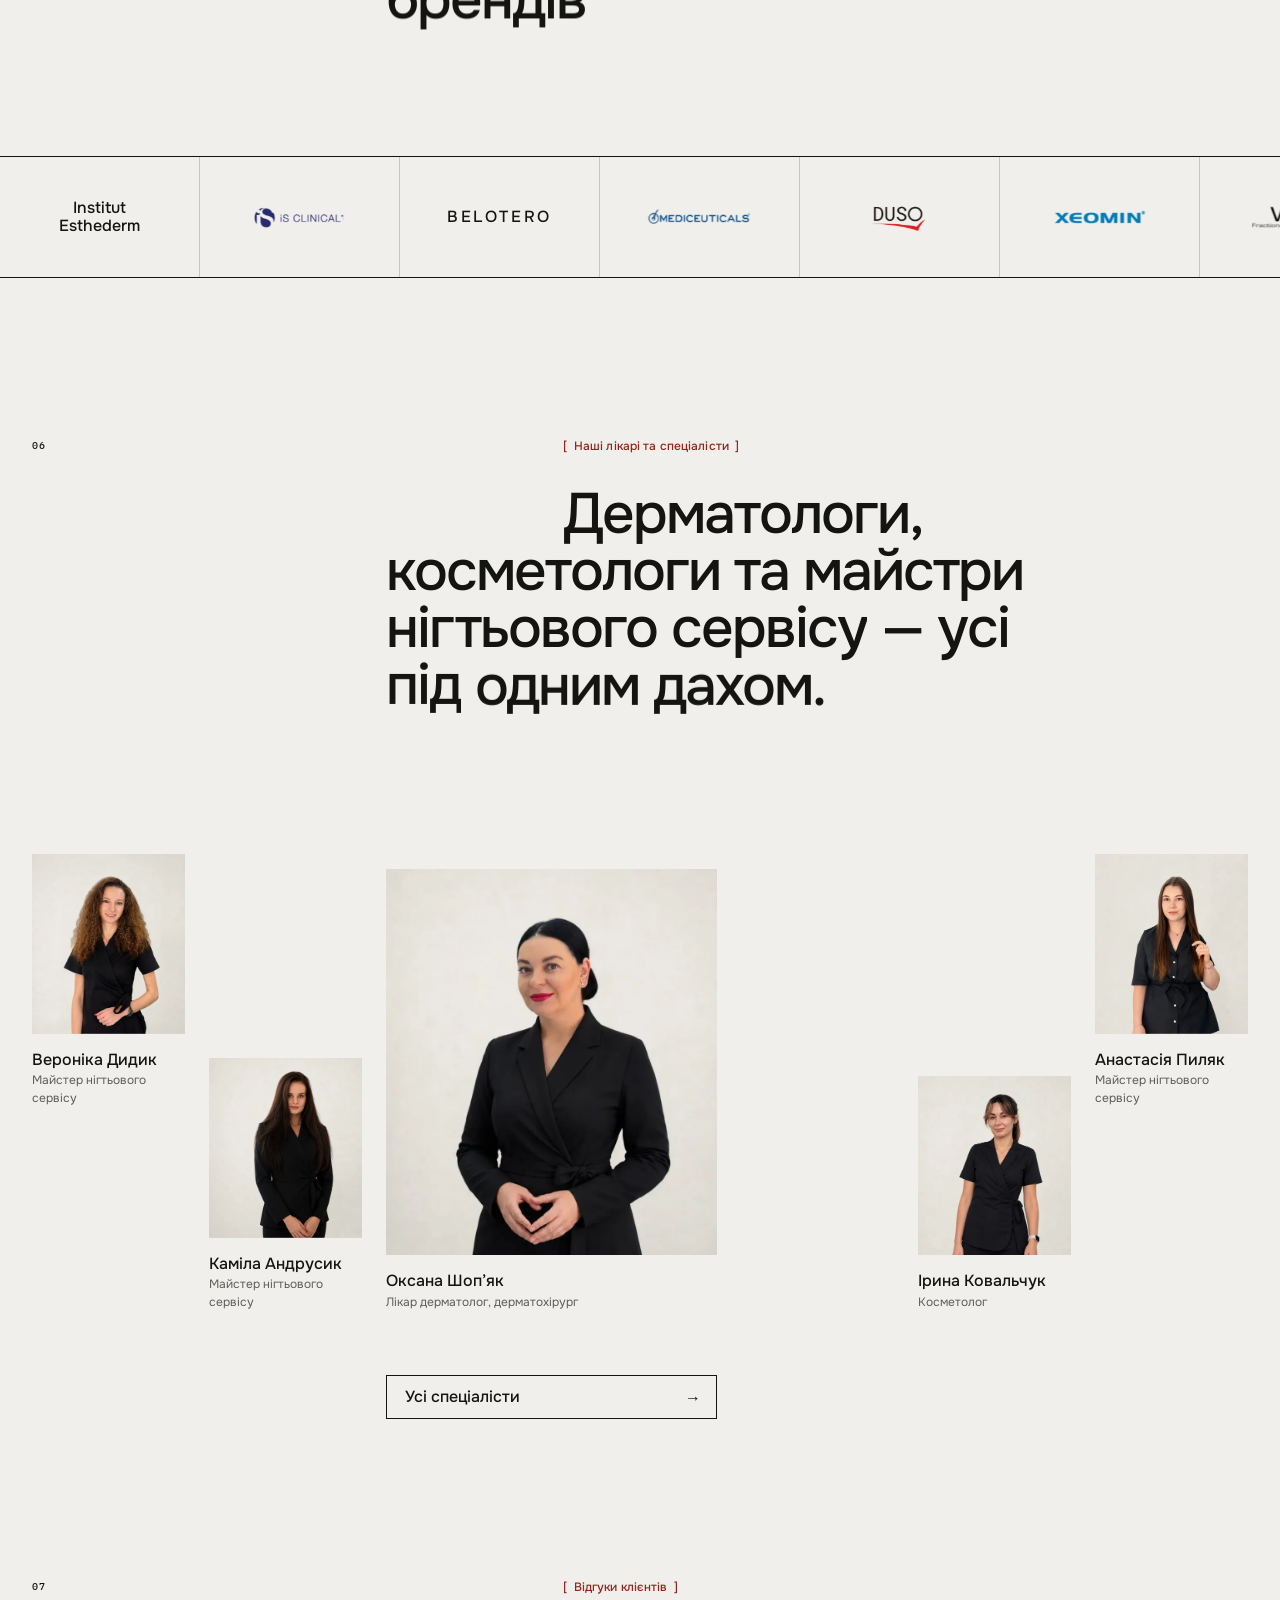
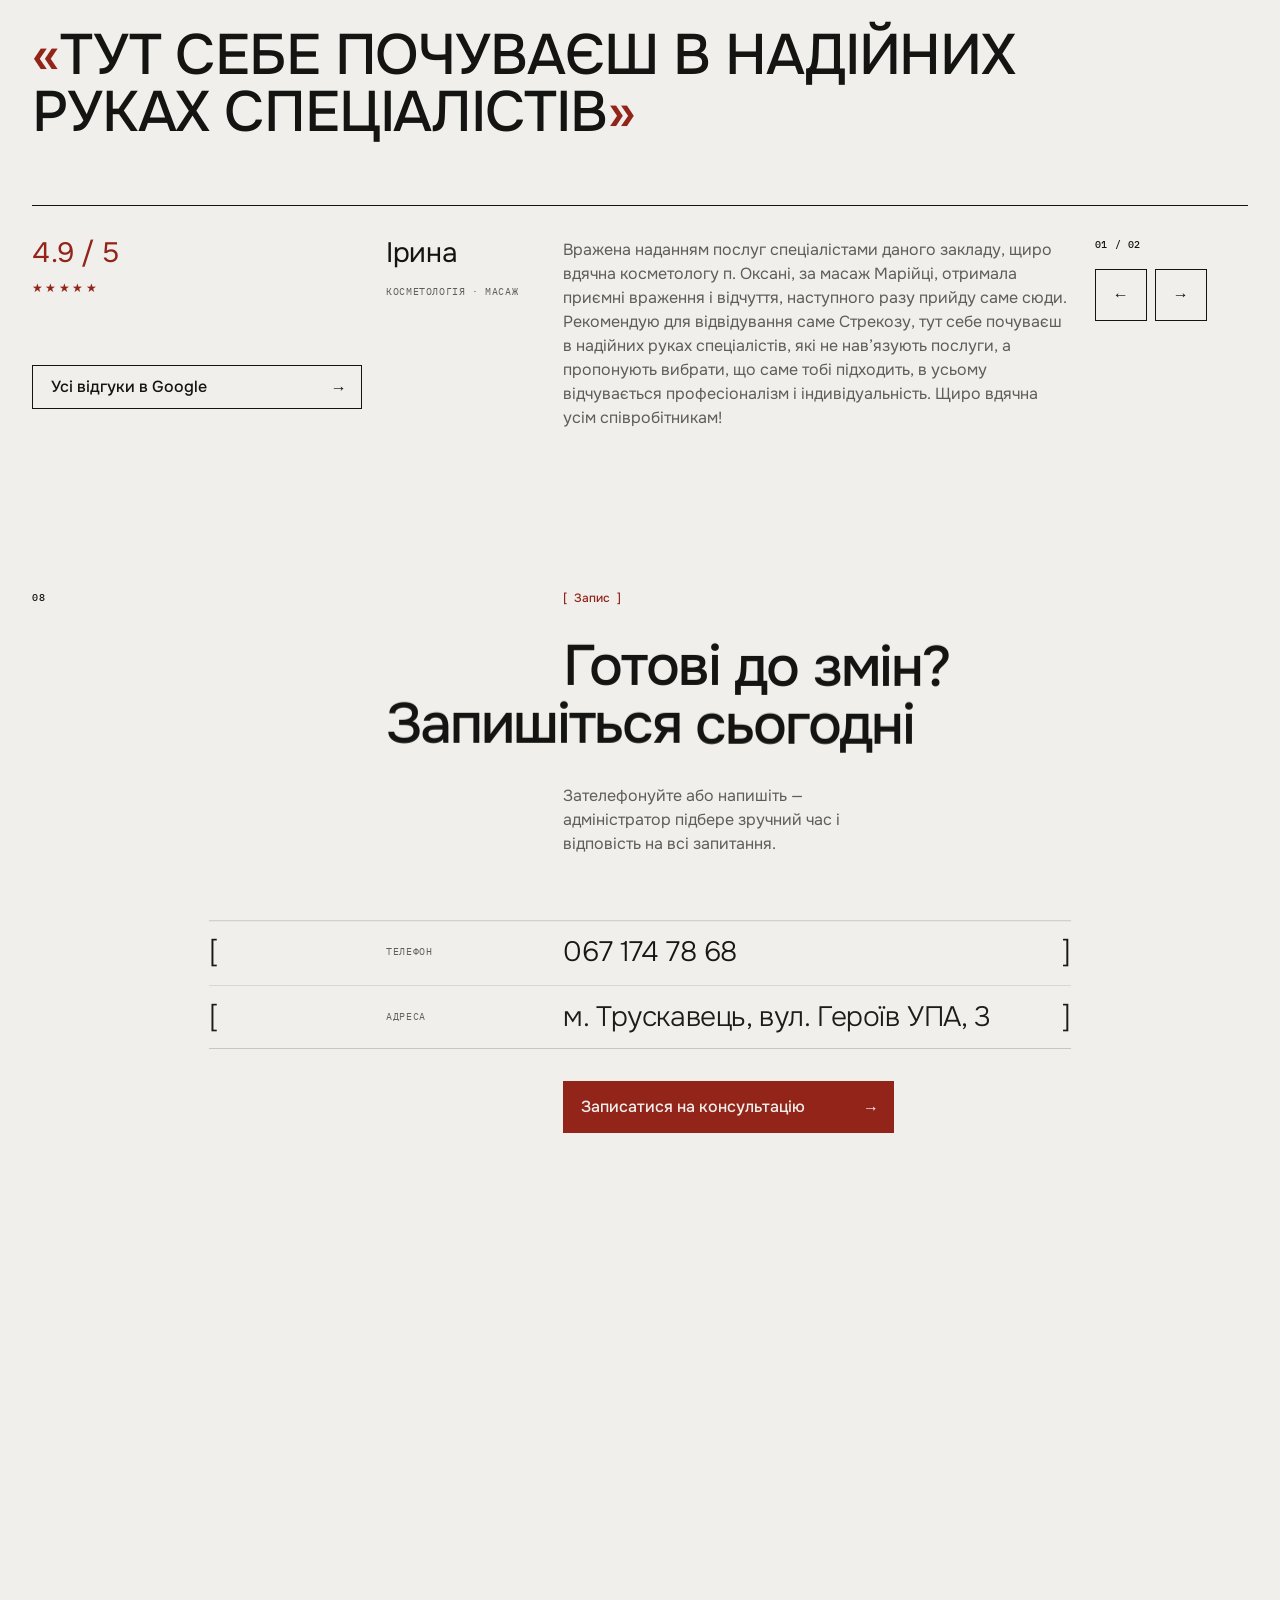
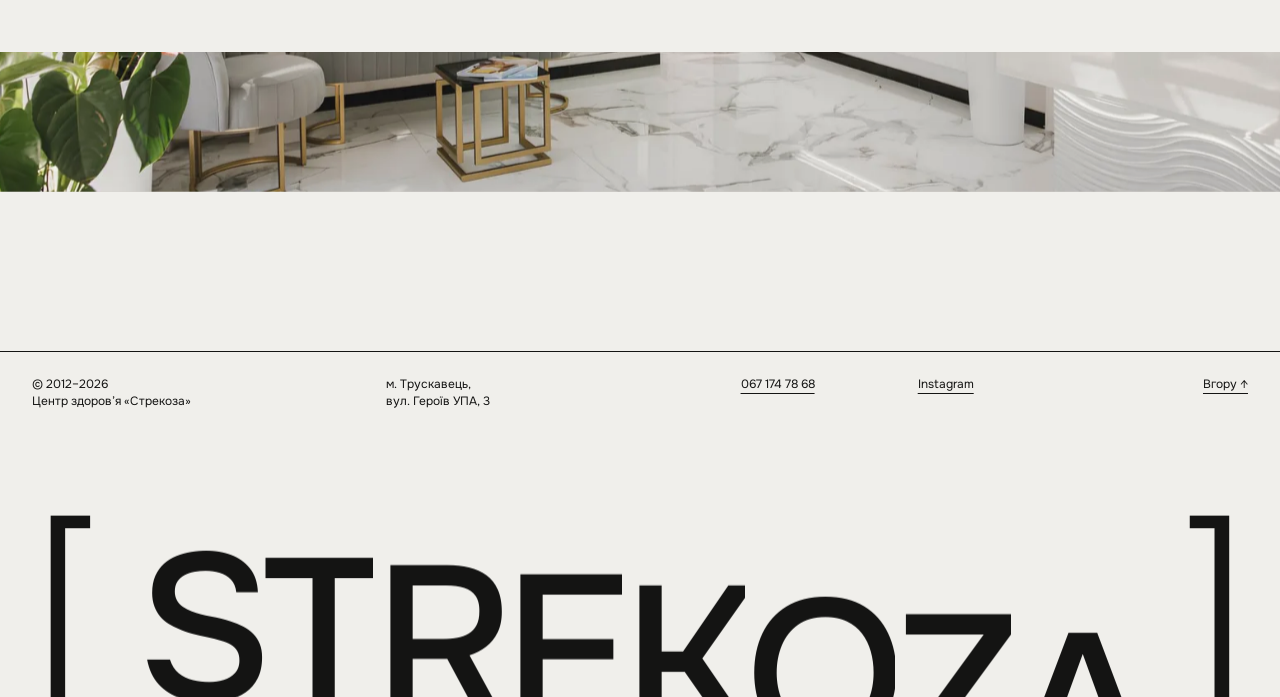
==== commit 6141e595: "Add files via upload" ====
--- a/index.html
+++ b/index.html
@@ -25,8 +25,8 @@
     "url": "https://strekozza.com.ua/"
   }
   </script>
-  <script type="module" crossorigin src="./main-D-KyuITT.js"></script>
-  <link rel="stylesheet" crossorigin href="./main-BP7BmME6.css">
+  <script type="module" crossorigin src="./main-DNVCBdoo.js"></script>
+  <link rel="stylesheet" crossorigin href="./main-SYfe_Xdn.css">
 </head>
 <body id="top">
   <a class="sr-only" href="#main">Перейти до змісту</a>
--- a/main-SYfe_Xdn.css
+++ b/main-SYfe_Xdn.css
@@ -0,0 +1 @@
+@font-face{font-family:Onest;font-style:normal;font-display:swap;font-weight:300;src:url(./onest-cyrillic-300-normal-Dcqa6NY4.woff2)format("woff2"),url(./onest-cyrillic-300-normal-C0KwR0uu.woff)format("woff")}@font-face{font-family:Onest;font-style:normal;font-display:swap;font-weight:300;src:url(./onest-latin-300-normal-CQb7Hhx7.woff2)format("woff2"),url(./onest-latin-300-normal-BcBQOVFv.woff)format("woff")}@font-face{font-family:Onest;font-style:normal;font-display:swap;font-weight:400;src:url(./onest-cyrillic-400-normal-BTdD9fLi.woff2)format("woff2"),url(./onest-cyrillic-400-normal-BQq8x-Ju.woff)format("woff")}@font-face{font-family:Onest;font-style:normal;font-display:swap;font-weight:400;src:url(./onest-latin-400-normal-9AYXx_QC.woff2)format("woff2"),url(./onest-latin-400-normal-RaMPE1jb.woff)format("woff")}@font-face{font-family:Onest;font-style:normal;font-display:swap;font-weight:500;src:url(./onest-cyrillic-500-normal-CJRUgmys.woff2)format("woff2"),url(./onest-cyrillic-500-normal-BMFE-GJD.woff)format("woff")}@font-face{font-family:Onest;font-style:normal;font-display:swap;font-weight:500;src:url(./onest-latin-500-normal-2-RsuwM3.woff2)format("woff2"),url(./onest-latin-500-normal-CVP923du.woff)format("woff")}@font-face{font-family:IBM Plex Mono;font-style:normal;font-display:swap;font-weight:400;src:url(./ibm-plex-mono-cyrillic-400-normal-BSMlKf0J.woff2)format("woff2"),url(./ibm-plex-mono-cyrillic-400-normal-CEL4l2ZJ.woff)format("woff")}@font-face{font-family:IBM Plex Mono;font-style:normal;font-display:swap;font-weight:400;src:url(./ibm-plex-mono-latin-400-normal-DMJ8VG8y.woff2)format("woff2"),url(./ibm-plex-mono-latin-400-normal-CvHOgSBP.woff)format("woff")}@font-face{font-family:IBM Plex Mono;font-style:normal;font-display:swap;font-weight:500;src:url(./ibm-plex-mono-cyrillic-500-normal-Bq9vWWag.woff2)format("woff2"),url(./ibm-plex-mono-cyrillic-500-normal-Ael50iVv.woff)format("woff")}@font-face{font-family:IBM Plex Mono;font-style:normal;font-display:swap;font-weight:500;src:url(./ibm-plex-mono-latin-500-normal-DSY6xOcd.woff2)format("woff2"),url(./ibm-plex-mono-latin-500-normal-CB9ihrfo.woff)format("woff")}@property --c{syntax:"<integer>";inherits:false;initial-value:1}@property --s{syntax:"<integer>";inherits:false;initial-value:7}@property --mc{syntax:"<integer>";inherits:false;initial-value:1}@property --ms{syntax:"<integer>";inherits:false;initial-value:4}:root{--bg:#f0efeb;--ink:#141413;--accent:#92241a;--muted:#5e5d59;--rule:#c9c6bf;--stone:#e4e1da;--ph:#d5d2cb;--hover:#dad6ce;--f-sans:"Onest", "Helvetica Neue", Arial, sans-serif;--f-mono:"IBM Plex Mono", ui-monospace, monospace;--cols:7;--pad:32px;--gap:24px;--sec:160px;--maxw:1440px;--vw:min(100vw, var(--maxw));--col:calc((var(--vw) - 2 * var(--pad) - (var(--cols) - 1) * var(--gap)) / var(--cols));--step:calc(var(--col) + var(--gap));--ease:cubic-bezier(.2, .7, .2, 1)}@media (width<=767px){:root{--cols:4;--pad:16px;--gap:10px;--sec:96px}}*,:before,:after{box-sizing:border-box}html{-webkit-text-size-adjust:100%;scroll-behavior:smooth}body{background:var(--bg);color:var(--ink);font-family:var(--f-sans);-webkit-font-smoothing:antialiased;text-rendering:optimizelegibility;margin:0;font-size:16px;line-height:1.5}img{max-width:100%;display:block}figure,h1,h2,h3,p,blockquote,ul,ol{margin:0}ul,ol{padding:0;list-style:none}a{color:var(--ink)}a:hover{color:var(--accent)}button{font:inherit;color:inherit}:focus-visible{outline:2px solid var(--accent);outline-offset:3px}.sr-only{clip:rect(0 0 0 0);white-space:nowrap;width:1px;height:1px;position:absolute;overflow:hidden}.g{grid-template-columns:repeat(var(--cols), minmax(0, 1fr));column-gap:var(--gap);width:100%;max-width:var(--maxw);padding:0 var(--pad);margin:0 auto;display:grid}.g>*{grid-column:var(--c,1) / span var(--s,7);min-width:0}@media (width<=767px){.g>*{grid-column:var(--mc,1) / span var(--ms,4)}}.wrap{width:100%;max-width:var(--maxw);padding:0 var(--pad);margin:0 auto}.section{padding-bottom:var(--sec)}@media (width>=768px){.only-m{display:none!important}}@media (width<=767px){.only-d{display:none!important}}.mt16{margin-top:16px}.mt24{margin-top:24px}.mt32{margin-top:32px}.mt48{margin-top:48px}.mt64{margin-top:64px}.mt96{margin-top:96px}.mt128{margin-top:128px}.mt160{margin-top:160px}@media (width<=767px){.mt32{margin-top:24px}.mt48,.mt64{margin-top:32px}.mt96,.mt128{margin-top:48px}.mt160{margin-top:96px}.m-mt32{margin-top:32px}.m-mt48{margin-top:48px}.m-mt64{margin-top:64px}}.h-xl{letter-spacing:-.035em;font-size:clamp(32px,4.45vw,64px);font-weight:500;line-height:1}.ind{text-indent:var(--step)}.t-28{letter-spacing:-.015em;font-size:28px;font-weight:300;line-height:1.15}.t-22{letter-spacing:-.01em;font-size:22px;font-weight:400;line-height:1.36}.lead{color:var(--muted);font-size:16px;line-height:1.5}.small{color:var(--muted);font-size:12px;line-height:1.45}.mono{font-family:var(--f-mono);letter-spacing:.06em;text-transform:uppercase;font-size:10px;line-height:1.45}.muted{color:var(--muted)}.red{color:var(--accent)}@media (width<=767px){.h-xl{letter-spacing:-.03em;font-size:32px;line-height:1.02}.t-22{line-height:1.3}}.lbl{align-items:center;min-height:16px}.lbl__num{--c:1;--s:1;--ms:1;font-weight:500}.lbl__txt{--c:4;--s:4;--mc:2;--ms:3;letter-spacing:.01em;color:var(--accent);white-space:nowrap;font-size:12px;font-weight:500;line-height:16px}.lbl__num+.lbl__txt{grid-row:1}.crumbs{color:var(--muted)}.btn,.obtn{cursor:pointer;justify-content:space-between;align-items:center;height:52px;text-decoration:none;display:flex}.btn{background:var(--accent);color:var(--bg);border:0;padding:0 18px;font-size:16px;font-weight:500;transition:background-color .3s}.btn:hover{background:var(--ink);color:var(--bg)}.obtn{border:1px solid var(--ink);color:var(--ink);background:0 0;padding:0 18px;font-size:16px;font-weight:500;transition:background-color .3s,color .3s}.obtn:hover{background:var(--ink);color:var(--bg)}.obtn--sm{height:44px}@media (width<=767px){.obtn--sm{height:52px}}.arr{font-family:var(--f-mono);transition:transform .35s var(--ease);display:inline-block}a:hover .arr,button:hover .arr{transform:translate(5px)}.btn-row{row-gap:12px}.btn-row>.btn{--c:4;--s:2}.btn-row>.obtn{--c:6;--s:2}.ul{text-underline-offset:5px;text-decoration:underline;text-decoration-thickness:1px;transition:text-decoration-color .3s}.ul:hover{text-decoration-color:#0000}.more{font-size:12px;font-weight:500;line-height:16px;display:inline-block}.ph{background:var(--ph);transition:filter .5s;position:relative;overflow:hidden}.ph img{object-fit:cover;width:100%;height:100%}a:hover .ph,.ph:hover{filter:brightness(.95)}.ph--wide{height:clamp(280px,38.9vw,560px)}.ph--wide img{object-position:center 55%}.ph video{object-fit:cover;width:100%;height:100%;display:block}.ph--app{background:var(--stone)}.ph--app img{object-fit:contain;padding:8%}.r-45{aspect-ratio:4/5}.r-11{aspect-ratio:1}.r-43{aspect-ratio:4/3}.ph.r-45 img{object-position:center 20%}.brows{border-bottom:1px solid var(--rule)}.brow{column-gap:var(--gap);border-top:1px solid var(--rule);min-height:64px;color:var(--ink);grid-template-columns:repeat(5,minmax(0,1fr));align-items:center;text-decoration:none;display:grid;position:relative}.brow:before,.brow:after{font-size:28px;font-weight:300;line-height:1;position:absolute;top:50%;transform:translateY(-50%)}.brow:before{content:"[";color:var(--ink);left:0}.brow:after{content:"]";color:var(--ink);right:0}.brow__k{color:var(--muted);grid-column:2}.brow__k--big{font-family:var(--f-sans);letter-spacing:-.02em;text-transform:none;color:var(--ink);font-size:28px;font-weight:500;line-height:1.1}.brow__v{letter-spacing:-.015em;white-space:nowrap;transition:transform .45s var(--ease);grid-column:3/span 3;padding-right:32px;font-size:28px;font-weight:300;line-height:1.15}.brow__v a{color:inherit;text-decoration:none}.brow:hover .brow__v{transform:translate(10px)}.brows--sm .brow__v{font-size:22px}@media (width<=767px){.brow{min-height:52px;padding:14px 0 14px 20px;display:flex}.brow:before,.brow:after{font-size:22px}.brow__k{flex:none;width:72px}.brow__k--big{font-size:16px}.brow__v{white-space:normal;flex:1;padding-right:20px;line-height:1.3;font-size:16px!important}}.header{z-index:20;border-bottom:1px solid var(--ink);background:var(--bg);position:relative}.header__in{align-items:center;height:68px}.logo{--c:1;--s:2;width:max-content;display:block}.logo img{width:auto;height:44px}.nav{--c:3;--s:3;justify-content:space-between;display:flex}.nav a{font-size:16px;text-decoration:none}.nav a[aria-current]{color:var(--accent)}.header__cta{--c:7;--s:1;height:44px}.burger{display:none}@media (width<=1023px){.nav{--c:3;--s:4}.header__cta{display:none}}@media (width<=767px){.header__in{justify-content:space-between;height:60px;display:flex}.logo img{height:36px}.nav{display:none}.burger{border:1px solid var(--ink);cursor:pointer;background:0 0;flex-direction:column;justify-content:center;align-items:center;gap:5px;width:44px;height:44px;padding:0;display:flex}.burger span{background:var(--ink);width:16px;height:1px;transition:transform .3s var(--ease);display:block}.menu-open .burger span:first-child{transform:translateY(3px)rotate(45deg)}.menu-open .burger span:last-child{transform:translateY(-3px)rotate(-45deg)}}.mmenu{z-index:19;background:var(--bg);opacity:0;visibility:hidden;flex-direction:column;padding:32px 16px;transition:opacity .3s,visibility .3s;display:flex;position:fixed;inset:61px 0 0}.menu-open .mmenu{opacity:1;visibility:visible}.menu-open{overflow:hidden}.mmenu a.mmenu__link{border-top:1px solid var(--rule);letter-spacing:-.03em;align-items:baseline;gap:0;padding:16px 0;font-size:32px;font-weight:500;line-height:1;text-decoration:none;display:flex}.mmenu a.mmenu__link span{flex:none;width:92px}.mmenu .btn{margin-top:32px}.wordmark{letter-spacing:-.05em;white-space:nowrap;justify-content:space-between;align-items:flex-start;font-size:min(16.39vw,236px);font-weight:500;line-height:.8;display:flex}.wordmark>span:first-child,.wordmark>span:last-child{letter-spacing:0;font-weight:300}@media (width<=767px){.wordmark{align-items:center;font-size:60px}}.footer{border-top:1px solid var(--ink);padding:24px 0 0;overflow:hidden}.footer__row{row-gap:8px;font-size:12px;line-height:1.45}.footer__row>:first-child{--c:1;--s:2}.footer__row>:nth-child(2){--c:3;--s:1}.footer__row>:nth-child(3){--c:5;--s:1}.footer__row>:nth-child(4){--c:6;--s:1}.footer__row>:nth-child(5){--c:7;--s:1;justify-self:end}.footer .wordmark{margin-top:118px}@media (width<=767px){.footer{padding-top:16px}.footer__row>:first-child{--ms:4}.footer__row>:nth-child(2){--mc:1;--ms:4}.footer__row>:nth-child(3),.footer__row>:nth-child(4){--mc:1;--ms:2}.footer__row>:nth-child(5){display:none}.footer .wordmark{margin:48px 0 32px}}.card{color:var(--ink);text-decoration:none;display:block}.card__name{margin-top:16px;font-size:16px;font-weight:500;line-height:1.3;transition:color .3s}.card__role{color:var(--muted);margin-top:2px;font-size:12px;line-height:1.45}.card:hover .card__name{color:var(--accent)}.card .more{margin-top:16px}@media (width<=767px){.card .more{margin-top:8px}}.price{border-bottom:1px solid var(--ink)}.price details{border-top:1px solid var(--ink)}.price summary{column-gap:var(--gap);cursor:pointer;grid-template-columns:repeat(7,minmax(0,1fr));align-items:baseline;padding:32px 0;list-style:none;display:grid}.price summary::-webkit-details-marker{display:none}.price__g{letter-spacing:-.015em;grid-column:1/span 3;font-size:28px;font-weight:300;line-height:1.15;transition:color .3s}.price__n{color:var(--muted);grid-column:6}.price__sign{grid-column:7;justify-self:end;font-size:28px;font-weight:300;line-height:1;transition:color .3s}.price__sign:before{content:"+"}details[open] .price__sign:before{content:"−"}.price summary:hover .price__g,.price summary:hover .price__sign{color:var(--accent)}.prow{column-gap:var(--gap);border-top:1px solid var(--rule);grid-template-columns:repeat(7,minmax(0,1fr));align-items:baseline;padding:32px 0;display:grid}.prow__ix{color:var(--muted);grid-column:1;transition:color .3s}.prow__main{grid-column:2/span 4}.prow__nm{letter-spacing:-.01em;transition:transform .45s var(--ease), color .3s;font-size:22px;line-height:1.2}.prow__note{color:var(--muted);margin-top:6px;font-size:16px;line-height:1.5}.prow__dur{color:var(--muted);grid-column:6}.prow__pr{white-space:nowrap;grid-column:7;justify-self:end;font-size:22px;line-height:1.2}.prow:hover .prow__nm{color:var(--accent);transform:translate(10px)}.prow:hover .prow__ix{color:var(--accent)}@media (width<=767px){.price summary{align-items:center;min-height:64px;padding:16px 0;display:flex}.price__g{flex:1;font-size:22px;line-height:1.2}.price__n{margin-right:16px}.price__sign{text-align:right;width:20px;font-size:22px}.prow{grid-template-columns:82px minmax(0,1fr) auto;grid-template-areas:"ix main main"".dur pr";gap:8px 10px;padding:16px 0}.prow__ix{grid-area:ix}.prow__main{grid-area:main}.prow__nm{font-size:16px;line-height:1.3}.prow__note{margin-top:4px;font-size:12px;line-height:1.45}.prow__dur{grid-area:dur}.prow__pr{grid-area:pr;font-size:16px;font-weight:500}}.nrow{grid-template-columns:repeat(var(--cols), minmax(0, 1fr));column-gap:var(--gap);border-top:1px solid var(--rule);align-items:baseline;padding:32px 0;display:grid}.nrow:last-child{border-bottom:1px solid var(--rule)}.nrow>:first-child{color:var(--muted);grid-column:1}.nrow>:last-child{letter-spacing:-.01em;grid-column:3/span 4;font-size:22px;line-height:1.3}@media (width<=767px){.nrow{padding:16px 0}.nrow>:last-child{grid-column:2/span 3;font-size:16px;line-height:1.4}}.marq-wrap{border-top:1px solid var(--ink);border-bottom:1px solid var(--ink);overflow:hidden}.marq{width:max-content;animation:40s linear infinite marq;display:flex}.marq-wrap:hover .marq{animation-play-state:paused}.marq__it{border-right:1px solid var(--rule);text-align:center;flex:none;justify-content:center;align-items:center;width:200px;height:120px;font-size:16px;font-weight:500;line-height:1.15;display:flex}.marq__it img{max-width:136px;max-height:40px}.marq__it--caps{letter-spacing:.16em}@keyframes marq{0%{transform:translate(0)}to{transform:translate(-50%)}}@media (width<=767px){.marq__it{width:150px;height:88px;font-size:12px;line-height:1.2}.marq__it img{max-width:110px;max-height:32px}}.tabs{border-top:1px solid var(--ink);border-bottom:1px solid var(--rule);flex-wrap:wrap;gap:12px 32px;padding:24px 0;display:flex}.tab{cursor:pointer;letter-spacing:.01em;white-space:nowrap;text-underline-offset:5px;background:0 0;border:0;min-height:24px;padding:0;font-size:12px;font-weight:500;line-height:16px;text-decoration-thickness:1px}.tab:hover{color:var(--accent)}.tab[aria-pressed=true]{text-decoration-line:underline}.tab .mono{color:var(--muted)}@media (width<=767px){.tabs{gap:12px 24px;padding:20px 0}.tab{min-height:32px}}@media (prefers-reduced-motion:no-preference){.js [data-reveal]{opacity:0;transform:translateY(24px)}}@media (prefers-reduced-motion:reduce){*,:before,:after{scroll-behavior:auto!important;transition:none!important;animation:none!important}}.acc-row{--accw:calc((var(--vw) - 2 * var(--pad) - 144px) * 560 / 1232);gap:24px;height:560px;display:flex}.acc{background:var(--stone);color:var(--ink);transition:flex-basis .6s var(--ease), background-color .4s ease;flex:0 0 calc(9.09091% - 13.0909px);text-decoration:none;position:relative;overflow:hidden}.acc.is-open{flex-basis:calc(45.4545% - 65.4545px)}.acc:hover{background:var(--hover);color:var(--ink)}.acc__num{color:var(--muted);transition:opacity .3s;position:absolute;top:16px;left:16px}.acc__vert{writing-mode:vertical-rl;white-space:nowrap;letter-spacing:-.01em;font-size:22px;font-weight:300;line-height:1;transition:opacity .3s;position:absolute;bottom:20px;left:16px;transform:rotate(180deg)}.acc__open{width:var(--accw);opacity:0;pointer-events:none;transition:opacity .3s;position:absolute;top:0;bottom:0;left:0}.acc.is-open .acc__open{opacity:1;transition:opacity .5s .25s}.acc.is-open .acc__num,.acc.is-open .acc__vert{opacity:0}.acc__ph{background:#c3bfb7;width:100%;height:340px;position:absolute;top:0;left:0}.acc__lbl{color:var(--accent);font-weight:500;position:absolute;top:362px;left:20px}.acc__name{letter-spacing:-.025em;font-size:28px;line-height:1.05;position:absolute;top:392px;left:20px;right:20px}.acc__desc{width:min(400px,100% - 40px);color:var(--muted);position:absolute;top:444px;left:20px}.acc__go{font-weight:500;position:absolute;bottom:22px;left:20px}.dir-help{align-items:center}.dir-help__go{font-size:16px;font-weight:500}.dir-list{border-bottom:1px solid var(--rule)}.dir-row{border-top:1px solid var(--rule);color:var(--ink);align-items:flex-start;padding:16px 0;text-decoration:none;display:flex}.dir-row>.mono{width:92px;color:var(--muted);flex:none;padding-top:6px}.dir-row__t{flex:1;min-width:0;padding-right:12px}.dir-row__n{letter-spacing:-.01em;font-size:22px;line-height:1.2;display:block}.dir-row .small{margin-top:4px;display:block}.dir-row .ph{flex:none;width:72px;height:72px}.tech{align-items:start}.tech .card:first-child{--c:1;--s:1;align-self:end}.tech .card:nth-child(2){--c:3;--s:3}.tech .card:nth-child(3){--c:6;--s:1}.tech .card:nth-child(4){--c:7;--s:1;align-self:end}@media (width<=767px){.tech{grid-template-columns:1fr 1fr;row-gap:32px}.tech .card{grid-column:auto!important;align-self:start!important}.tech .card:first-child{order:4}.tech .ph{aspect-ratio:auto;height:170px}}.hteam{align-items:start}.hteam .card:first-child{--c:1;--s:1}.hteam .card:nth-child(2){--c:2;--s:1;align-self:end}.hteam .card:nth-child(3){--c:3;--s:2}.hteam .card:nth-child(4){--c:6;--s:1;align-self:end}.hteam .card:nth-child(5){--c:7;--s:1}@media (width<=767px){.hteam{grid-template-columns:1fr 1fr;row-gap:32px}.hteam .card{grid-column:auto!important;align-self:start!important}.hteam .card:nth-child(3){order:-2}.hteam .card:nth-child(4){order:-1}.hteam .card:nth-child(2){order:3}.hteam .ph{aspect-ratio:auto;height:220px}}.rev__q{letter-spacing:-.02em;text-transform:uppercase;max-width:1043px;min-height:2em;font-size:clamp(32px,4.45vw,64px);font-weight:500;line-height:1}.rev__q span{color:var(--accent)}.rev__rule{background:var(--ink);height:1px}.rev__row{align-items:start}.rev__rate{--c:1;--s:1;grid-row:1}.rev__au{--c:3;--s:1;grid-row:1}.rev__tx{--c:4;--s:3;grid-row:1/span 2}.rev__ct{--c:7;--s:1;grid-row:1}.rev__gb{--c:1;--s:2;grid-row:2;margin-top:24px}.rev__big{letter-spacing:-.015em;font-size:28px;line-height:1.1}.rev__stars{letter-spacing:.2em;color:var(--accent);margin-top:12px;font-size:12px;line-height:1.2}.rev__arrows{gap:8px;margin-top:16px;display:flex}.rev__arrows button{justify-content:center;width:52px;height:52px;padding:0;font-size:16px}@media (width<=767px){.rev__q{letter-spacing:-.03em;min-height:0;font-size:32px;line-height:1.02}.rev__au{--mc:1;--ms:2}.rev__rate{--mc:3;--ms:2}.rev__tx{grid-row:2;margin-top:24px}.rev__ct{flex-direction:row-reverse;grid-row:3;justify-content:flex-end;align-items:center;gap:12px;margin-top:32px;display:flex}.rev__ct .rev__arrows{margin-top:0}.rev__gb{grid-row:4;margin-top:32px}.rev__big{font-size:22px}.rev__stars,.rev__au .mono{margin-top:6px}}.cards{align-items:start;row-gap:64px}.cards>*{grid-column:span 1!important}.cards .ph{aspect-ratio:auto;height:220px}.cards--app .ph{height:176px}[hidden]{display:none!important}@media (width<=1023px) and (width>=768px){.cards{grid-template-columns:repeat(4,minmax(0,1fr))}}@media (width<=767px){.cards{grid-template-columns:1fr 1fr;row-gap:32px}.cards--app .ph{height:170px}}.apps{align-items:start}.apps .ph{aspect-ratio:auto;height:176px}@media (width<=767px){.apps{grid-template-columns:1fr 1fr;row-gap:32px}.apps>*{grid-column:auto!important}.apps .ph{height:170px}}.masters{align-items:start}.masters>:first-child{--c:1;--s:1;align-self:end}.masters>:nth-child(2){--c:3;--s:2}.masters>:nth-child(3){--c:6;--s:1}@media (width<=767px){.masters{grid-template-columns:1fr 1fr;row-gap:32px}.masters>*{grid-column:auto!important;align-self:start!important}.masters .ph{aspect-ratio:auto;height:220px}}.lbl--crumbs{row-gap:24px}.lbl--crumbs>.crumbs{--c:1;--s:3;--ms:4}.page-h1{font-size:clamp(40px,4.45vw,64px)}@media (width<=767px){.page-h1{letter-spacing:-.035em;text-indent:0;font-size:40px;line-height:1}}.spec{align-items:start}.spec>:first-child{--c:3;--s:2}.spec>:nth-child(2){--c:5;--s:2;margin-top:160px}.spec .ph{aspect-ratio:auto;height:470px}.spec__exp{margin-top:16px;font-weight:500}.spec__exp+.card__name{margin-top:4px}.spec__bio{margin-top:16px}@media (width<=767px){.spec{grid-template-columns:1fr 1fr}.spec>*{grid-column:auto!important;margin-top:0!important}.spec .ph{height:220px}.spec__bio{margin-top:12px;font-size:12px}}.nf .wordmark span:nth-child(2){color:var(--accent)}@media (width<=767px){.nf .wordmark{font-size:96px}}.btn,.obtn{white-space:nowrap;gap:12px}@media (width>=768px) and (width<=1199px){.g>.brows{grid-column:1/-1!important}.brow__v{white-space:normal;font-size:22px}.btn-row>.btn{--c:2;--s:3}.btn-row>.obtn{--c:5;--s:3}.g>a.btn[style],.g>a.obtn[style]{grid-column:3/span 3!important}.dir-help__go{margin-top:16px;grid-column:1/-1!important}.h-xl.ind{text-indent:0}.g>.h-xl[style]{grid-column:1/-1!important}}.ph--video{cursor:pointer}.vplay{cursor:pointer;color:#fff;-webkit-backdrop-filter:blur(4px);backdrop-filter:blur(4px);width:84px;height:84px;transition:background-color .3s ease, border-color .3s ease, opacity .4s ease, transform .5s var(--ease);background:#1414132e;border:1px solid #ffffffd9;border-radius:50%;justify-content:center;align-items:center;padding:0;display:flex;position:absolute;top:50%;left:50%;transform:translate(-50%,-50%)}.vplay svg{width:18px;height:20px;margin-left:4px}.vplay .mono{display:none}.vplay:hover{background:var(--accent);border-color:var(--accent);transform:translate(-50%,-50%)scale(1.06)}.is-playing .vplay{opacity:0;pointer-events:none;transform:translate(-50%,-50%)scale(.9)}@media (width<=767px){.vplay{width:64px;height:64px}.vplay svg{width:14px;height:16px;margin-left:3px}}.w{text-indent:0;vertical-align:top;margin-bottom:-.1em;padding-bottom:.1em;display:inline-block;overflow:hidden}.wi{will-change:transform;display:inline-block}.wordmark .w{margin-bottom:0;padding-bottom:0}@media (prefers-reduced-motion:no-preference){.js [data-hero],.js [data-hero-fade],.js main h1.h-xl{visibility:hidden}}.header{transition:transform .45s var(--ease);position:sticky;top:0}.header.is-hidden{transform:translateY(-100%)}.menu-open .header{transform:none}.card .ph img{transition:transform .8s var(--ease)}.card:hover .ph img{transform:scale(1.04)}@media (width>=768px){.ph--video.is-expand{--p:0;--h0:clamp(280px, 38.9vw, 560px);--ix:calc((50% - min(50%, 720px) + var(--pad)) * (1 - var(--p)));height:100svh;clip-path:inset(0 var(--ix) calc((100svh - var(--h0)) * (1 - var(--p))) var(--ix));background:0 0;filter:none!important}.ph--video.is-expand video{transform:translateY(calc((100svh - var(--h0)) / -2 * (1 - var(--p)))) scale(calc(1.08 - .08 * var(--p)));transform-origin:50%}.ph--video.is-expand .vplay{top:calc((var(--h0) + (100svh - var(--h0)) * var(--p)) / 2)}}.ph--wide:not(.ph--video) img{height:112%;position:absolute;top:-6%;left:0}
